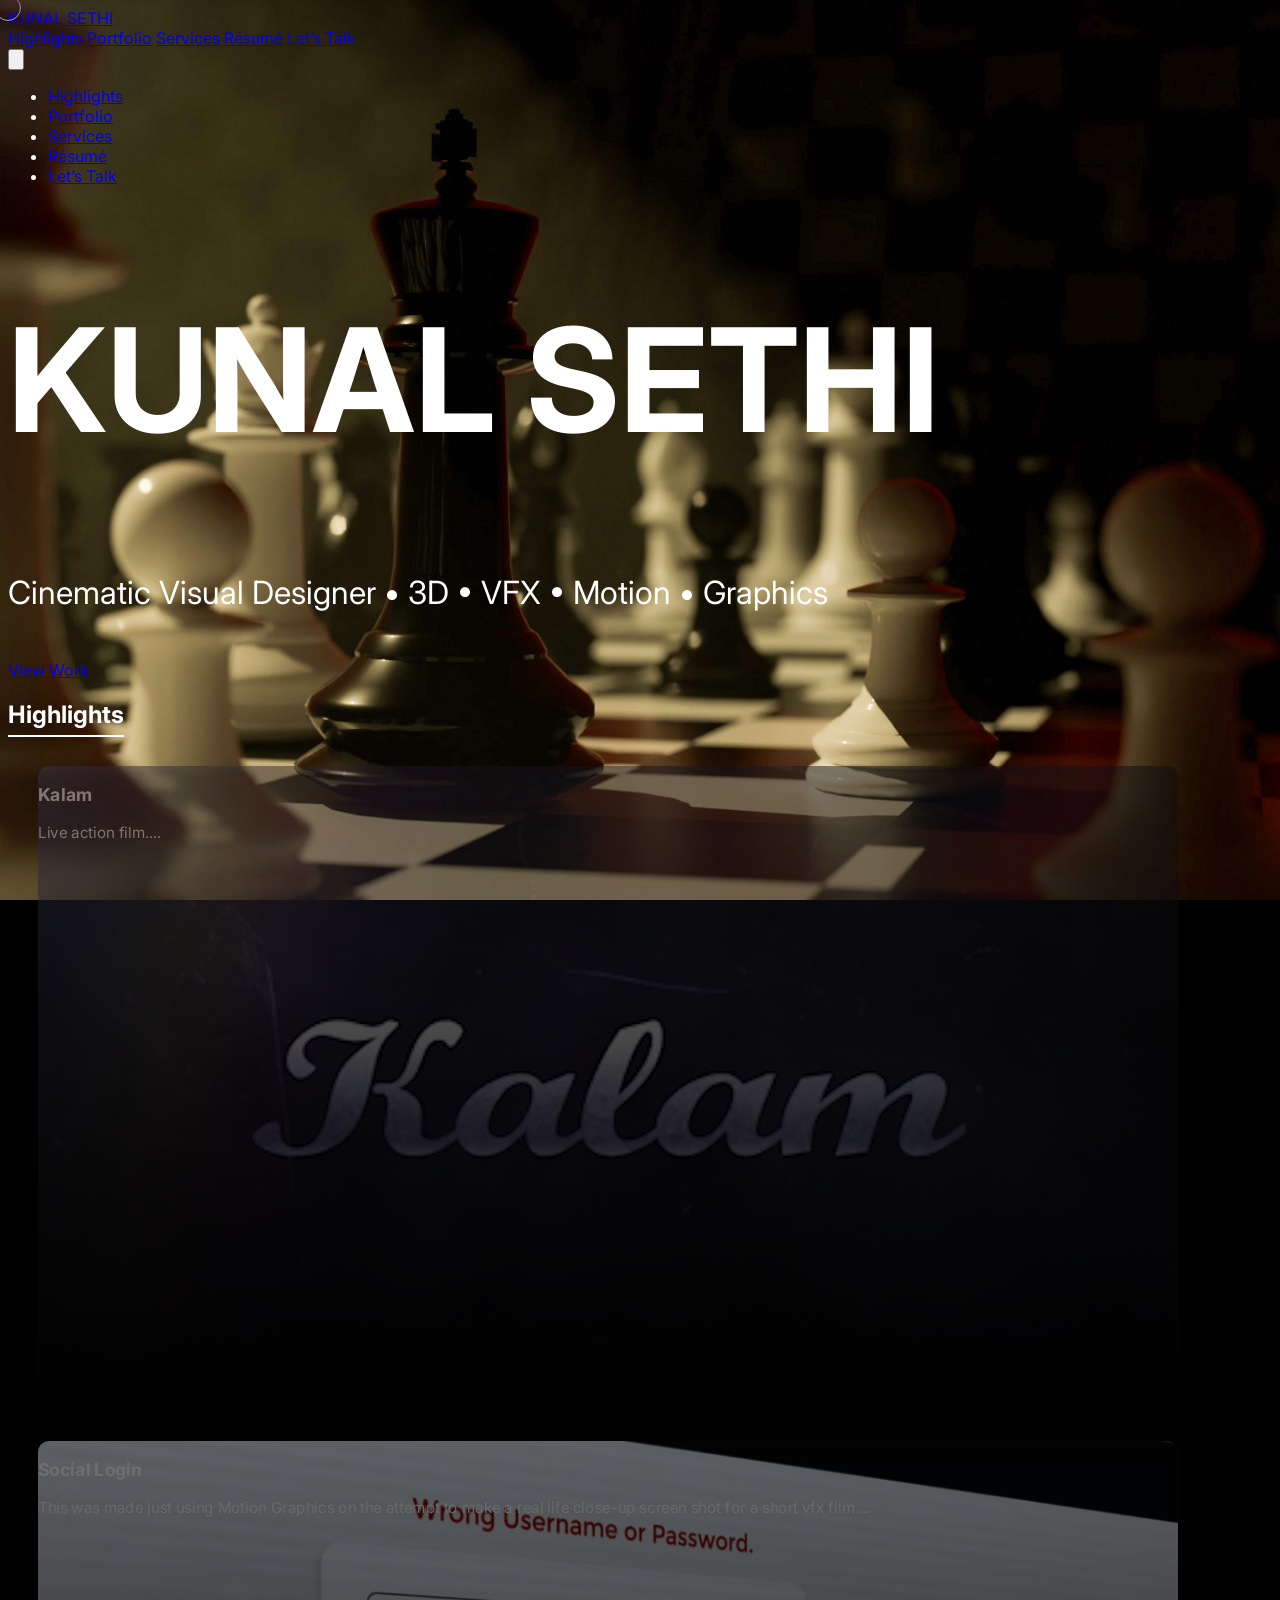
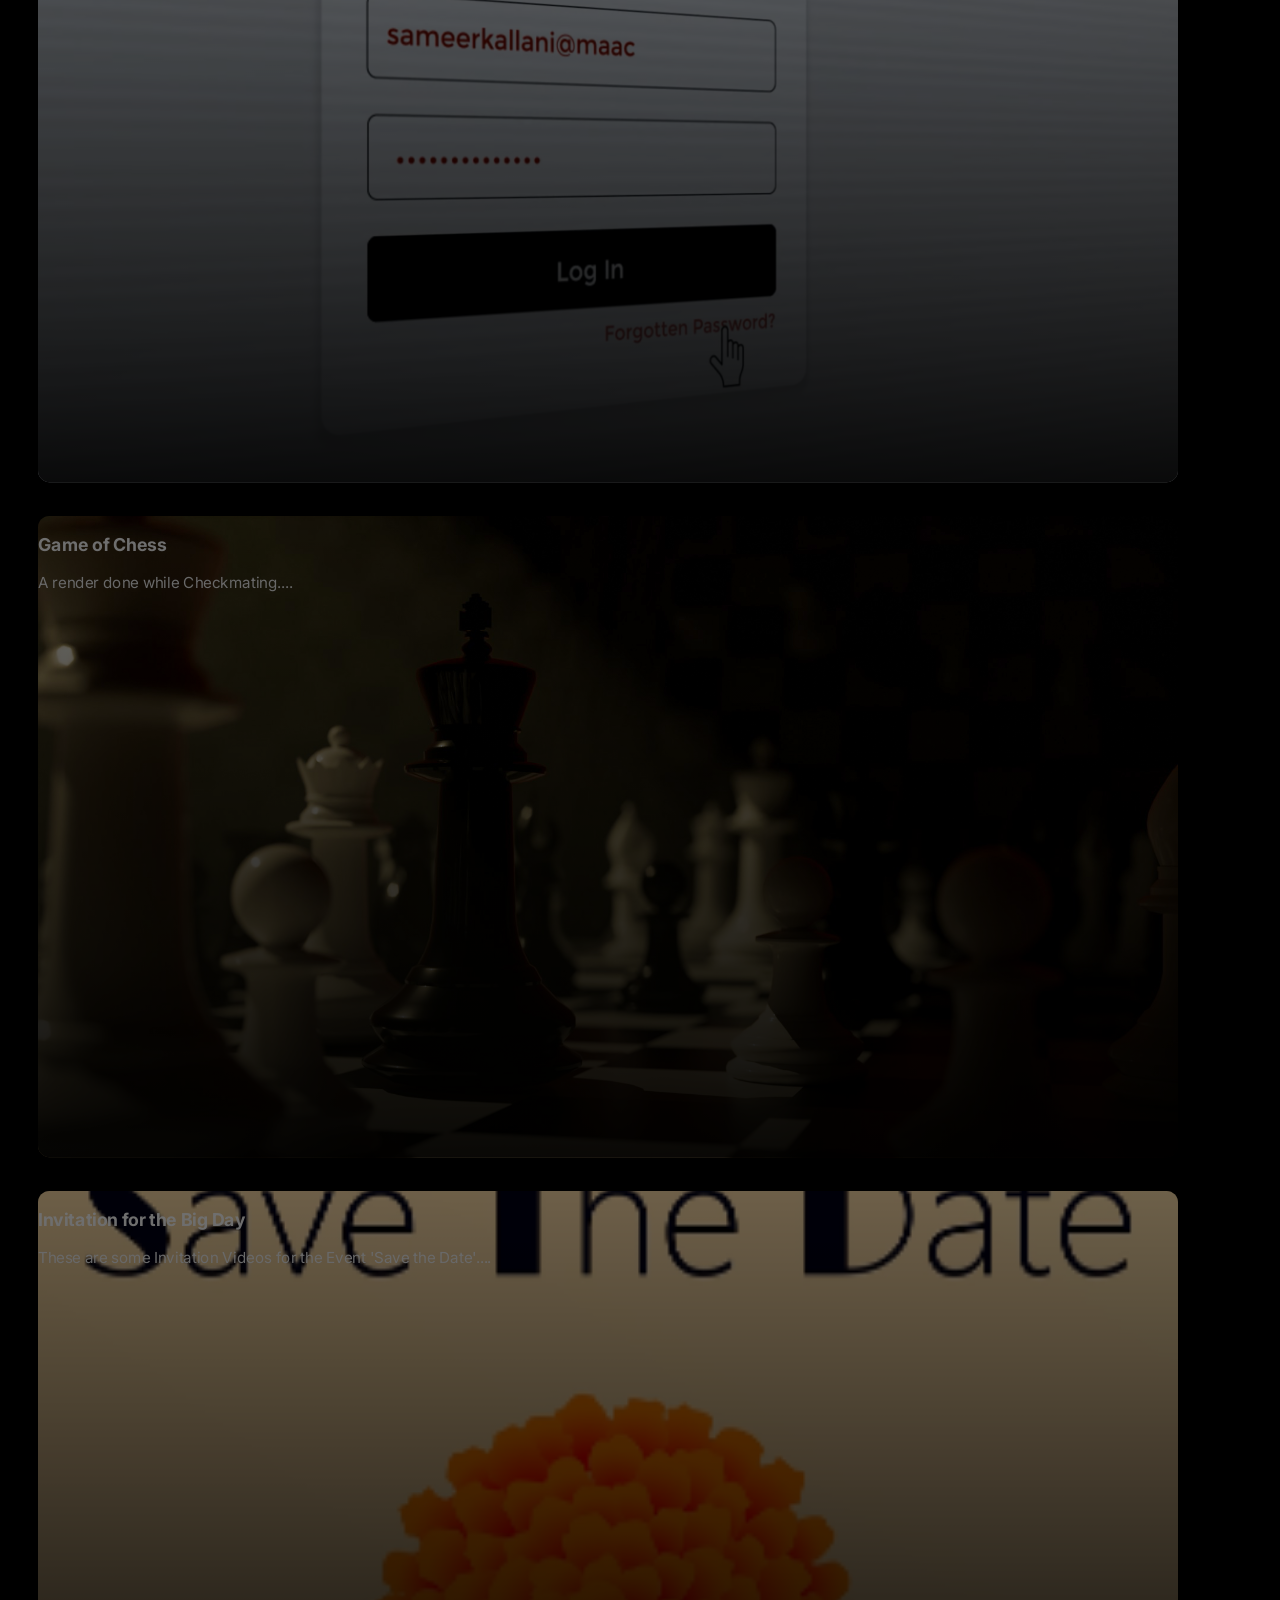
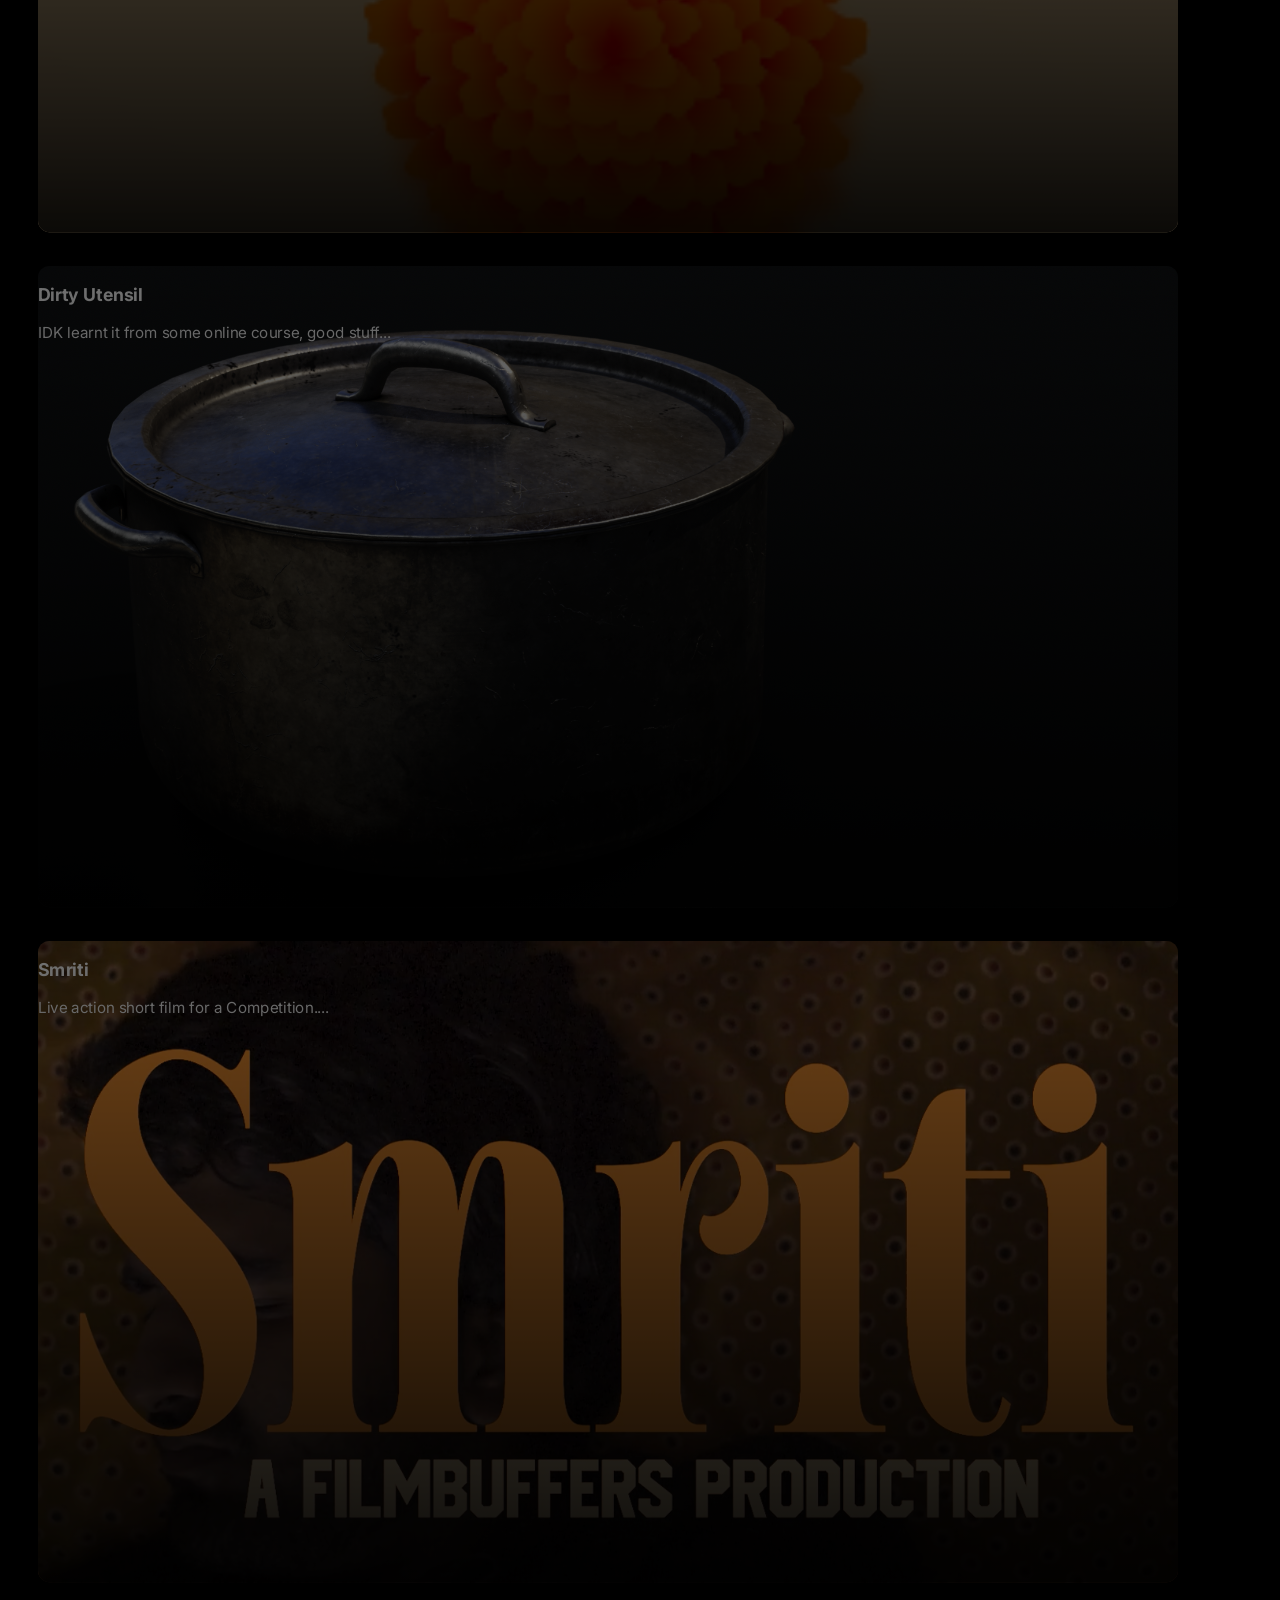
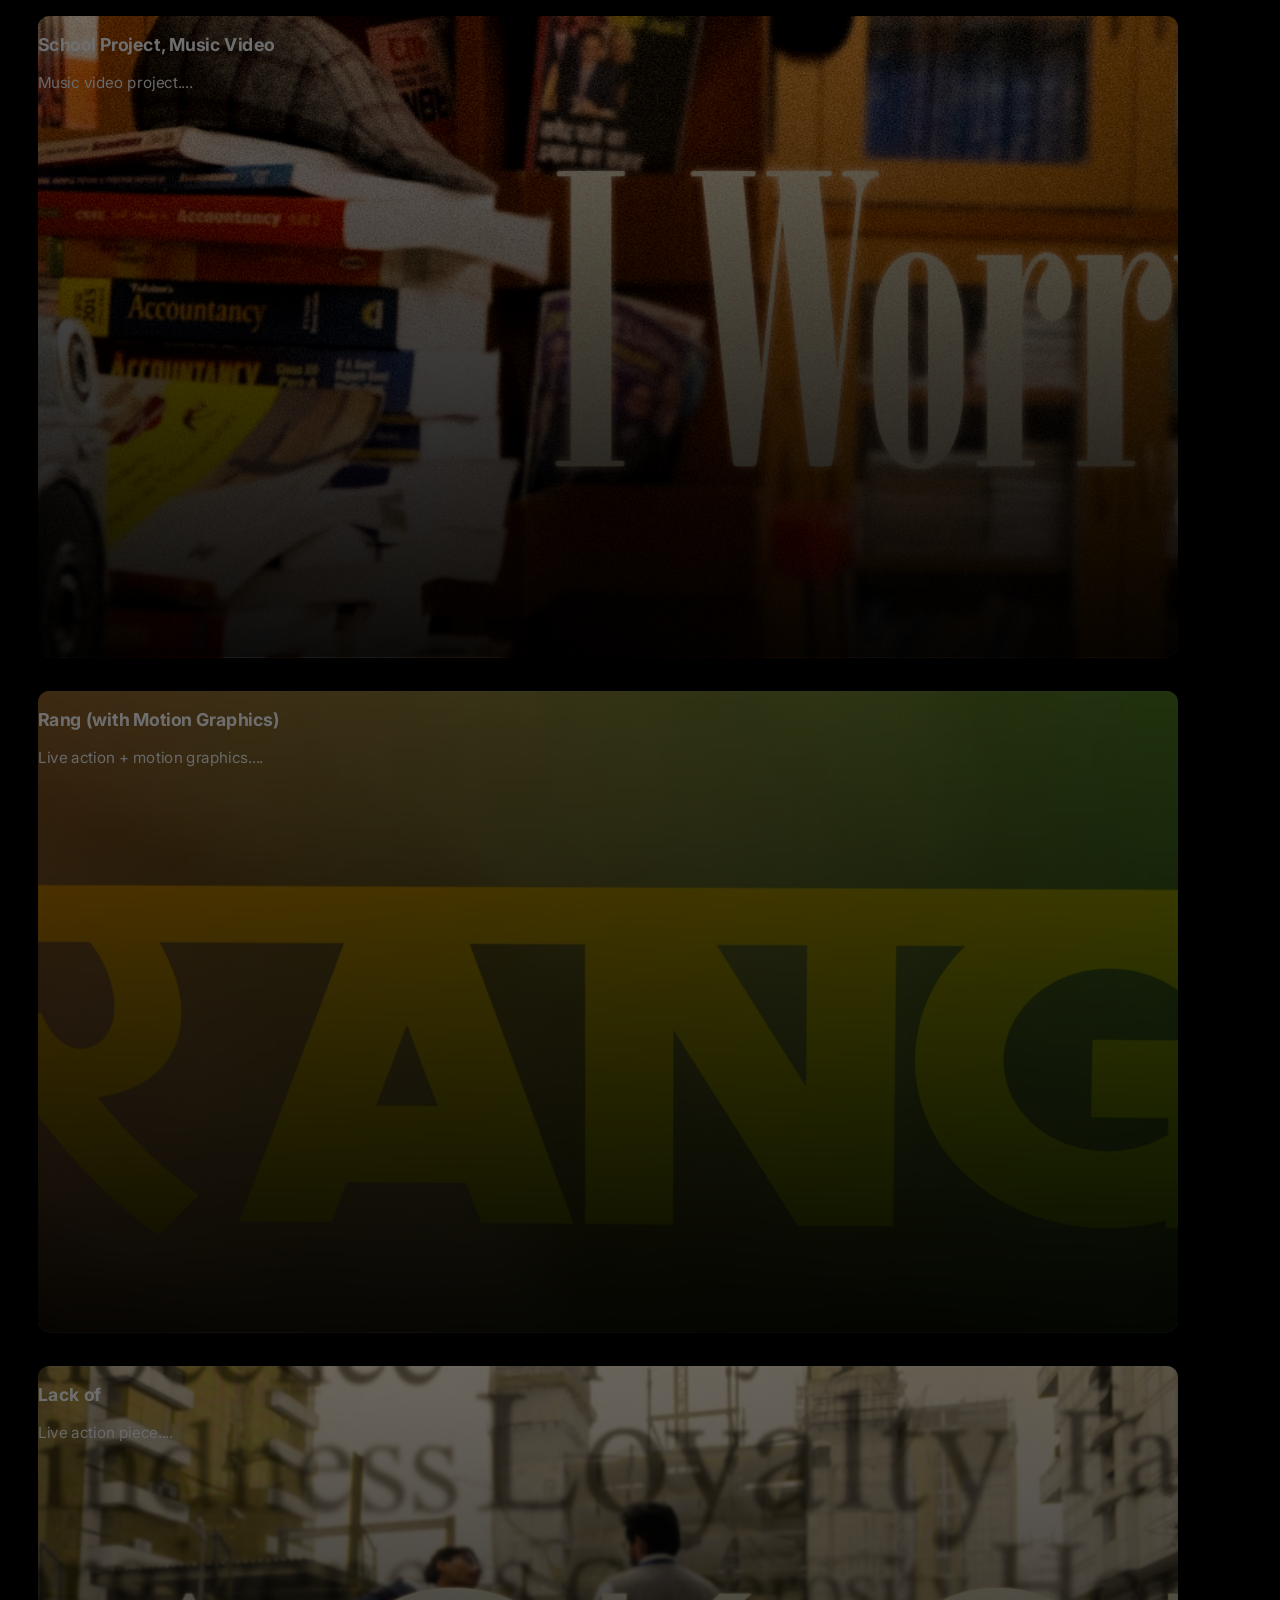
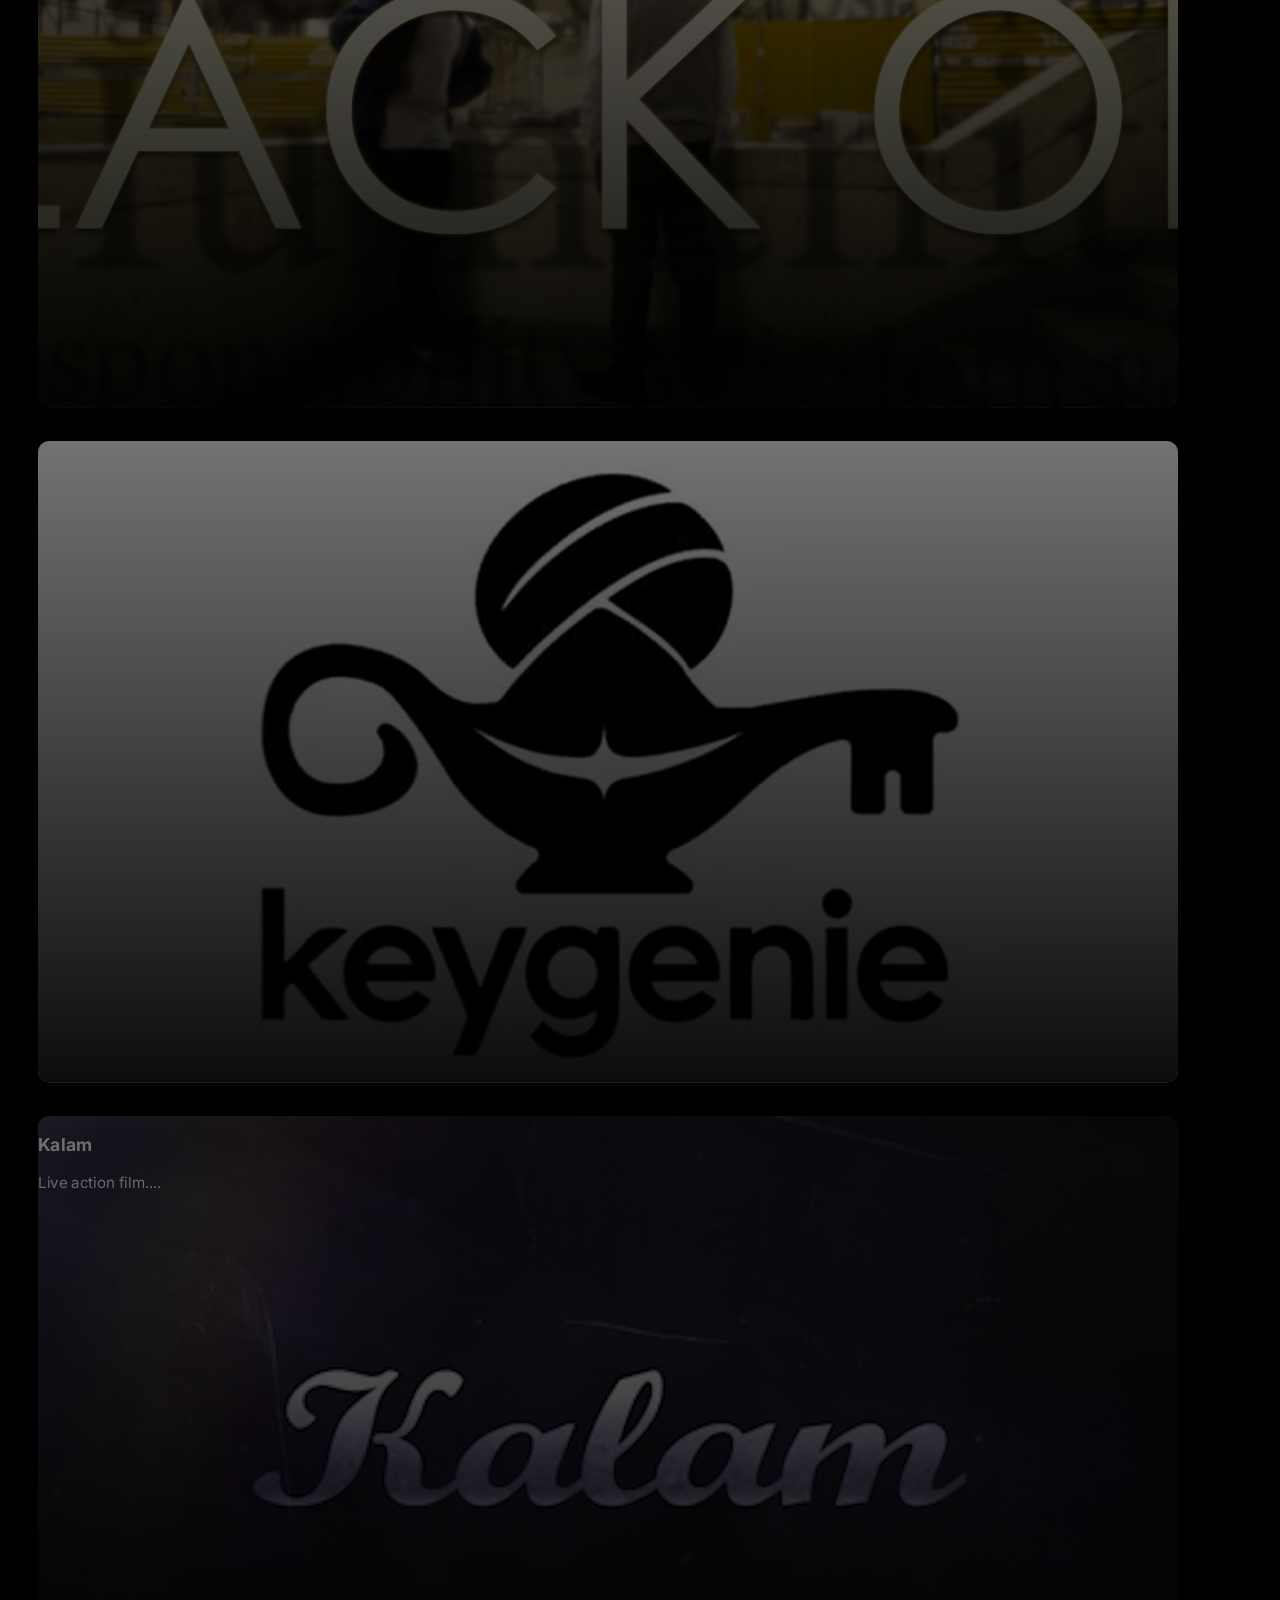
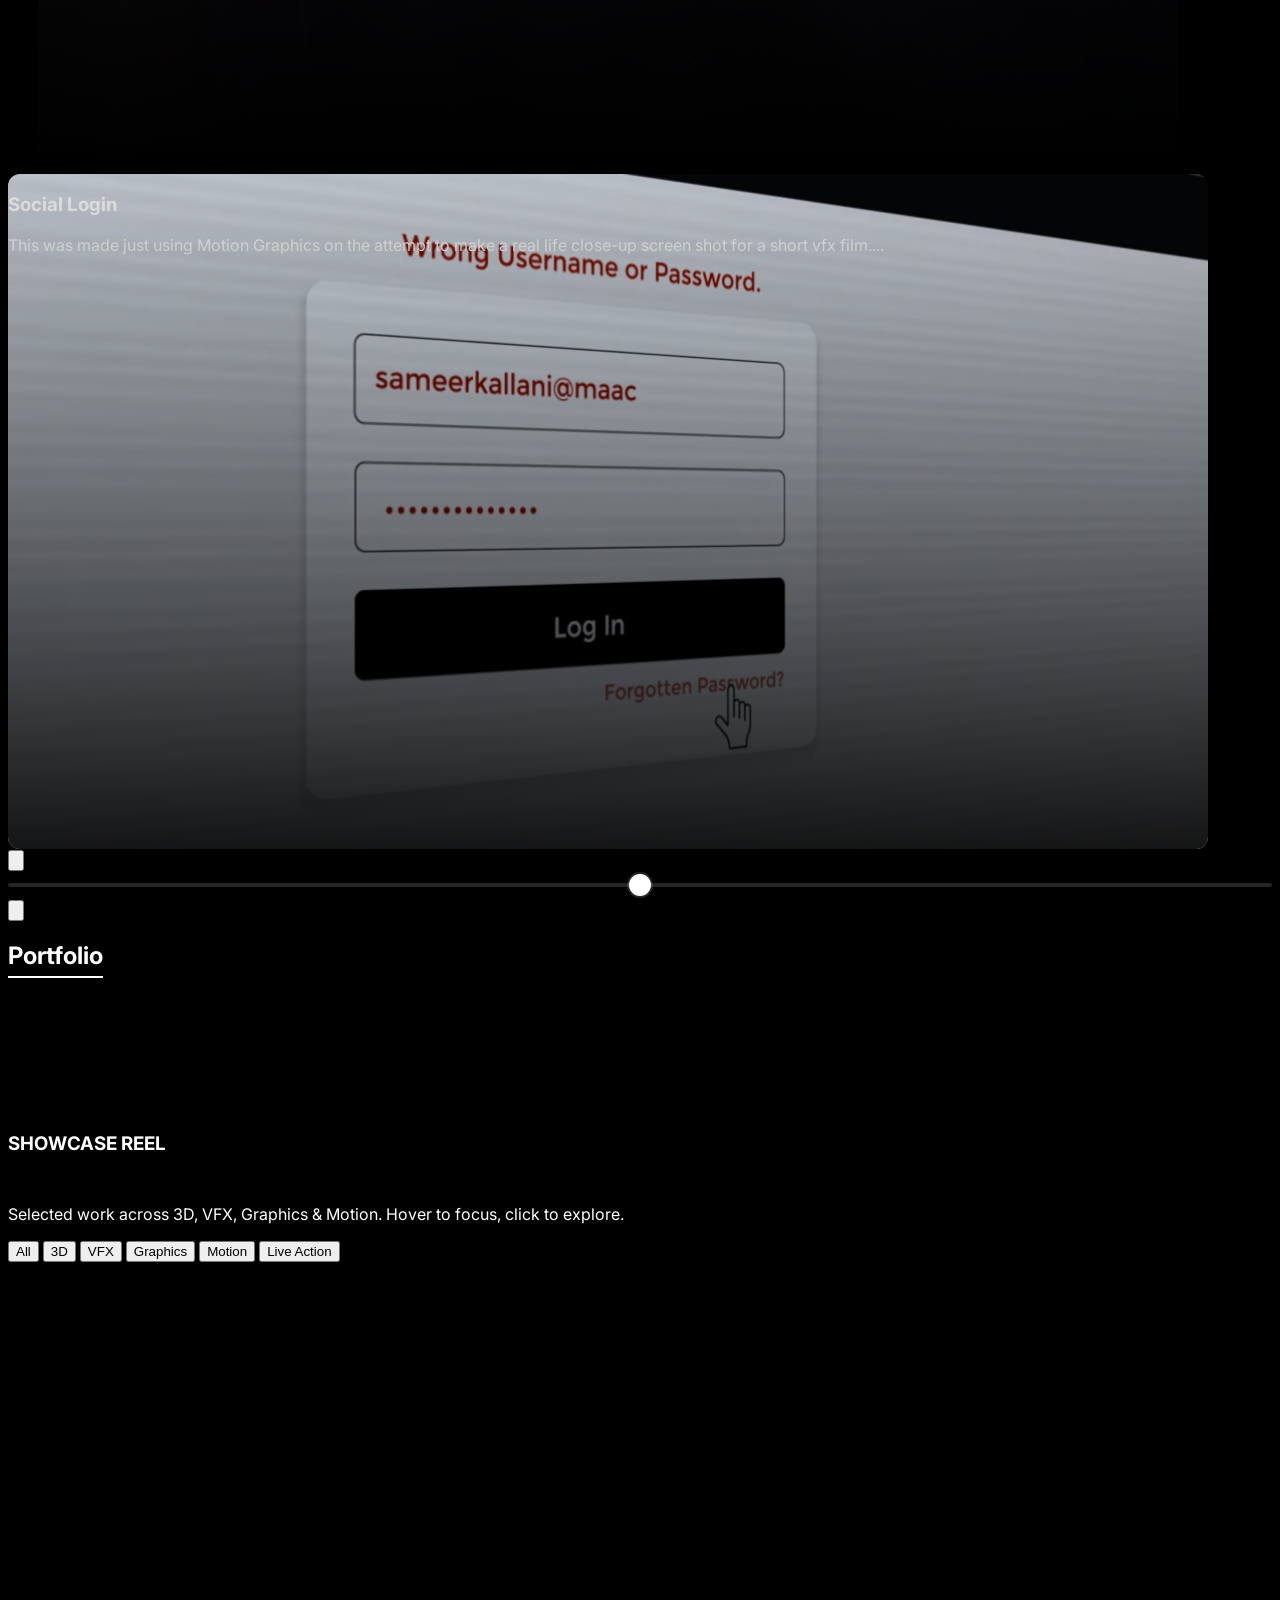
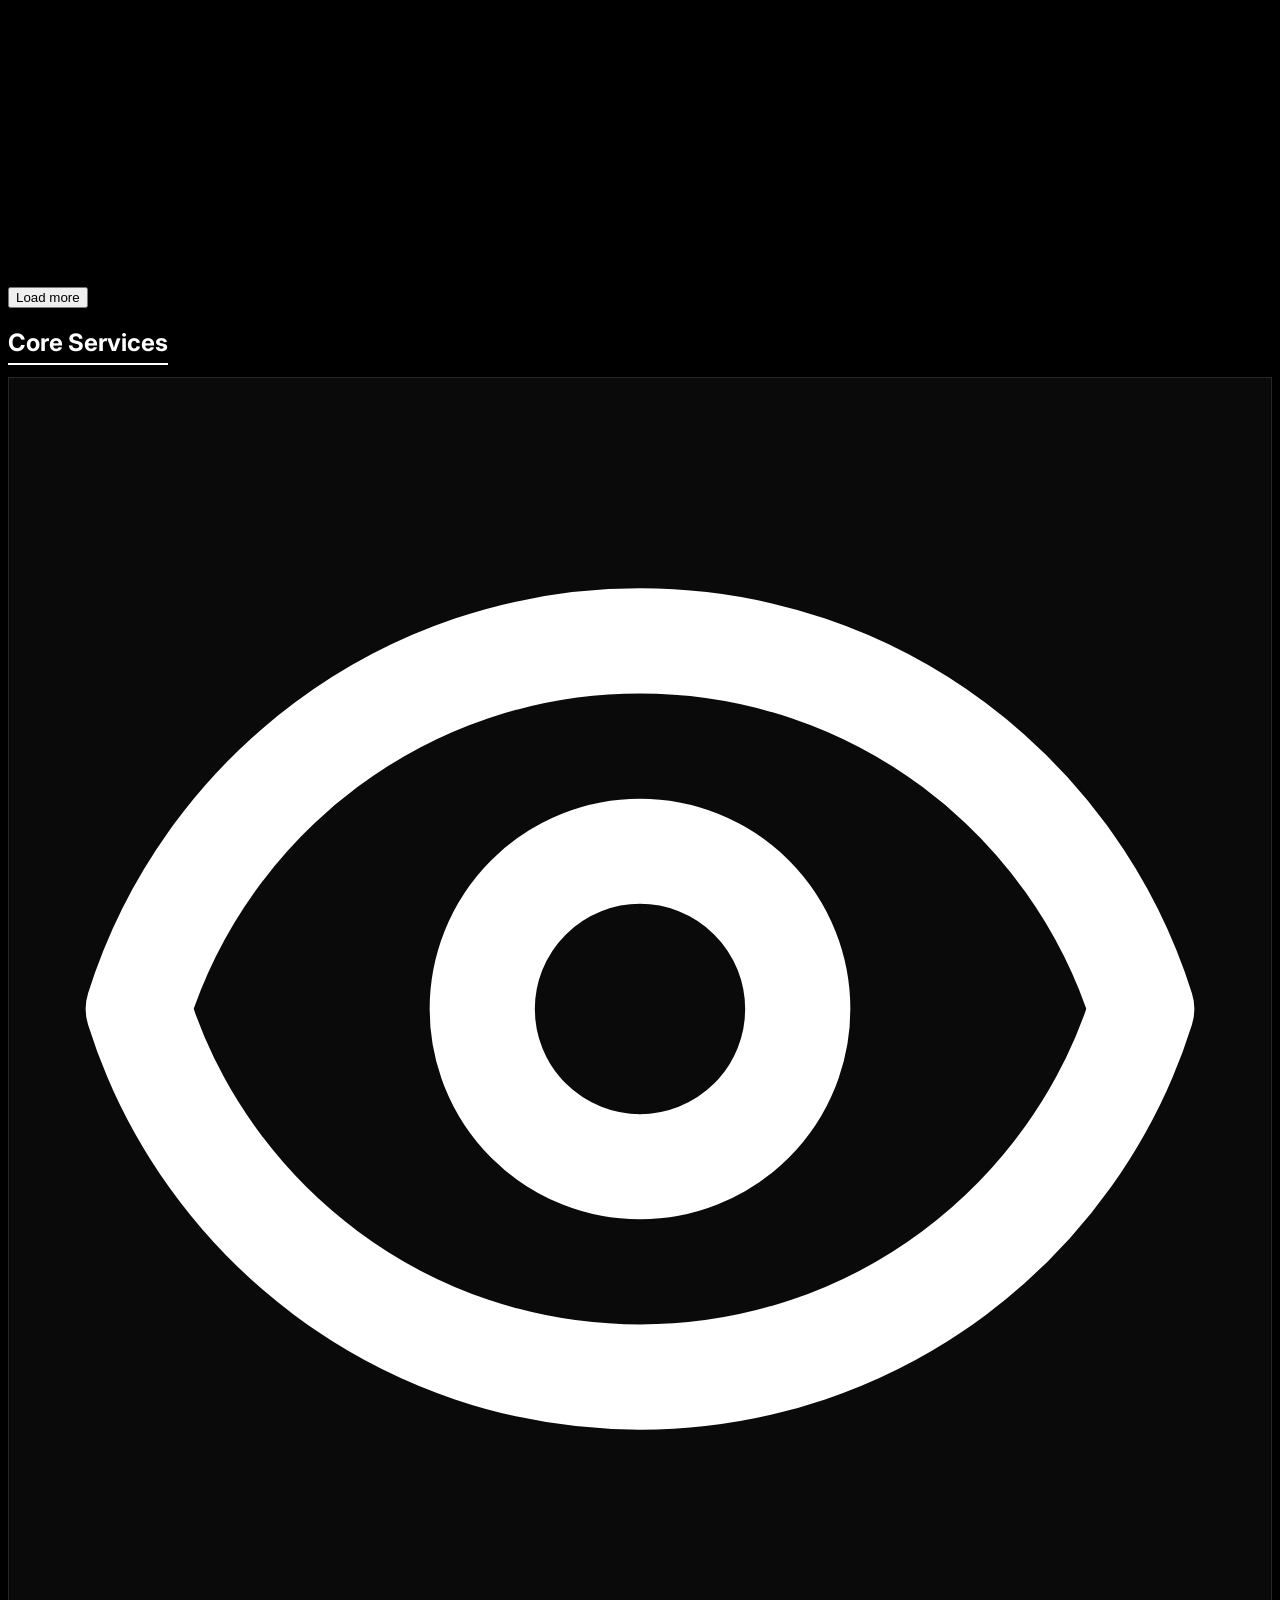
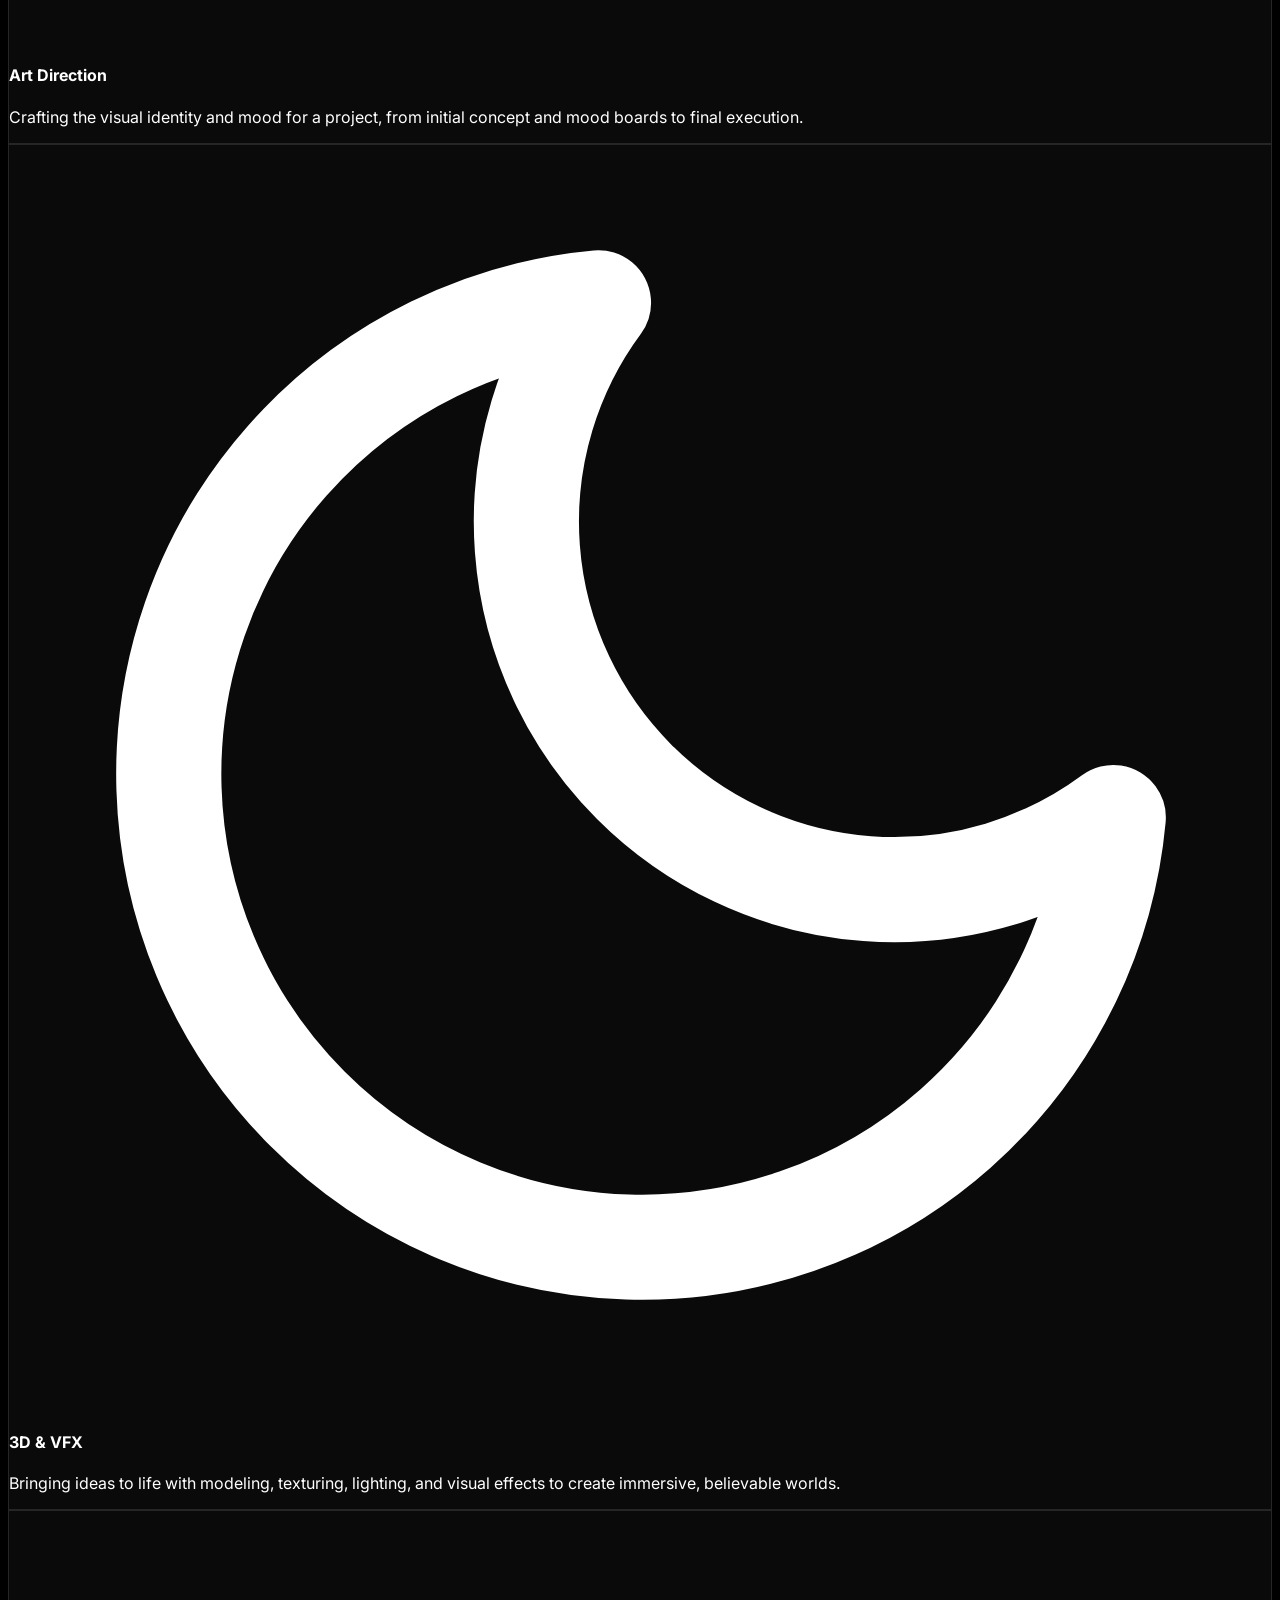
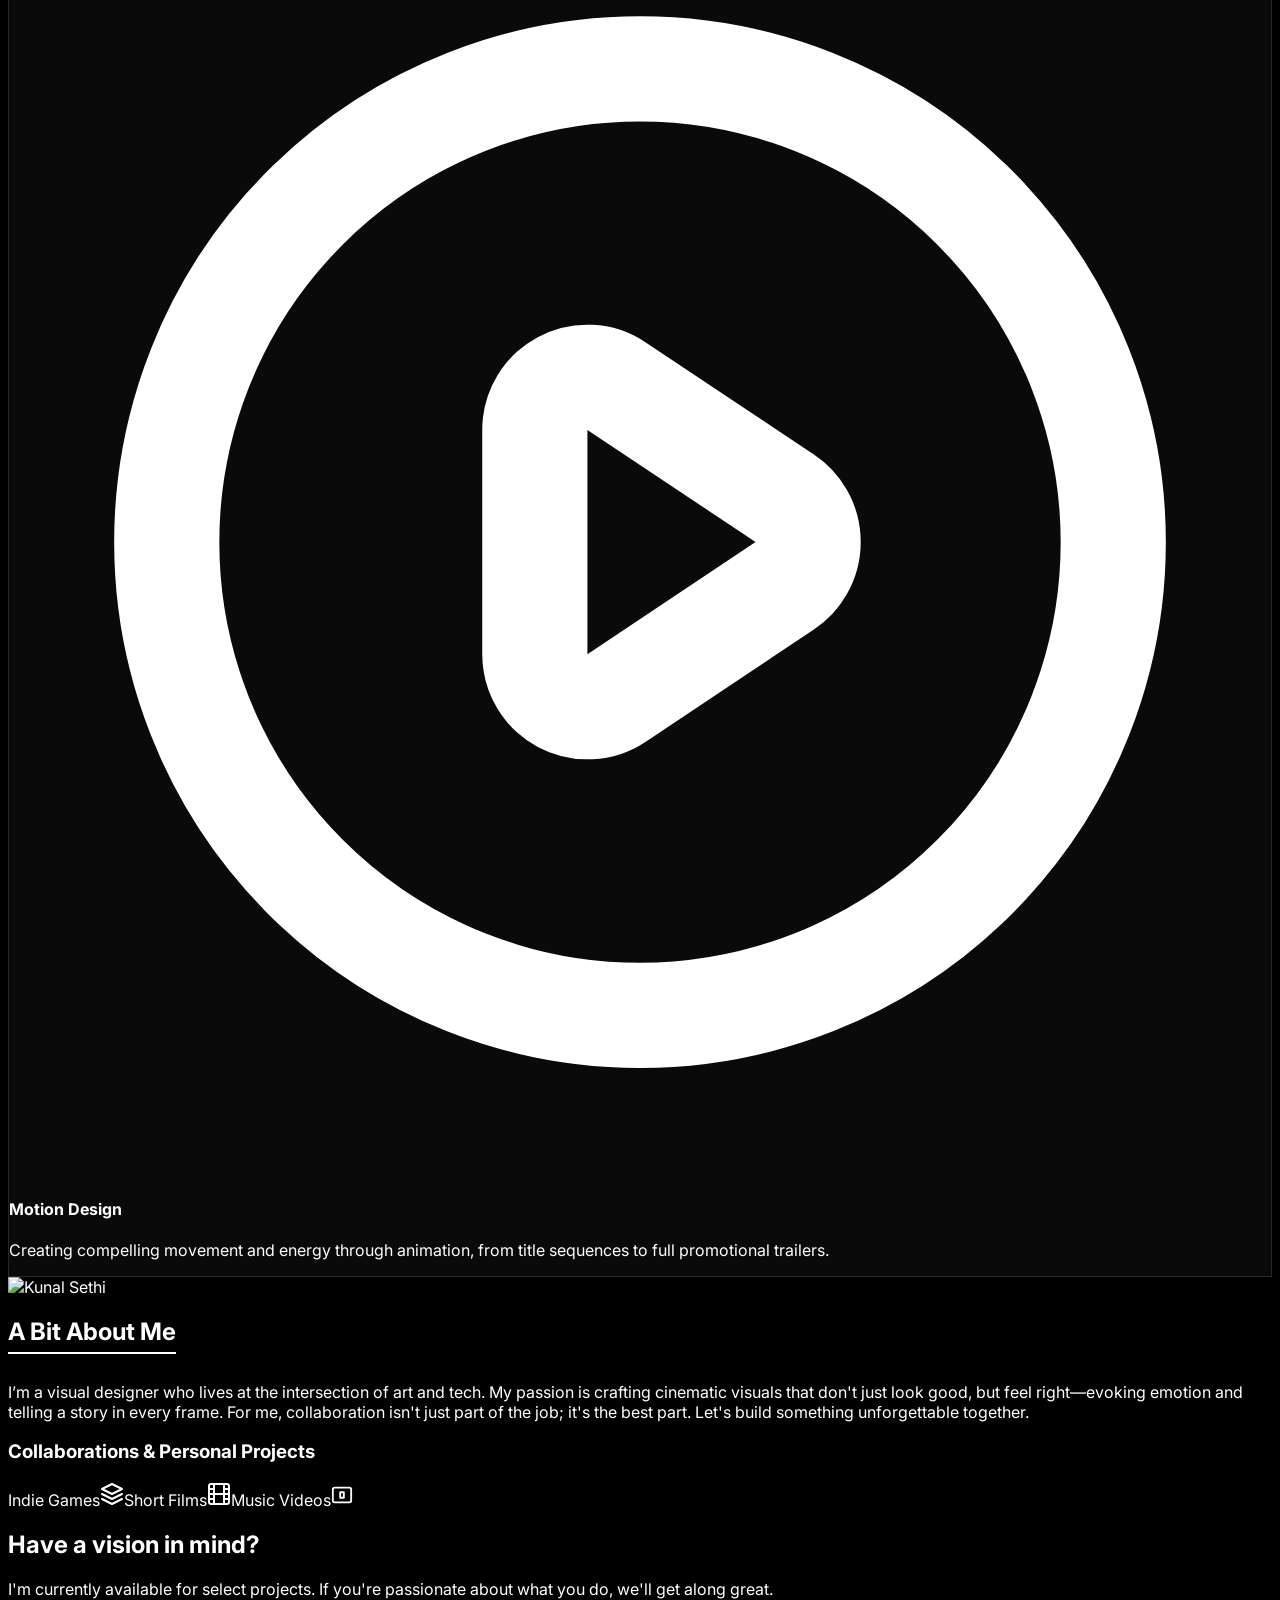
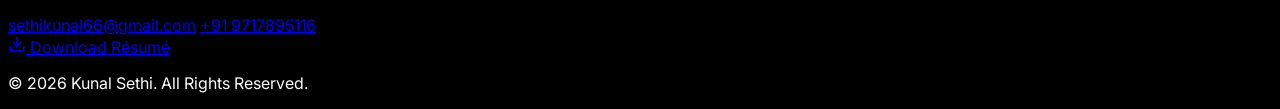
==== index.html @ ccd2fd85 "yes" ====
<!DOCTYPE html>
<html lang="en" class="scroll-smooth">
<head>
    <meta charset="UTF-8">
    <meta name="viewport" content="width=device-width, initial-scale=1.0">
    <title>Kunal Sethi — Cinematic Visual Designer</title>
    <link rel="stylesheet" href="Final.css">
    <link rel="preconnect" href="https://fonts.googleapis.com">
    <link rel="preconnect" href="https://fonts.gstatic.com" crossorigin>
    <link href="https://fonts.googleapis.com/css2?family=Inter:wght@400;500;600;700;800;900&display=swap" rel="stylesheet">
    <meta name="description" content="Cinematic Visual Designer specializing in 3D, VFX, Motion, and Graphics. Portfolio highlights, case studies, and services." />
    <!-- Favicon links removed to avoid 404s; add when assets are ready -->
    <meta property="og:title" content="Kunal Sethi — Cinematic Visual Designer">
    <meta property="og:description" content="3D • VFX • Motion • Graphics. Explore highlights, portfolio, and services.">
    <meta property="og:type" content="website">
    <meta property="og:url" content="https://klaunis.github.io/Klaunis/">
    <meta property="og:image" content="Portfolio/Live Action Thumbnails/Kalam.png">
    <meta name="twitter:card" content="summary_large_image">
    <meta name="twitter:title" content="Kunal Sethi — Cinematic Visual Designer">
    <meta name="twitter:description" content="3D • VFX • Motion • Graphics">
    <meta name="twitter:image" content="Portfolio/Live Action Thumbnails/Kalam.png">
    <script type="application/ld+json">
    {
      "@context": "https://schema.org",
      "@type": "Person",
      "name": "Kunal Sethi",
      "jobTitle": "Cinematic Visual Designer",
      "email": "mailto:sethikunal66@gmail.com",
      "url": "https://klaunis.github.io/Klaunis/",
      "sameAs": []
    }
    </script>
</head>
<body class="bg-black text-neutral-200">
    <div id="custom-cursor" class="custom-cursor"></div>
    <div id="loader-overlay" class="loader-overlay"><div class="spinner"></div></div>
    <main id="main-content">
        <header id="main-nav" class="fixed top-0 left-0 w-full z-50 transition-all duration-300">
            <nav class="w-full max-w-7xl mx-auto px-4 sm:px-6 lg:px-8 py-4 flex items-center justify-between">
                <a href="#top" class="text-white text-lg font-black tracking-widest no-underline">KUNAL SETHI</a>
                <div class="hidden md:flex items-center space-x-8">
                    <a href="#featured" class="text-white no-underline opacity-90 hover:opacity-100 transition-opacity">Highlights</a>
                    <a href="#portfolio" class="text-white no-underline opacity-90 hover:opacity-100 transition-opacity">Portfolio</a>
                    <a href="#services" class="text-white no-underline opacity-90 hover:opacity-100 transition-opacity">Services</a>
                    <a id="resume-nav" href="#" class="text-white no-underline opacity-90 hover:opacity-100 transition-opacity" download>Résumé</a>
                    <a href="#contact" class="text-white no-underline border border-white px-4 py-2 rounded-full hover:bg-white hover:text-black transition-colors">Let’s Talk</a>
                </div>
                <button class="md:hidden p-2 rounded-md hover:bg-white/10 transition-colors" aria-label="Open menu" id="hamburger">
                    <svg class="w-6 h-6 text-white" fill="none" stroke="currentColor" viewBox="0 0 24 24" xmlns="http://www.w3.org/2000/svg"><path stroke-linecap="round" stroke-linejoin="round" stroke-width="2" d="M4 6h16M4 12h16m-7 6h7"></path></svg>
                </button>
            </nav>
            <div id="navMenu" class="hidden md:hidden absolute top-full left-0 w-full bg-black/80 backdrop-blur-lg border-t border-white/10 transform -translate-y-4 opacity-0 transition-all duration-300">
                <ul class="flex flex-col items-center space-y-6 py-8 list-none p-0 m-0">
                    <li><a href="#featured" class="text-white text-lg no-underline">Highlights</a></li>
                    <li><a href="#portfolio" class="text-white text-lg no-underline">Portfolio</a></li>
                    <li><a href="#services" class="text-white text-lg no-underline">Services</a></li>
                    <li><a id="resume-nav-mobile" href="#" class="text-white text-lg no-underline" download>Résumé</a></li>
                    <li><a href="#contact" class="text-white text-lg no-underline">Let’s Talk</a></li>
                </ul>
            </div>
        </header>
        <section id="top" class="relative min-h-screen grid place-items-center text-center overflow-hidden">
            <div class="hero-media">
                <video autoplay muted loop playsinline preload="none" class="hero-media-element"></video>
            </div>
            <div class="absolute inset-0 bg-gradient-to-t from-black/80 via-black/50 to-transparent z-10"></div>
            <div class="relative z-20 w-full px-4 sm:px-6 lg:px-8">
                <h1 id="hero-title" class="text-white font-extrabold text-6xl sm:text-8xl md:text-[9rem] m-0">KUNAL SETHI</h1>
                <p class="hero-subtitle text-white/80 text-lg sm:text-xl md:text-2xl mt-2 mb-8 font-medium">Cinematic Visual Designer • 3D • VFX • Motion • Graphics</p>
                <a class="hero-cta bg-transparent text-white border-2 border-white font-bold py-3 px-8 rounded-full hover:bg-white hover:text-black transition-colors" href="#featured">View Work</a>
            </div>
            <div class="absolute bottom-6 left-1/2 transform -translate-x-1/2 w-8 h-12 border-2 border-white rounded-full opacity-60">
                <div class="w-1 h-3 bg-white mx-auto mt-2 animate-bounce"></div>
            </div>
        </section>
        <section id="featured" class="py-12 sm:py-20 w-full fade-in-section">
            <div class="w-full max-w-7xl mx-auto px-4 sm:px-6 lg:px-8 mb-8">
                <h2 class="section-title text-3xl sm:text-4xl font-extrabold pb-2">Highlights</h2>
            </div>
            <div id="highlights-container" class="relative">
                <div id="highlights-track" class="flex overflow-x-auto scroll-snap-type-x-mandatory gap-8 px-[5vw] no-scrollbar"></div>
                <div class="w-full max-w-4xl mx-auto mt-6 px-4 sm:px-6 lg:px-8 flex items-center justify-center gap-4">
                    <button id="highlight-prev" class="p-2 rounded-full hover:bg-white/10 transition-colors" aria-label="Previous highlight">
                        <svg class="w-6 h-6" fill="none" stroke="currentColor" viewBox="0 0 24 24"><path stroke-linecap="round" stroke-linejoin="round" stroke-width="2" d="M15 19l-7-7 7-7"></path></svg>
                    </button>
                    <div id="highlight-joystick" class="highlight-joystick w-full" aria-label="Highlights joystick" role="slider" aria-valuemin="-100" aria-valuemax="100" aria-valuenow="0" tabindex="0">
                        <div class="hj-track"></div>
                        <div class="hj-handle"></div>
                    </div>
                    <button id="highlight-next" class="p-2 rounded-full hover:bg-white/10 transition-colors" aria-label="Next highlight">
                        <svg class="w-6 h-6" fill="none" stroke="currentColor" viewBox="0 0 24 24"><path stroke-linecap="round" stroke-linejoin="round" stroke-width="2" d="M9 5l7 7-7 7"></path></svg>
                    </button>
                </div>
            </div>
        </section>
        <section id="portfolio" class="py-12 sm:py-20 fade-in-section">
            <div class="w-full max-w-7xl mx-auto px-4 sm:px-6 lg:px-8">
                <h2 class="section-title text-3xl sm:text-4xl font-extrabold pb-2 mb-8">Portfolio</h2>
                <div class="mb-24 aspect-video relative">
                    <div id="showcase-reel-parallax-inner" class="absolute inset-0 rounded-lg overflow-hidden group"></div>
                </div>
                <p class="text-neutral-400 mb-8 max-w-2xl">Selected work across 3D, VFX, Graphics & Motion. Hover to focus, click to explore.</p>
                <div class="flex flex-wrap gap-4 mb-8">
                    <button class="px-4 py-2 rounded-full font-bold bg-white text-black" data-tab="all">All</button>
                    <button class="px-4 py-2 rounded-full font-bold bg-transparent border-2 border-neutral-700 text-neutral-300 hover:bg-neutral-800 hover:border-neutral-800" data-tab="3d">3D</button>
                    <button class="px-4 py-2 rounded-full font-bold bg-transparent border-2 border-neutral-700 text-neutral-300 hover:bg-neutral-800 hover:border-neutral-800" data-tab="vfx">VFX</button>
                    <button class="px-4 py-2 rounded-full font-bold bg-transparent border-2 border-neutral-700 text-neutral-300 hover:bg-neutral-800 hover:border-neutral-800" data-tab="graphics">Graphics</button>
                    <button class="px-4 py-2 rounded-full font-bold bg-transparent border-2 border-neutral-700 text-neutral-300 hover:bg-neutral-800 hover:border-neutral-800" data-tab="motion">Motion</button>
                    <button class="px-4 py-2 rounded-full font-bold bg-transparent border-2 border-neutral-700 text-neutral-300 hover:bg-neutral-800 hover:border-neutral-800" data-tab="live">Live Action</button>
                </div>
                <div id="portfolio-grid" class="portfolio-item-grid"></div>
                <div class="flex justify-center items-center gap-3 mt-6">
                    <button id="portfolioLoadMore" class="px-4 py-2 rounded-full font-bold bg-transparent border-2 border-neutral-700 text-neutral-300 hover:bg-neutral-800 hover:border-neutral-800">Load more</button>
                    <button id="portfolioShowLess" class="px-4 py-2 rounded-full font-bold bg-transparent border-2 border-neutral-700 text-neutral-300 hover:bg-neutral-800 hover:border-neutral-800" style="display:none">Show less</button>
                </div>
            </div>
        </section>
        <section id="services" class="py-12 sm:py-20 bg-neutral-950 fade-in-section">
            <div class="w-full max-w-5xl mx-auto px-4 sm:px-6 lg:px-8">
                <h2 class="section-title text-3xl sm:text-4xl font-extrabold text-center mb-12 pb-2">Core Services</h2>
                <div id="services-grid" class="grid grid-cols-1 md:grid-cols-3 gap-8"></div>
            </div>
        </section>
        <section id="about" class="py-12 sm:py-20 fade-in-section">
            <div class="w-full max-w-4xl mx-auto px-4 sm:px-6 lg:px-8 flex flex-col md:flex-row items-center gap-12">
                <img id="about-image" src="" alt="Kunal Sethi" class="w-48 h-48 rounded-full object-cover flex-shrink-0 border-4 border-neutral-800">
                <div>
                    <h2 id="about-title" class="section-title text-3xl font-bold pb-2"></h2>
                    <p id="about-text" class="text-neutral-400 mt-8 leading-relaxed"></p>
                </div>
            </div>
        </section>
        <section id="collaborations" class="py-12 sm:py-20 border-t border-neutral-800 fade-in-section">
            <div class="w-full max-w-5xl mx-auto px-4 sm:px-6 lg:px-8">
                <h3 class="text-center text-neutral-500 text-sm font-semibold tracking-widest uppercase mb-8">Collaborations & Personal Projects</h3>
                <div id="collaborations-grid" class="flex justify-center items-center gap-12 sm:gap-16 flex-wrap grayscale opacity-60"></div>
            </div>
        </section>
        <footer id="contact" class="border-t border-neutral-800 py-16 fade-in-section">
            <div class="w-full max-w-7xl mx-auto px-4 sm:px-6 lg:px-8 text-center">
                <h2 id="contact-title" class="text-4xl sm:text-5xl font-bold"></h2>
                <p id="contact-subtitle" class="text-neutral-400 mt-4 text-lg"></p>
                <div class="flex flex-col sm:flex-row justify-center items-center gap-4 mt-8">
                    <a id="contact-email" class="bg-white text-black font-bold py-3 px-8 rounded-full hover:scale-105 transition-transform"></a>
                    <a id="contact-phone" class="border-2 border-neutral-700 text-neutral-300 font-bold py-3 px-8 rounded-full hover:bg-neutral-800 hover:border-neutral-800 transition-colors"></a>
                </div>
                <div class="mt-6">
                    <a id="resume-link" class="inline-flex items-center gap-2 border-2 border-neutral-700 text-neutral-300 font-bold py-3 px-8 rounded-full hover:bg-neutral-800 hover:border-neutral-800 transition-colors" download>
                        <svg xmlns="http://www.w3.org/2000/svg" width="18" height="18" viewBox="0 0 24 24" fill="none" stroke="currentColor" stroke-width="2" stroke-linecap="round" stroke-linejoin="round"><path d="M21 15v4a2 2 0 0 1-2 2H5a2 2 0 0 1-2-2v-4"/><polyline points="7 10 12 15 17 10"/><line x1="12" y1="15" x2="12" y2="3"/></svg>
                        <span>Download Résumé</span>
                    </a>
                </div>
                <p class="text-center text-neutral-500 text-sm mt-16">© <span id="year"></span> Kunal Sethi. All Rights Reserved.</p>
            </div>
        </footer>
    </main>
    <div class="cinematic-viewer-overlay" id="cinematicViewerOverlay">
        <div class="cinematic-viewer-content" onclick="event.stopPropagation()">
            <div class="viewer-media-container">
                <div id="viewerMediaWrapper"></div>
                <button id="prevBtn" class="gallery-nav-btn viewer-prev-btn" aria-label="Previous item">&#8249;</button>
                <button id="nextBtn" class="gallery-nav-btn viewer-next-btn" aria-label="Next item">&#8250;</button>
                <div class="viewer-progress-bar"><div id="viewerProgressIndicator" class="viewer-progress-indicator"></div></div>
            </div>
            <div class="viewer-info">
                <h3 id="viewerCaption" role="status" aria-live="polite"></h3>
                <p id="viewerDescription"></p>
                <div id="viewerTools" class="viewer-tools" aria-label="Tools used" role="list"></div>
            </div>
        </div>
        <button id="closeViewerBtn" class="absolute top-6 right-8 text-white text-4xl font-light cursor-pointer z-50" aria-label="Close viewer">&times;</button>
    </div>
    <a href="#top" id="scrollToTop" class="scroll-to-top" aria-label="Scroll to top">
        <svg xmlns="http://www.w3.org/2000/svg" width="24" height="24" viewBox="0 0 24 24" fill="none" stroke="currentColor" stroke-width="2" stroke-linecap="round" stroke-linejoin="round"><path d="M12 19V5M5 12l7-7 7 7"/></svg>
    </a>
    <style>
      /* Overrides and accessibility improvements */
      .comparison-slider .slider-handle::after { content: '\2194' !important; }
      .viewer-tools { display: flex; flex-wrap: wrap; gap: 0.5rem 0.75rem; margin-top: 0.75rem; }
      .viewer-tools [role="listitem"] { display: inline-flex; align-items: center; gap: 0.4rem; padding: 0.25rem 0.5rem; border: 1px solid rgba(255,255,255,0.12); border-radius: 9999px; background: rgba(255,255,255,0.06); }
      .viewer-tools img, .viewer-tools svg { width: 18px; height: 18px; object-fit: contain; display: inline-block; filter: invert(1); }
      .viewer-tools .tool-name { font-size: 0.8rem; color: #e5e5e5; }
      :focus-visible { outline: 2px solid #8ab4ff; outline-offset: 2px; }
      @media (prefers-reduced-motion: reduce) { * { animation: none !important; transition: none !important; } .hero-media-element { animation: none !important; } body::before { background: none !important; } }
      /* Highlights joystick styling */
      .highlight-joystick { position: relative; height: 28px; }
      .highlight-joystick .hj-track { position: absolute; top: 50%; left: 0; right: 0; height: 4px; background: #262626; border-radius: 9999px; transform: translateY(-50%); }
      .highlight-joystick .hj-handle { position: absolute; top: 50%; left: 50%; width: 22px; height: 22px; border-radius: 50%; background: #fff; transform: translate(-50%, -50%); transition: transform 200ms ease; box-shadow: 0 0 0 2px rgba(255,255,255,0.15); cursor: grab; }
      .highlight-joystick.dragging .hj-handle { transition: none; cursor: grabbing; }
      @keyframes hj-bounce { 0% { transform: translate(-50%, -50%) scale(1); } 50% { transform: translate(-50%, -50%) scale(0.92); } 100% { transform: translate(-50%, -50%) scale(1); } }
      .hj-handle.hj-bounce { animation: hj-bounce 200ms ease; }

      /* Smooth comparison slider handle/divider */
      .comparison-slider .slider-handle { transition: left 220ms cubic-bezier(.22,.61,.36,1), transform 150ms ease; }
      .comparison-slider .slider-handle:active { transform: scale(0.95); }
      .comparison-slider .slider-divider { transition: left 180ms ease; }
      .comparison-slider .after-image-container { transition: clip-path 180ms ease; }

      /* Responsive typography */
      #hero-title { font-size: clamp(2.5rem, 14vw, 9rem); line-height: 1.03; }
      #top .font-medium { font-size: clamp(1rem, 3.5vw, 2rem); }

      /* Responsive portfolio grid */
      @media (max-width: 1024px) {
        .portfolio-item-grid { grid-template-columns: repeat(3, minmax(0, 1fr)); gap: 0.75rem; }
      }
      @media (max-width: 768px) {
        .portfolio-item-grid { grid-template-columns: repeat(2, minmax(0, 1fr)); gap: 0.75rem; }
        .portfolio-item { aspect-ratio: 4/3; }
      }
      @media (max-width: 420px) {
        .portfolio-item-grid { grid-template-columns: 1fr; gap: 0.75rem; }
        .portfolio-item { aspect-ratio: 4/3; }
      }
    </style>
    <script src="https://cdn.tailwindcss.com"></script>
    <script src="Final.js"></script>
    <script>
    document.addEventListener('DOMContentLoaded', () => {
        // This script block contains fixes for UI interactions that must run after the main script has populated the page.
    
        // Wires the correct résumé URL to all résumé links on the page.
        function setupResumeLinks() {
            try {
                const resumeUrl = window.portfolioConfig?.resume?.file;
                if (!resumeUrl) return;
    
                const resumeNav = document.getElementById('resume-nav');
                const resumeNavMobile = document.getElementById('resume-nav-mobile');
                const resumeFooter = document.getElementById('resume-link');
    
                if (resumeNav) resumeNav.href = resumeUrl;
                if (resumeNavMobile) resumeNavMobile.href = resumeUrl;
                if (resumeFooter) resumeFooter.href = resumeUrl;
            } catch (error) {
                console.error("Could not set up résumé links:", error);
            }
        }
    
        // Rebuilds the highlights carousel for infinite looping and robust navigation.
        function setupAdvancedCarousel() {
            const track = document.getElementById('highlights-track');
            if (!track) return;
    
            // Clone the track to remove any old event listeners and start fresh.
            const freshTrack = track.cloneNode(true);
            track.parentNode.replaceChild(freshTrack, track);
    
            const slidesBase = Array.from(freshTrack.querySelectorAll('.highlight-slide'));
            if (slidesBase.length <= 1) return; // No need for carousel logic with 0 or 1 slide.
    
            // Create clones for the infinite loop effect.
            const firstClone = slidesBase[0].cloneNode(true);
            firstClone.dataset.clone = 'first';
            const lastClone = slidesBase[slidesBase.length - 1].cloneNode(true);
            lastClone.dataset.clone = 'last';
    
            freshTrack.insertBefore(lastClone, slidesBase[0]);
            freshTrack.appendChild(firstClone);
    
            const allSlides = Array.from(freshTrack.querySelectorAll('.highlight-slide'));
    
            // Start the scroll position at the beginning of the "real" slides.
            requestAnimationFrame(() => {
                const firstRealSlide = freshTrack.querySelector('.highlight-slide:not([data-clone])');
                if (firstRealSlide) {
                    const initialLeft = firstRealSlide.offsetLeft - (freshTrack.clientWidth - firstRealSlide.clientWidth) / 2;
                    freshTrack.scrollLeft = initialLeft;
                }
            });
    
            const observer = new IntersectionObserver((entries) => {
                entries.forEach(e => {
                    if (e.isIntersecting) {
                        allSlides.forEach(s => s.classList.remove('is-active'));
                        e.target.classList.add('is-active');
                    }
                });
            }, { root: freshTrack, threshold: 0.6 });
            allSlides.forEach(s => observer.observe(s));
    
            // Function to seamlessly jump from a clone to its real counterpart.
            function normalizeLoop() {
                const centerX = freshTrack.scrollLeft + freshTrack.clientWidth / 2;
                const activeSlide = allSlides.reduce((closest, slide) => {
                    const slideCenter = slide.offsetLeft + slide.clientWidth / 2;
                    const distance = Math.abs(centerX - slideCenter);
                    return distance < closest.distance ? { slide, distance } : closest;
                }, { slide: null, distance: Infinity }).slide;
    
                if (activeSlide && activeSlide.dataset.clone) {
                    const targetProjectId = activeSlide.dataset.projectId;
                    const realSlide = freshTrack.querySelector(`.highlight-slide:not([data-clone])[data-project-id="${targetProjectId}"]`);
                    if (realSlide) {
                        const newScrollLeft = realSlide.offsetLeft - (freshTrack.clientWidth - realSlide.clientWidth) / 2;
                        const prevBehavior = freshTrack.style.scrollBehavior;
                        freshTrack.style.scrollBehavior = 'auto'; // Instant jump
                        freshTrack.scrollLeft = newScrollLeft;
                        freshTrack.style.scrollBehavior = prevBehavior;
                    }
                }
            }
            freshTrack.addEventListener('scroll', normalizeLoop);
    
            function centerOnSlide(slide) {
                const left = slide.offsetLeft - (freshTrack.clientWidth - slide.clientWidth) / 2;
                freshTrack.scrollTo({ left, behavior: 'smooth' });
            }
    
            function getClosestSlide() {
                const center = freshTrack.scrollLeft + freshTrack.clientWidth / 2;
                return allSlides.reduce((closest, slide) => {
                    const mid = slide.offsetLeft + slide.clientWidth / 2;
                    const d = Math.abs(mid - center);
                    return d < closest.dist ? { el: slide, dist: d } : closest;
                }, { el: allSlides[0], dist: Infinity }).el;
            }
    
            // *** FIXED ARROW NAVIGATION LOGIC ***
            function navigate(direction) {
                const highlightIds = window.portfolioConfig?.highlights || [];
                if (highlightIds.length === 0) return;
    
                const currentSlide = getClosestSlide();
                const currentProjectId = currentSlide.dataset.projectId;
                const currentIndex = highlightIds.indexOf(currentProjectId);
    
                if (currentIndex === -1) return; // Should not happen
    
                const nextIndex = (currentIndex + direction + highlightIds.length) % highlightIds.length;
                const nextProjectId = highlightIds[nextIndex];
                const targetSlide = freshTrack.querySelector(`.highlight-slide:not([data-clone])[data-project-id="${nextProjectId}"]`);
    
                if (targetSlide) {
                    centerOnSlide(targetSlide);
                }
            }
    
            document.getElementById('highlight-prev')?.addEventListener('click', () => navigate(-1));
            document.getElementById('highlight-next')?.addEventListener('click', () => navigate(1));
    
            // Setup joystick controls
            const joy = document.getElementById('highlight-joystick');
            if (joy) {
                const handle = joy.querySelector('.hj-handle');
                let active = false, joyVal = 0, raf = null;
    
                function setHandle(n) {
                    const rect = joy.getBoundingClientRect();
                    const half = (rect.width - handle.offsetWidth) / 2;
                    const clamped = Math.max(-1, Math.min(1, n));
                    handle.style.transform = `translate(-50%, -50%) translateX(${clamped * half}px)`;
                    joy.setAttribute('aria-valuenow', String(Math.round(clamped * 100)));
                    joyVal = clamped;
                }
    
                function loop() {
                    if (!active) { raf = null; return; }
                    freshTrack.scrollLeft += joyVal * (freshTrack.clientWidth * 0.02);
                    raf = requestAnimationFrame(loop);
                }
    
                function down(e) {
                    active = true;
                    joy.classList.add('dragging');
                    move(e);
                    if (!raf) raf = requestAnimationFrame(loop);
                    window.addEventListener('pointermove', move);
                    window.addEventListener('pointerup', up, { once: true });
                }
    
                function move(e) {
                    const r = joy.getBoundingClientRect();
                    const half = (r.width - handle.offsetWidth) / 2;
                    const rawX = e.clientX - r.left;
                    const dx = rawX - r.width / 2;
                    const n = dx / half;
                    setHandle(Math.max(-1, Math.min(1, n)));
                }
    
                function up() {
                    active = false;
                    joy.classList.remove('dragging');
                    setHandle(0);
                    handle.classList.add('hj-bounce');
                    setTimeout(() => handle.classList.remove('hj-bounce'), 220);
                    window.removeEventListener('pointermove', move);
                    const closest = getClosestSlide();
                    centerOnSlide(closest);
                }
    
                joy.addEventListener('pointerdown', down);
            }
        }
    
        // Run all setup functions.
        setupResumeLinks();
        setupAdvancedCarousel();
    });
    </script>
</body>
</html>
---- Final.css ----
:root {
    --bg: #000;
    --fg: #fff;
    --muted: #bdbdbd;
    --cursor-glow-color: rgba(100, 100, 255, 0.07);
}

body {
    font-family: 'Inter', sans-serif;
    -webkit-font-smoothing: antialiased;
    background-color: var(--bg);
    color: var(--fg);
    overflow-x: hidden;
    cursor: none;
}

#main-content {
    transition: transform 0.5s ease, opacity 0.5s ease;
}

/* Spacing for hero CTA to avoid overlap with subtitle */
.hero-cta { display: inline-block; margin-top: 1rem; }

body.viewer-open #main-content {
    transform: scale(0.98);
    opacity: 0.5;
    filter: blur(4px);
}

body.viewer-open, body.viewer-open * {
    cursor: auto !important;
}
body.viewer-open .custom-cursor {
    display: none;
}

body::after {
    content: "";
    position: fixed;
    top: 0; left: 0;
    width: 100vw; height: 100vh;
    pointer-events: none;
    background-image: url('data:image/svg+xml,<svg xmlns="http://www.w3.org/2000/svg" viewBox="0 0 800 800"><filter id="a"><feTurbulence type="fractalNoise" baseFrequency=".65" numOctaves="3" stitchTiles="stitch"/></filter><rect width="100%" height="100%" filter="url(%23a)"/></svg>');
    opacity: 0.015;
    z-index: -3;
}

.custom-cursor {
    position: fixed;
    width: 24px;
    height: 24px;
    border: 1px solid var(--muted);
    border-radius: 50%;
    pointer-events: none;
    transform: translate(-50%, -50%);
    transition: width 0.2s ease, height 0.2s ease, background-color 0.2s ease, border-color 0.2s ease;
    z-index: 10000;
    mix-blend-mode: difference;
}
.custom-cursor.is-interactive {
    width: 48px;
    height: 48px;
    background-color: rgba(255, 255, 255, 0.1);
    border-color: transparent;
}

body::before {
    content: '';
    position: fixed;
    top: 0; left: 0; width: 100%; height: 100%;
    pointer-events: none; z-index: -1;
    background: radial-gradient(
        600px circle at var(--mouse-x, 0px) var(--mouse-y, 0px),
        var(--cursor-glow-color),
        transparent 40%
    );
    transition: background 0.1s ease-out;
}

@media (pointer: fine) {
    *::-webkit-scrollbar { width: 10px; }
    *::-webkit-scrollbar-thumb { background: #3a3a3a; border-radius: 8px; }
    *::-webkit-scrollbar-track { background: #111; }
    .no-scrollbar::-webkit-scrollbar { display: none; }
}
.no-scrollbar {
    -ms-overflow-style: none;
    scrollbar-width: none;
}

.loader-overlay {
    position: fixed; top: 0; left: 0; width: 100%; height: 100%;
    display: flex; align-items: center; justify-content: center;
    background-color: #000; z-index: 9999;
    transition: opacity 0.5s ease-out;
}
.spinner {
    width: 60px; height: 60px; border: 4px solid #111;
    border-top: 4px solid #fff; border-radius: 50%;
    animation: spin 1s linear infinite;
}
@keyframes spin { 0% { transform: rotate(0deg); } 100% { transform: rotate(360deg); } }

.hero-media { position: absolute; top: 0; left: 0; width: 100%; height: 100%; z-index: -2; overflow: hidden;}
.hero-media-element { 
    width: 100%; height: 100%; object-fit: cover; 
    animation: kenburns 40s ease-out infinite;
}
@keyframes kenburns {
    0% { transform: scale(1.05) translate(1%, -2%); }
    50% { transform: scale(1) translate(0, 0); }
    100% { transform: scale(1.05) translate(1%, -2%); }
}

#hero-title {
    animation: hero-title-anim 2s ease-out 0.5s forwards;
    opacity: 0;
    letter-spacing: 0.2em;
}
@keyframes hero-title-anim {
    to {
        opacity: 1;
        letter-spacing: normal;
    }
}

.section-title {
    position: relative;
    display: inline-block;
}
.section-title::after {
    content: '';
    position: absolute;
    bottom: -8px; 
    left: 0;
    width: 100%;
    height: 2px;
    background-color: white;
    transform: scaleX(0);
    transform-origin: left;
    transition: transform 0.6s cubic-bezier(0.19, 1, 0.22, 1);
}
.section-title.is-visible::after {
    transform: scaleX(1);
}

.fade-in-section { opacity: 0; transform: translateY(20px); transition: opacity 0.6s ease-out, transform 0.6s ease-out; }
.fade-in-section.is-visible { opacity: 1; transform: translateY(0); }

.portfolio-item-grid { display: grid; grid-template-columns: repeat(auto-fill, minmax(250px, 1fr)); gap: 1rem; transition: opacity 0.3s ease-in-out; }
.portfolio-item {
    position: relative; cursor: pointer; overflow: hidden;
    border-radius: 0.75rem; aspect-ratio: 1;
    opacity: 0; transform: translateY(15px);
    animation: item-fade-in 0.5s ease-out forwards;
    transition: opacity 0.4s ease, transform 0.3s ease, filter 0.4s ease;
}
.portfolio-item img { width: 100%; height: 100%; object-fit: cover; transition: transform 0.3s ease-in-out; }
.portfolio-item:hover img { transform: scale(1.1); }
.portfolio-item-grid.is-focused .portfolio-item:not(.is-active) { opacity: 0.5; filter: saturate(0); }
/* Caption styling */
.portfolio-overlay { padding: 0.5rem; }
.portfolio-overlay span { font-size: 0.95rem; text-shadow: 0 1px 2px rgba(0,0,0,0.55); }
@keyframes item-fade-in { to { opacity: 1; transform: translateY(0); } }

.cinematic-viewer-overlay {
    position: fixed; top: 0; left: 0; width: 100%; height: 100%;
    background-color: rgba(0, 0, 0, 0.8); backdrop-filter: blur(16px);
    z-index: 100; display: flex; opacity: 0; visibility: hidden;
    transition: opacity 0.4s ease, visibility 0.4s ease;
    padding: 1rem;
}
.cinematic-viewer-overlay.is-open { opacity: 1; visibility: visible; }
.cinematic-viewer-content {
    position: relative; margin: auto; width: 100%; max-width: 1400px;
    display: grid;
    grid-template-columns: minmax(0, 3fr) minmax(0, 1fr); 
    gap: 5.5rem; 
    align-items: center;
    transform: scale(0.95); transition: transform 0.4s ease;
}
.cinematic-viewer-overlay.is-open .cinematic-viewer-content { transform: scale(1); }
.viewer-media-container { position: relative; aspect-ratio: 16/9; }
.viewer-media-container #viewerMediaWrapper { position: absolute; inset: 0; }
.viewer-media {
    width: 100%; height: 100%; object-fit: contain; border-radius: 0.5rem;
    transform: scale(0.95); opacity: 0;
    transition: transform 0.5s ease 0.2s, opacity 0.5s ease 0.2s;
}
.cinematic-viewer-overlay.is-open .viewer-media { transform: scale(1); opacity: 1; }
.viewer-info { 
    position: relative;
    padding-left: 2.5rem;
    color: var(--muted); 
    opacity: 0; transform: translateX(20px);
    transition: opacity 0.4s ease 0.3s, transform 0.4s ease 0.3s;
}
.viewer-info::before {
    content: '';
    position: absolute;
    left: 0;
    top: 10%;
    height: 80%;
    width: 1px;
    background-color: rgba(255, 255, 255, 0.2);
}
.cinematic-viewer-overlay.is-open .viewer-info { opacity: 1; transform: translateX(0); }
.viewer-info h3 { color: var(--fg); font-size: 1.5rem; margin-bottom: 0.5rem; }
.viewer-info p { line-height: 1.6; }
.gallery-nav-btn {
    position: absolute; top: 50%; transform: translateY(-50%); background-color: rgba(255, 255, 255, 0.1); color: white; border: none; border-radius: 50%; width: 48px; height: 48px; font-size: 2rem; cursor: pointer; transition: background-color 0.2s; display: flex; align-items: center; justify-content: center; z-index: 102;
}
.gallery-nav-btn:hover { background-color: rgba(255, 255, 255, 0.2); }
.viewer-prev-btn { left: -70px; }
.viewer-next-btn { right: -70px; }
.viewer-progress-bar { position: absolute; bottom: -20px; left: 0; width: 100%; height: 3px; background-color: rgba(255, 255, 255, 0.2); border-radius: 3px; }
.viewer-progress-indicator { height: 100%; width: 0; background-color: var(--fg); border-radius: 3px; transition: width 0.3s ease; }

/* === COMPARISON SLIDER STYLES === */
.comparison-slider {
    position: relative;
    width: 100%;
    height: 100%;
    overflow: hidden;
    border-radius: 0.5rem;
    background-color: #000;
    user-select: none;
    -webkit-user-select: none;
    -ms-user-select: none;
    touch-action: none;
    -webkit-tap-highlight-color: transparent;
    will-change: clip-path, left;
}
.comparison-slider .before-media, .comparison-slider .after-media {
    position: absolute;
    top: 0;
    left: 0;
    width: 100%;
    height: 100%;
    object-fit: contain;
    pointer-events: none;
    border-radius: 0.5rem;
    -webkit-user-drag: none;
}
.comparison-slider .before-media { z-index: 1; }
.comparison-slider .after-image-container {
    position: absolute;
    top: 0;
    left: 0;
    width: 100%;
    height: 100%;
    overflow: hidden;
    z-index: 2;
}
.comparison-slider .slider-divider {
    position: absolute;
    top: 0;
    left: 50%;
    width: 2px;
    height: 100%;
    transform: translateX(-50%);
    background: linear-gradient(to bottom, rgba(255,255,255,0.85), rgba(255,255,255,0.6));
    box-shadow: 0 0 12px rgba(255,255,255,0.35), 0 0 2px rgba(0,0,0,0.6) inset;
    pointer-events: none;
    z-index: 9;
}
.comparison-slider .after-image-container .after-media > .viewer-media, .comparison-slider .before-media > .viewer-media {
    width: 100%;
    height: 100%;
    max-width: none;
    position: absolute;
    top: 0;
    left: 0;
}
.comparison-slider .viewer-media {
    position: absolute !important;
    inset: 0 !important;
    width: 100% !important;
    height: 100% !important;
    object-fit: contain !important;
    object-position: center center !important;
    transform: none !important;
    opacity: 1 !important;
}
.comparison-slider .slider-handle {
    position: absolute;
    top: 0;
    left: 50%;
    width: 4px;
    height: 100%;
    background-color: rgba(255, 255, 255, 0.85);
    cursor: ew-resize;
    transform: translateX(-50%);
    z-index: 10;
    will-change: left;
}
.comparison-slider .slider-handle::after {
    content: '\\2194';
    position: absolute;
    top: 50%;
    left: 50%;
    transform: translate(-50%, -50%);
    background-color: rgba(0, 0, 0, 0.7);
    color: white;
    border-radius: 50%;
    width: 40px;
    height: 40px;
    display: flex;
    align-items: center;
    justify-content: center;
    font-size: 1.2rem;
    line-height: 1;
}
.comparison-slider .before-label, .comparison-slider .after-label {
    position: absolute;
    top: 1rem;
    background-color: rgba(0,0,0,0.6);
    color: white;
    padding: 0.25rem 0.75rem;
    border-radius: 0.25rem;
    font-size: 0.8rem;
    font-weight: 600;
    pointer-events: none;
    z-index: 5;
}
.comparison-slider .before-label { left: 1rem; }
.comparison-slider .after-label { right: 1rem; }
/* ================================== */

#highlights-track {
    scroll-snap-type: none !important;
    overscroll-behavior-x: contain;
    touch-action: pan-x pinch-zoom;
    cursor: grab;
}
#highlights-track:active { cursor: grabbing; }

.highlight-slide {
    flex: 0 0 80vw;
    max-width: 1200px;
    scroll-snap-align: center;
    opacity: 0.5;
    transform: scale(0.95);
    transition: opacity 0.4s ease, transform 0.4s ease;
}
.highlight-slide.is-active {
    opacity: 1;
    transform: scale(1);
}
.highlight-slide-content {
    position: relative;
    background-size: cover;
    background-position: center;
    overflow: hidden;
    border-radius: 0.75rem;
    aspect-ratio: 16/9;
}
.highlight-slide-content::after {
    content: '';
    position: absolute;
    inset: 0;
    background: linear-gradient(to top, rgba(0,0,0,0.9), rgba(0,0,0,0.1));
}

.service-card {
    background-color: #0a0a0a;
    border: 1px solid #262626;
    transition: transform 0.3s ease, border-color 0.3s ease;
}
.service-card:hover {
    transform: translateY(-8px);
    border-color: rgba(255, 255, 255, 0.2);
}

.scroll-to-top {
    position: fixed;
    bottom: 2rem; right: 2rem;
    width: 48px; height: 48px;
    background-color: rgba(255, 255, 255, 0.1);
    border: 1px solid rgba(255, 255, 255, 0.1);
    border-radius: 50%;
    display: flex; align-items: center; justify-content: center;
    color: white;
    cursor: pointer;
    opacity: 0;
    visibility: hidden;
    transform: translateY(10px);
    transition: opacity 0.3s ease, visibility 0.3s ease, transform 0.3s ease;
    backdrop-filter: blur(8px);
    z-index: 50;
}
.scroll-to-top.is-visible {
    opacity: 1;
    visibility: visible;
    transform: translateY(0);
}

@media (max-width: 1024px) {
    .custom-cursor { display: none; }
    body { cursor: auto; }
    .cinematic-viewer-content { 
        grid-template-columns: 1fr; 
        text-align: center; 
    }
    .viewer-info { 
        margin-top: 1rem; 
        max-width: 600px; 
        margin-left: auto; 
        margin-right: auto;
        padding-left: 0; 
    }
    .viewer-info::before {
        display: none; 
    }
    .gallery-nav-btn { 
        background-color: rgba(0,0,0,0.3);
    }
    .viewer-prev-btn { left: 1rem; }
    .viewer-next-btn { right: 1rem; }
    .highlight-slide { flex-basis: 90vw; }
    #highlights-track { padding: 0 5vw; }

    /* FIX: Hide joystick and arrows on touch devices for a cleaner swipe-only interface */
    #highlights-container .flex.items-center.justify-center {
        display: none;
    }
}

/* === Mobile improvements === */
@media (max-width: 640px) {
    /* Hero text tuning for small screens */
    #hero-title {
        font-size: clamp(2.5rem, 12vw, 3.25rem);
        line-height: 1.05;
        letter-spacing: 0.06em;
    }
    .hero-subtitle {
        font-size: 0.95rem !important;
        line-height: 1.4;
        max-width: 26ch;
        margin-left: auto;
        margin-right: auto;
    }
    .hero-cta { display: inline-block; margin-top: 0.9rem; }

    /* Denser portfolio grid */
    .portfolio-item-grid {
        grid-template-columns: repeat(2, minmax(0, 1fr));
        gap: 0.75rem;
    }
    .portfolio-item {
        aspect-ratio: 3 / 4;
        border-radius: 0.75rem;
    }
    /* Always show caption overlay on touch */
    .portfolio-overlay { opacity: 1 !important; }
    .portfolio-overlay span { font-size: 0.85rem; }
}

/* Very small devices: single column */
@media (max-width: 360px) {
    .portfolio-item-grid { grid-template-columns: 1fr; }
}

/* Overrides to ensure correct comparison slider behavior and icon */
.comparison-slider .slider-handle::after {
    content: '\2194' !important;
    background-color: rgba(0, 0, 0, 0.8) !important;
    color: #fff !important;
    box-shadow: 0 2px 8px rgba(0,0,0,0.5);
}
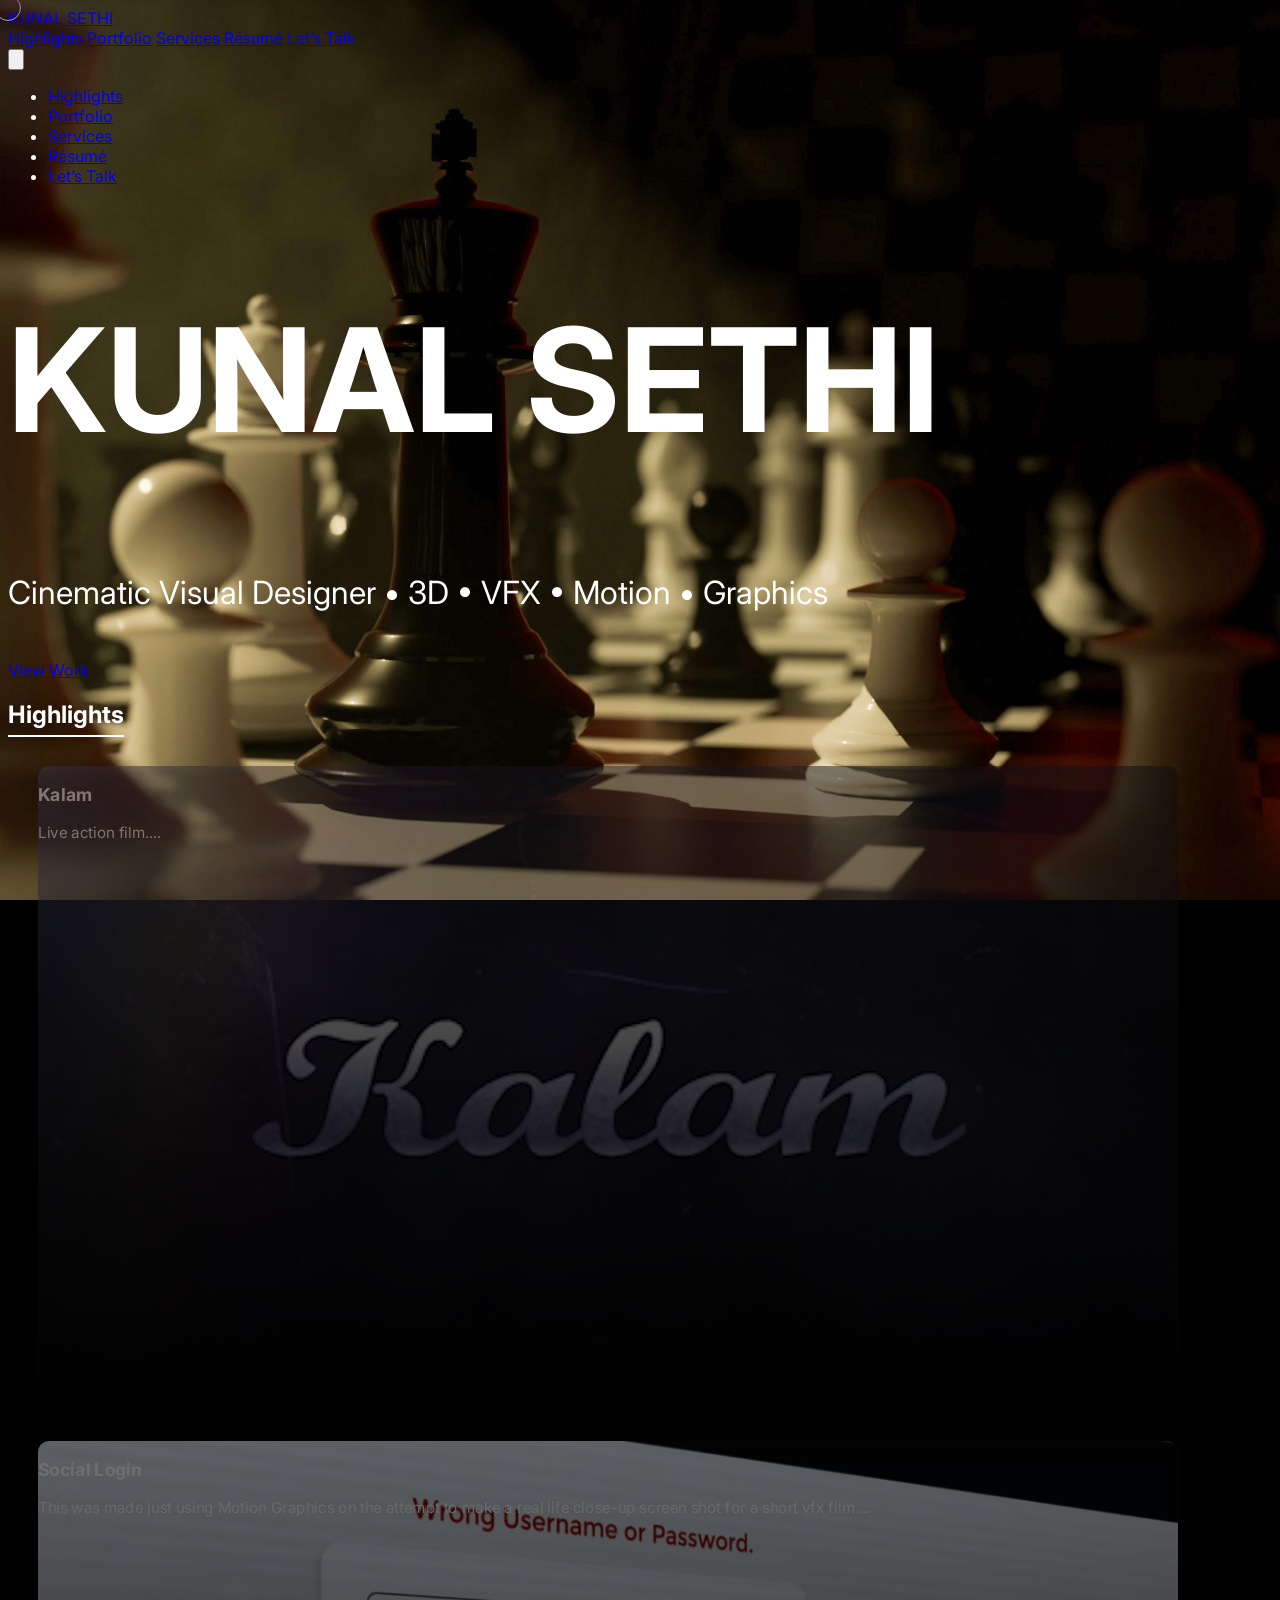
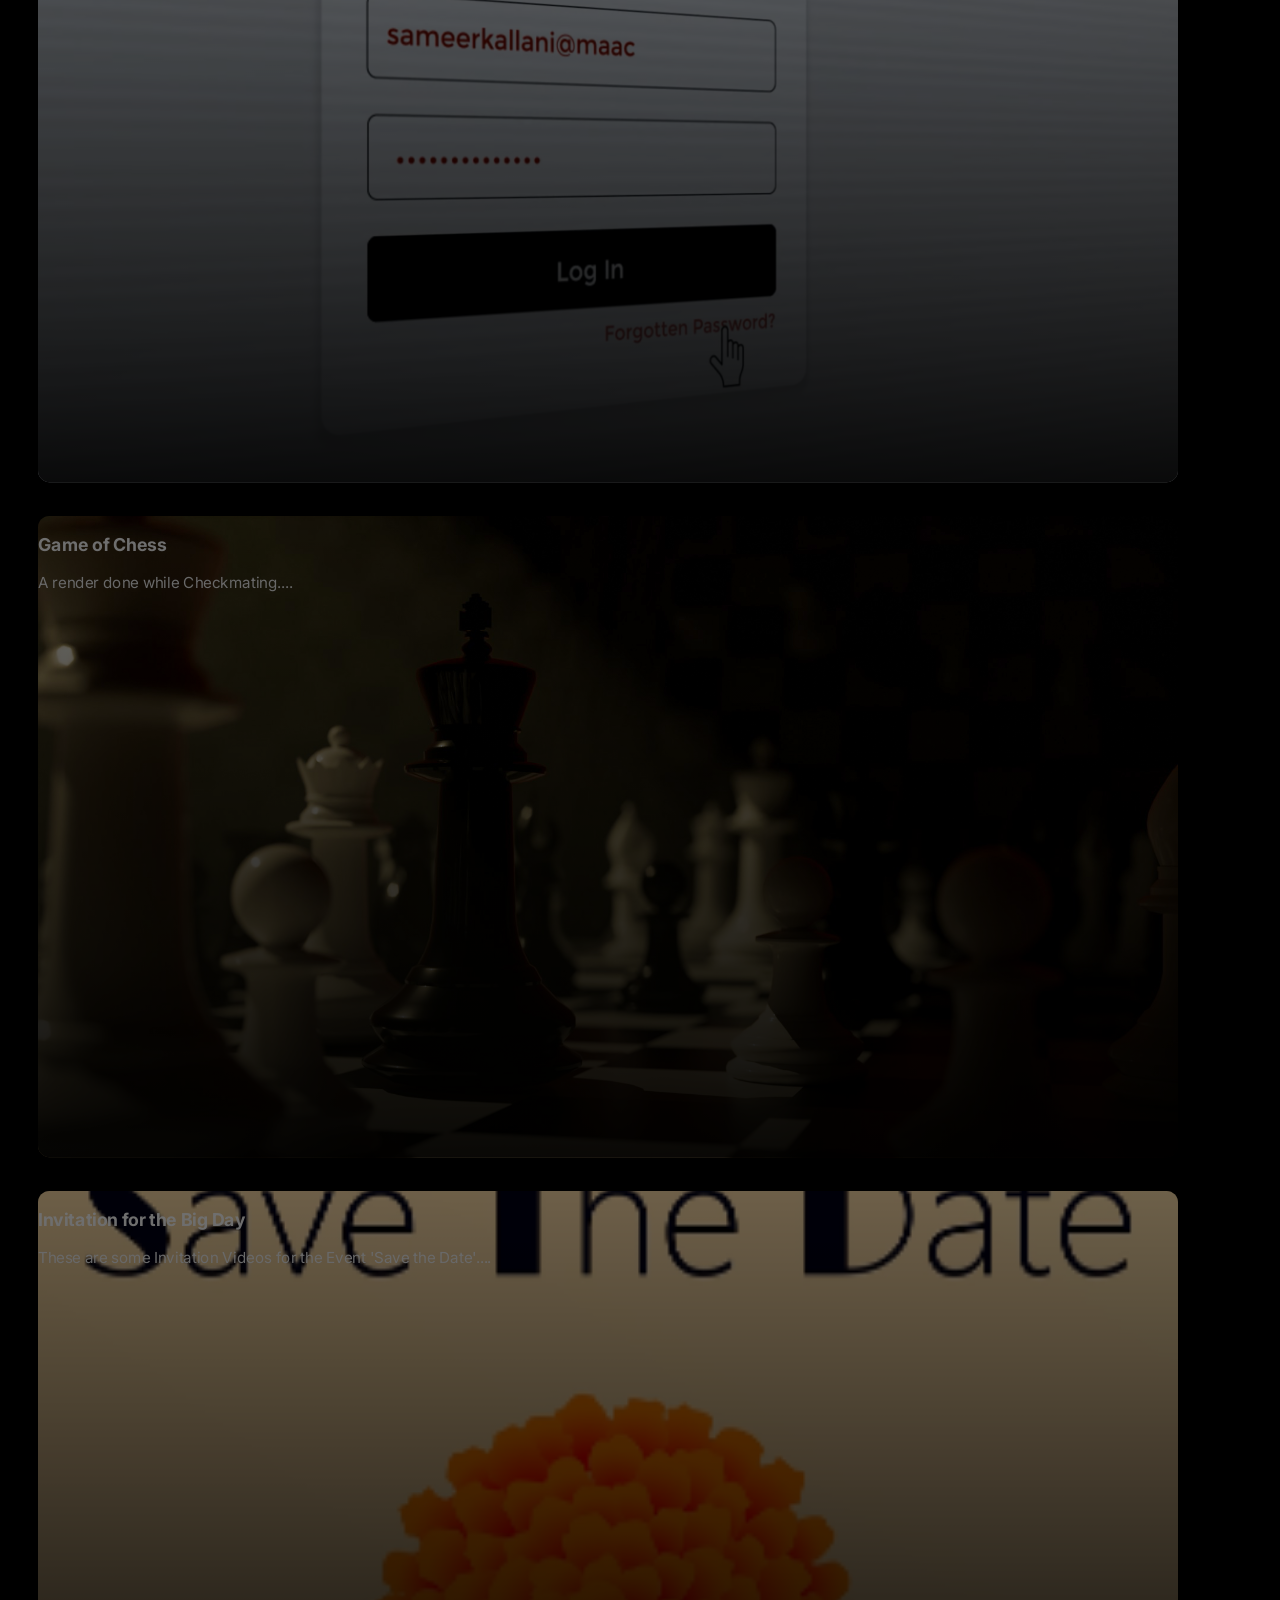
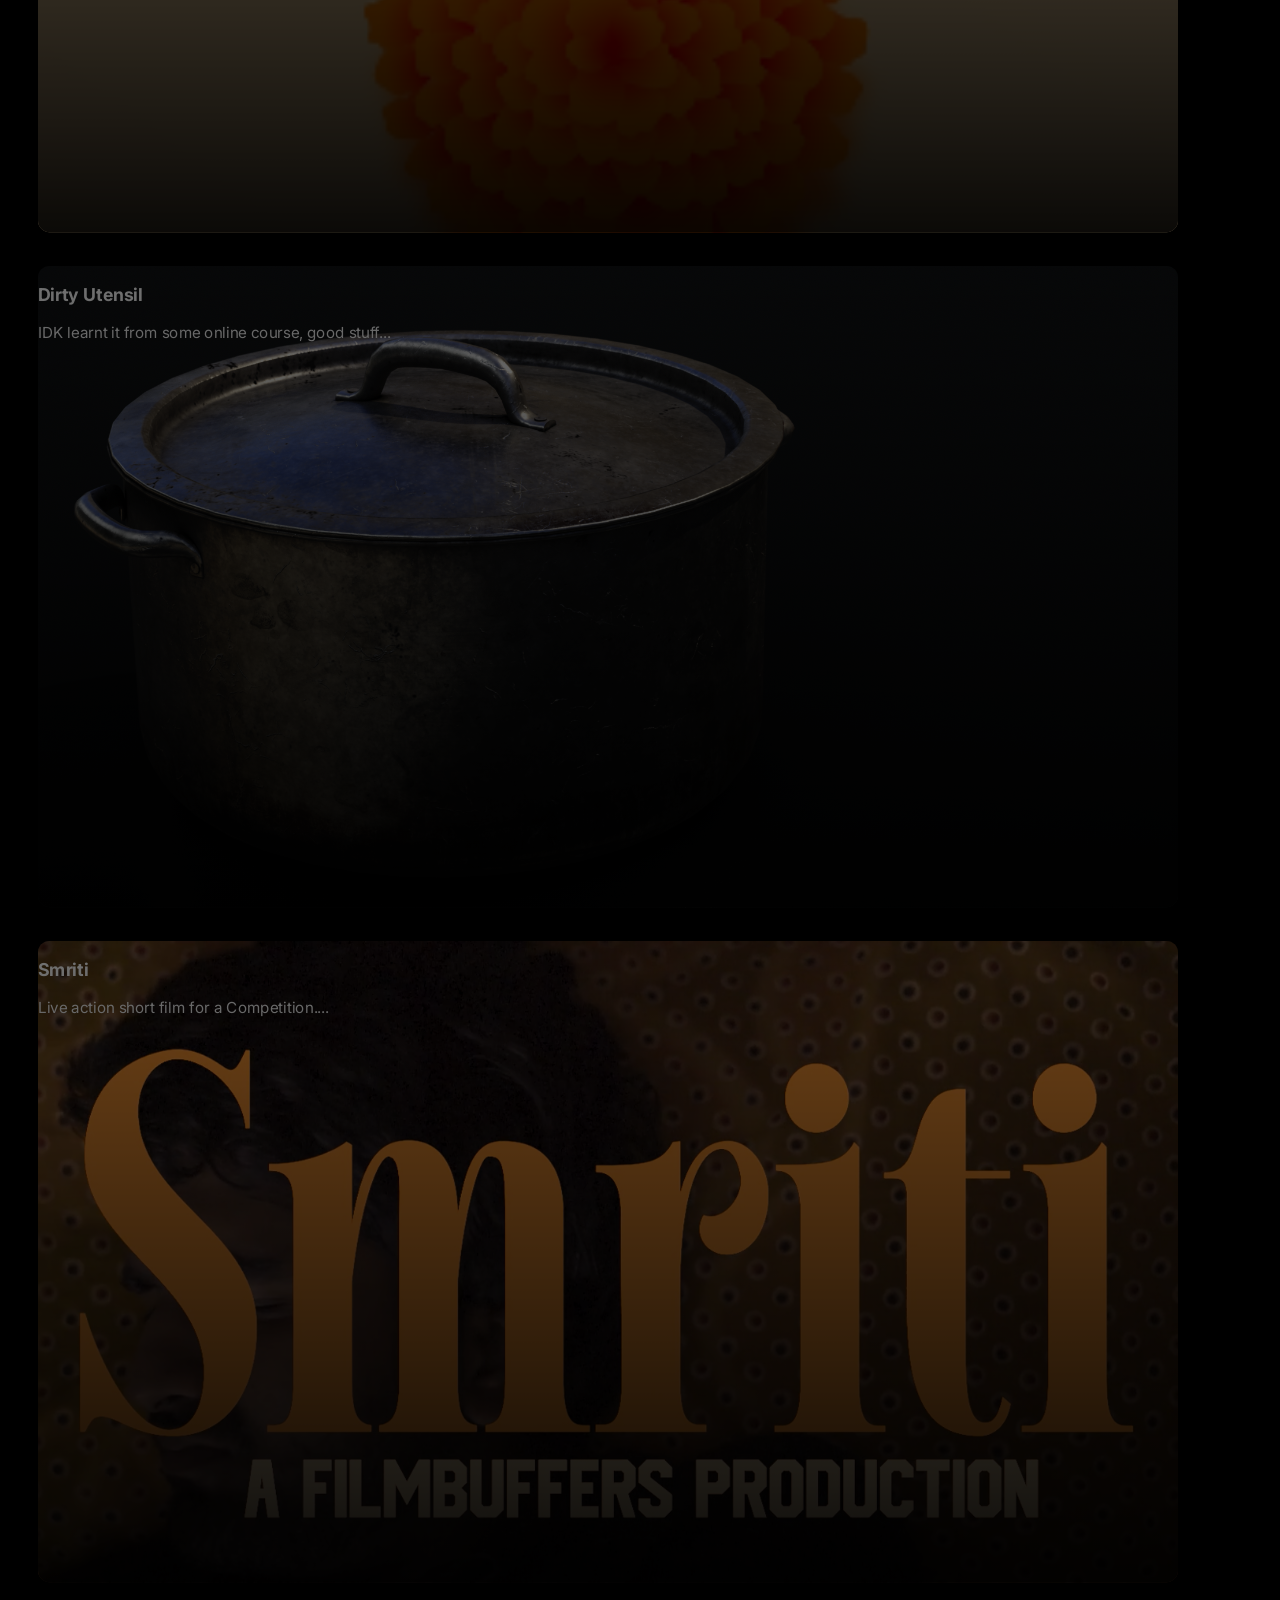
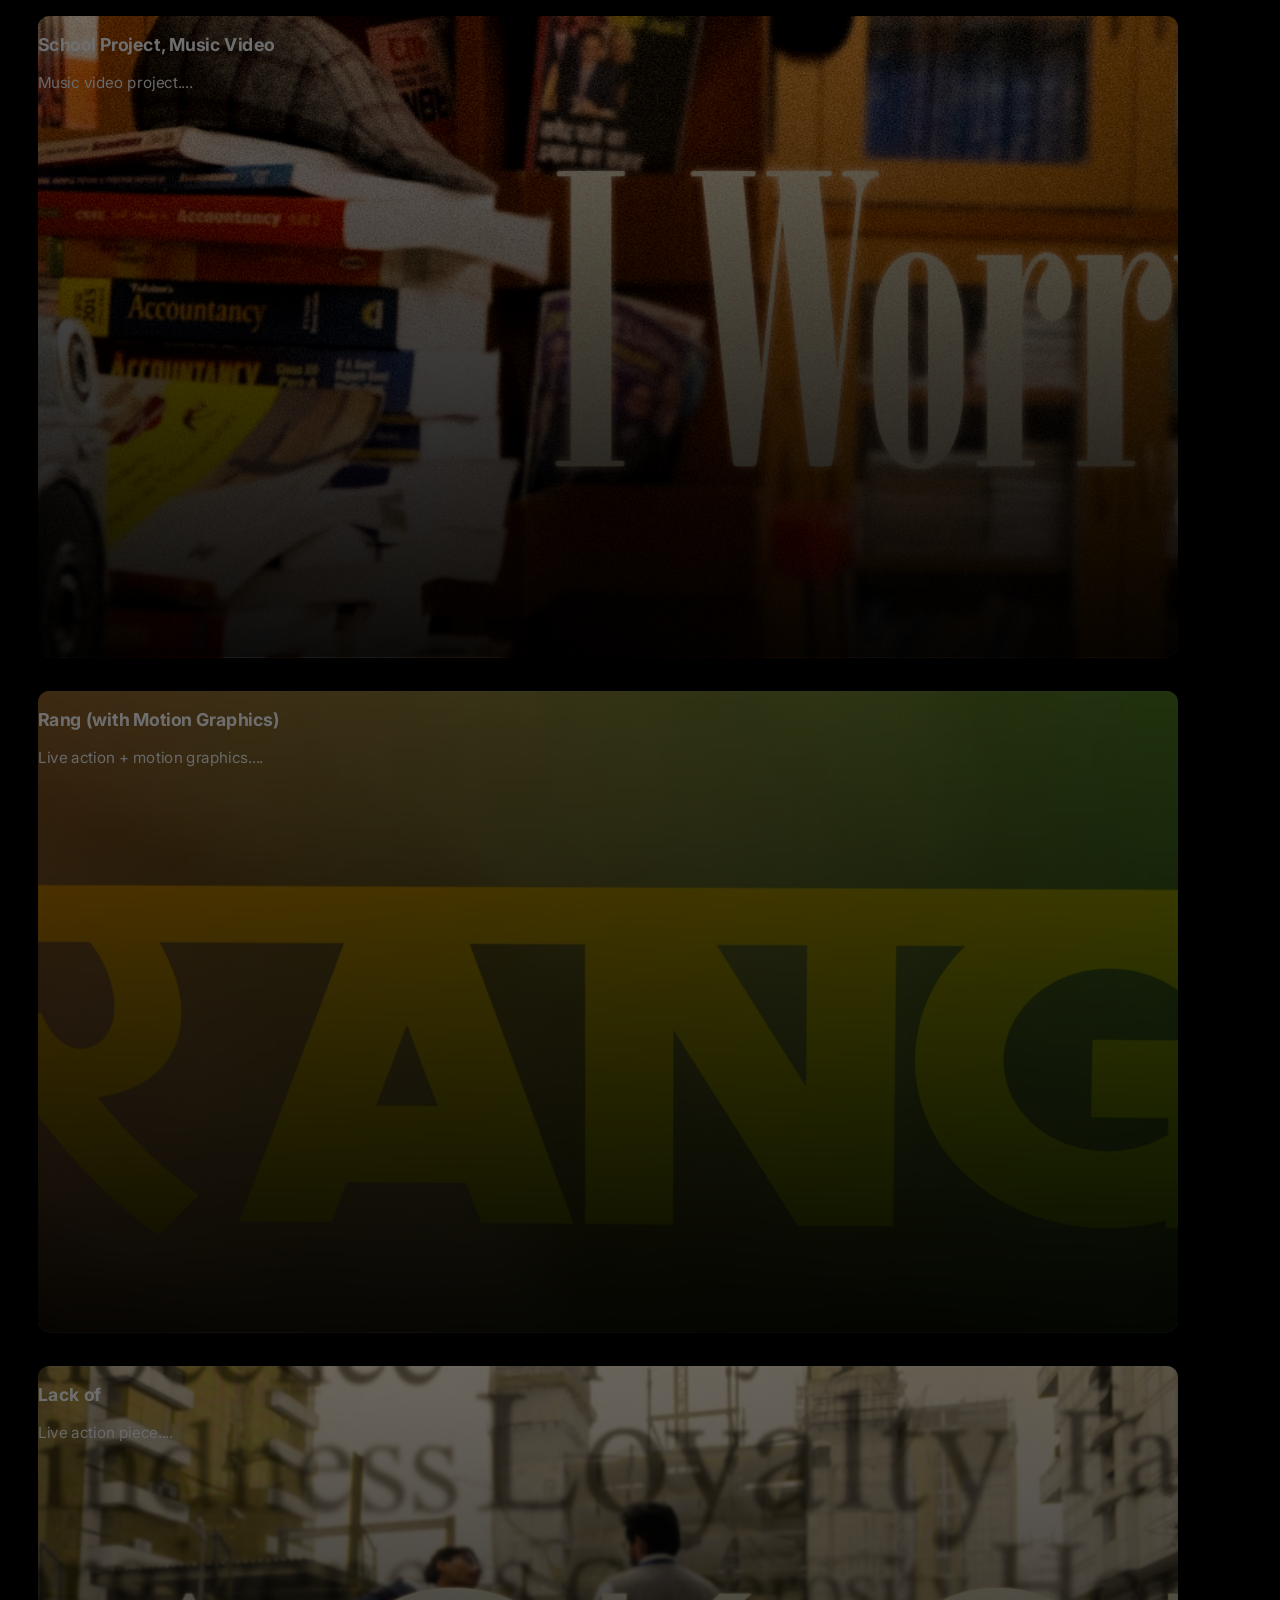
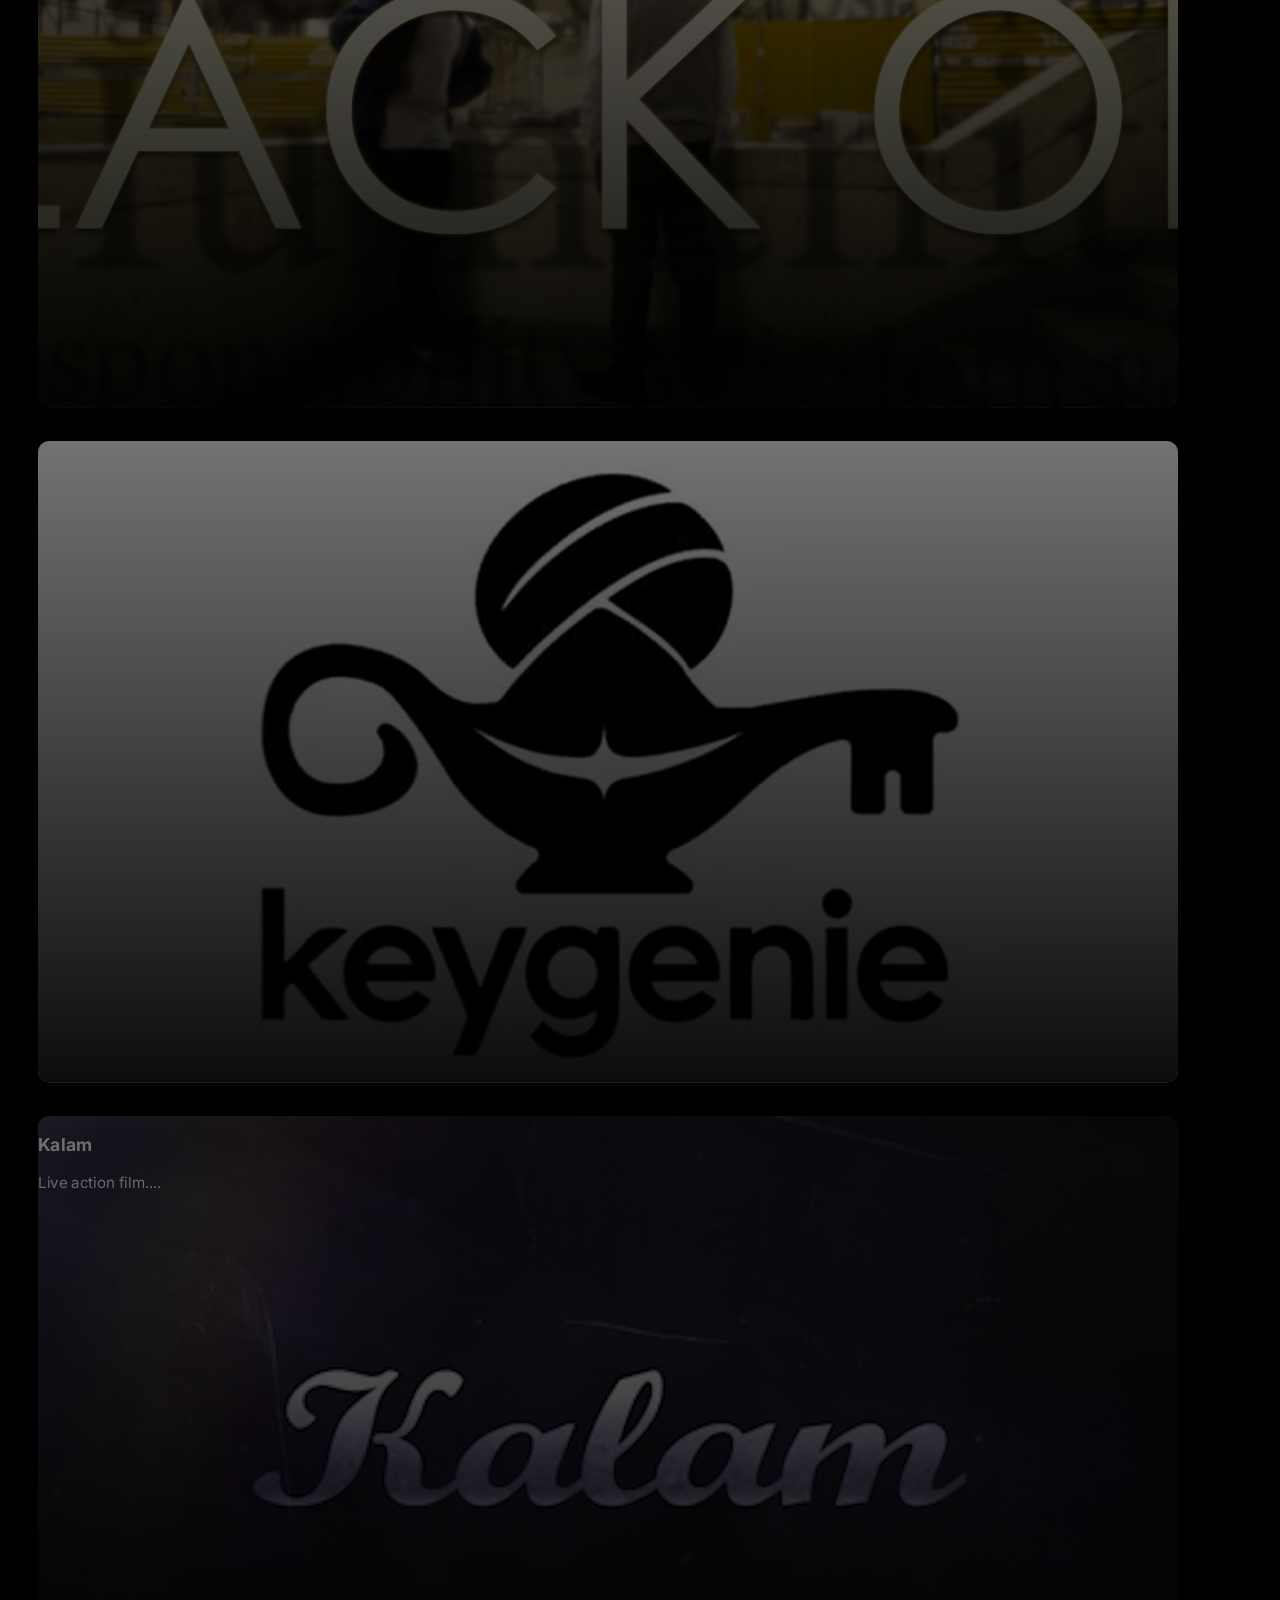
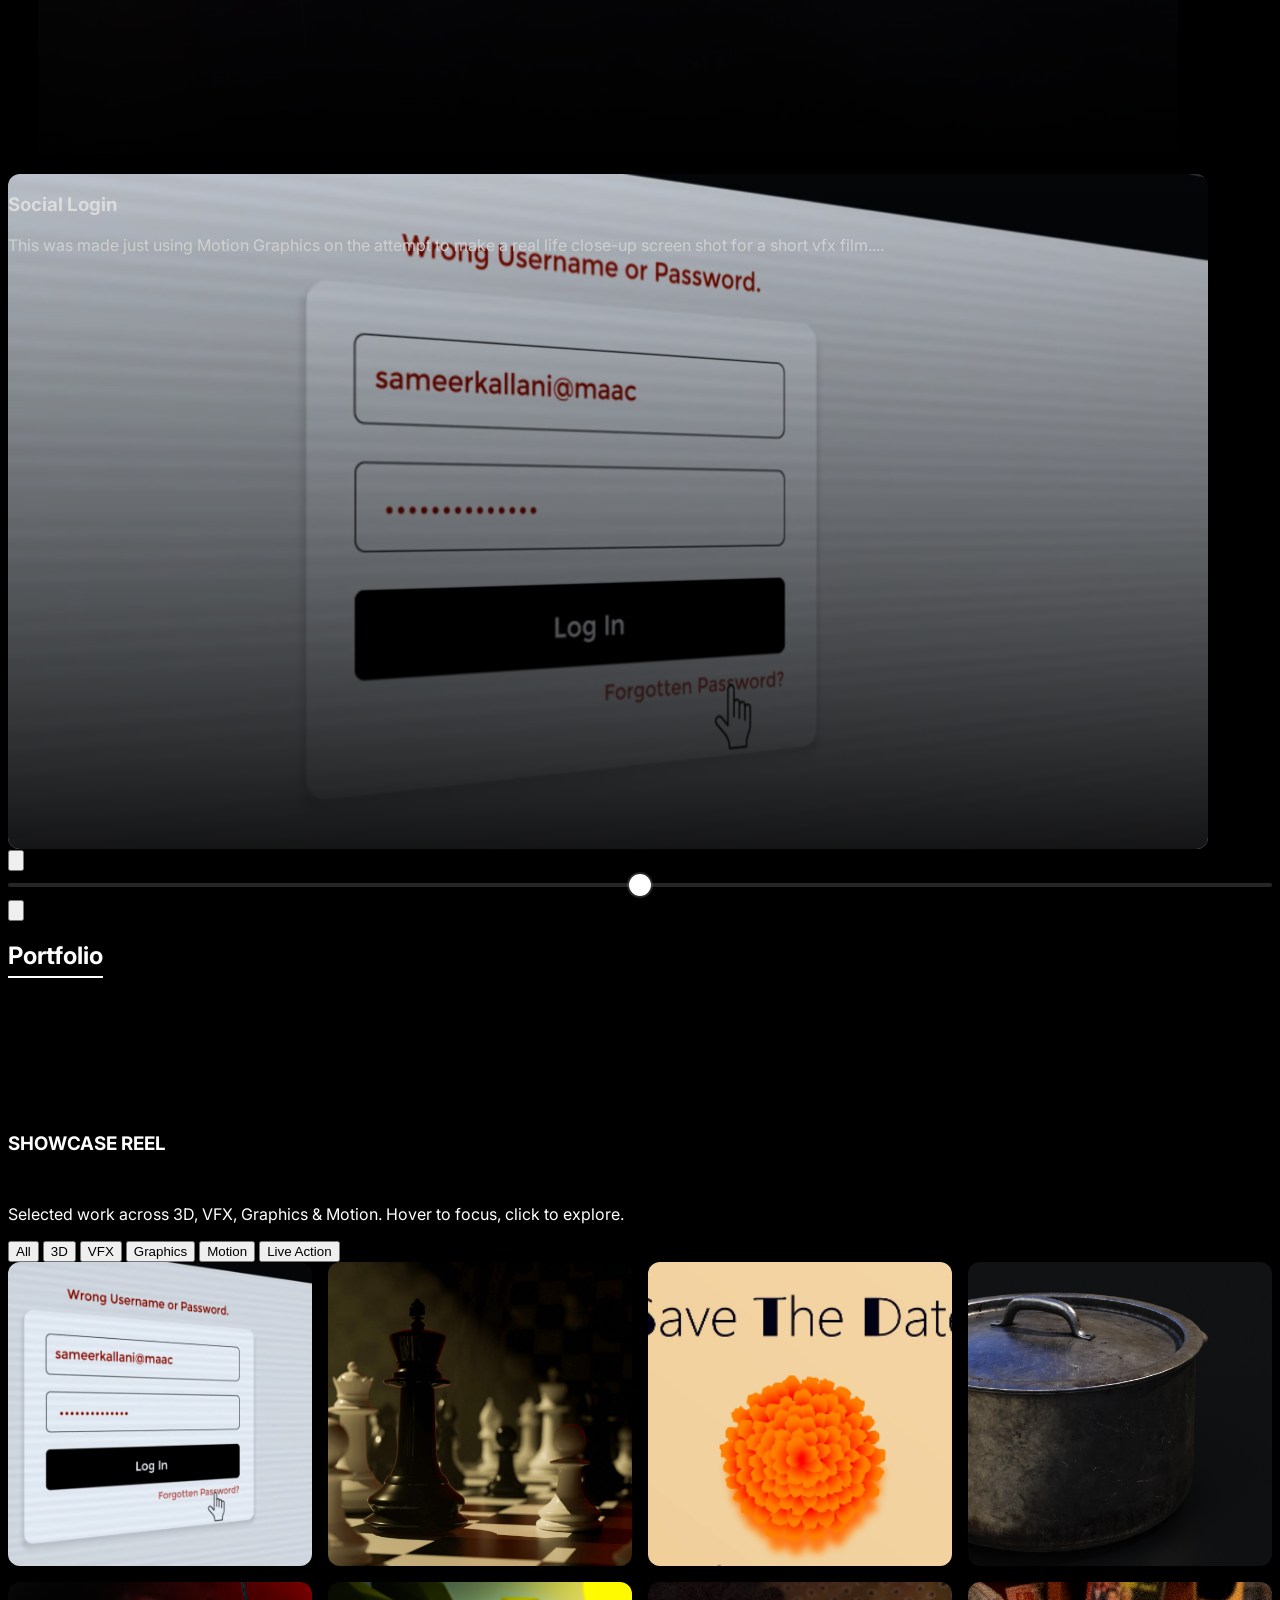
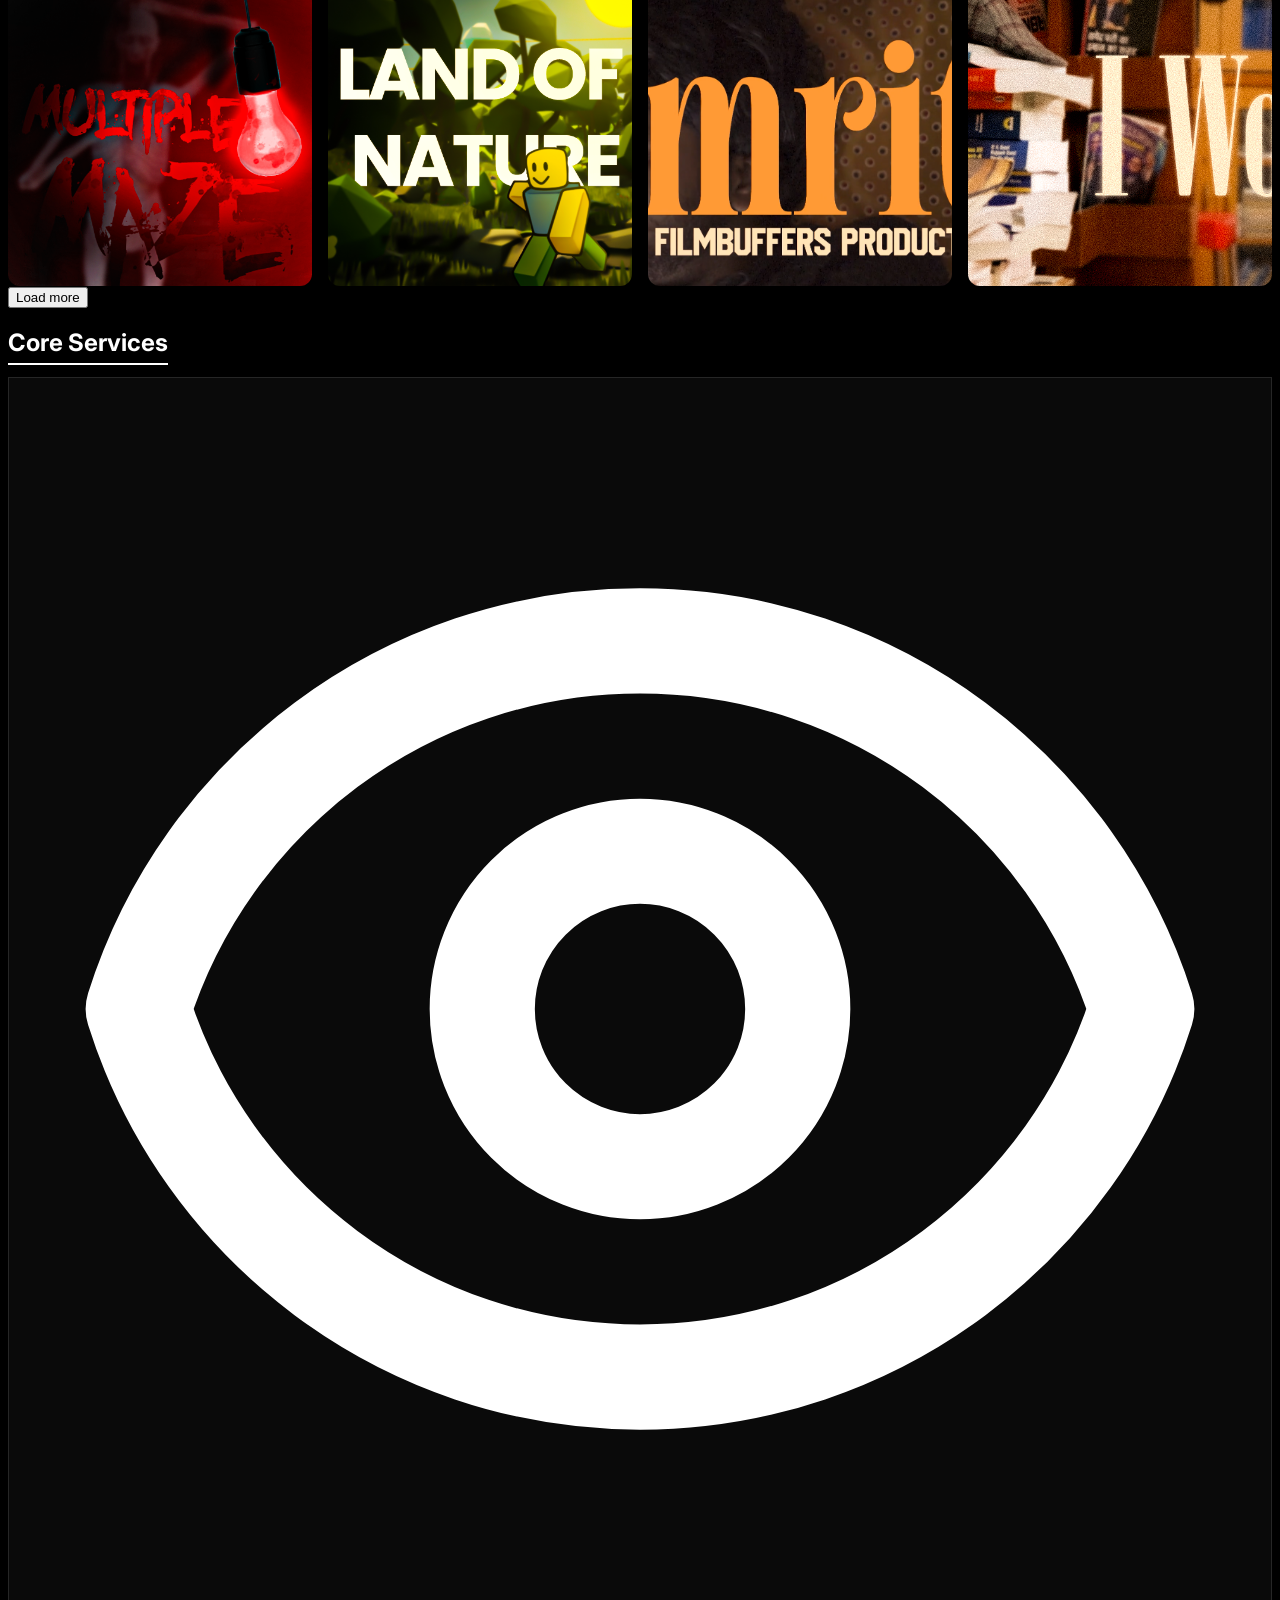
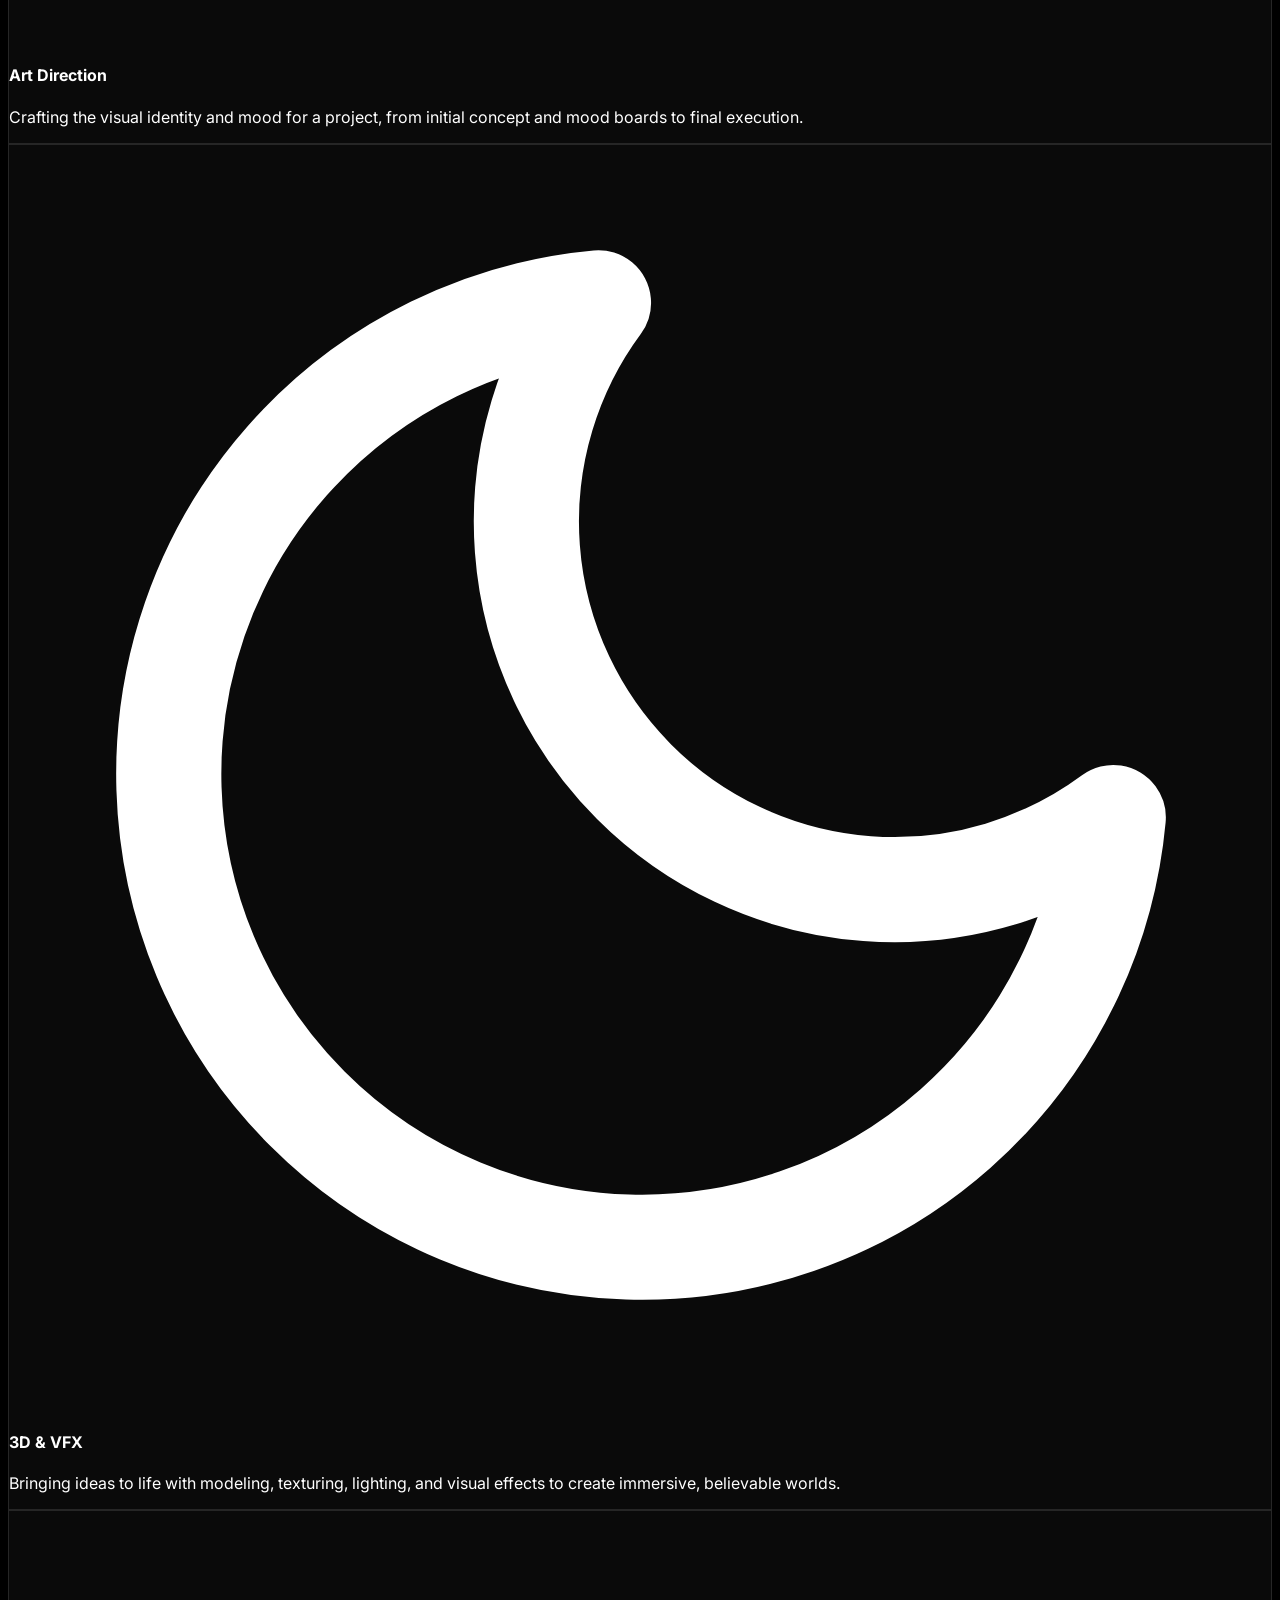
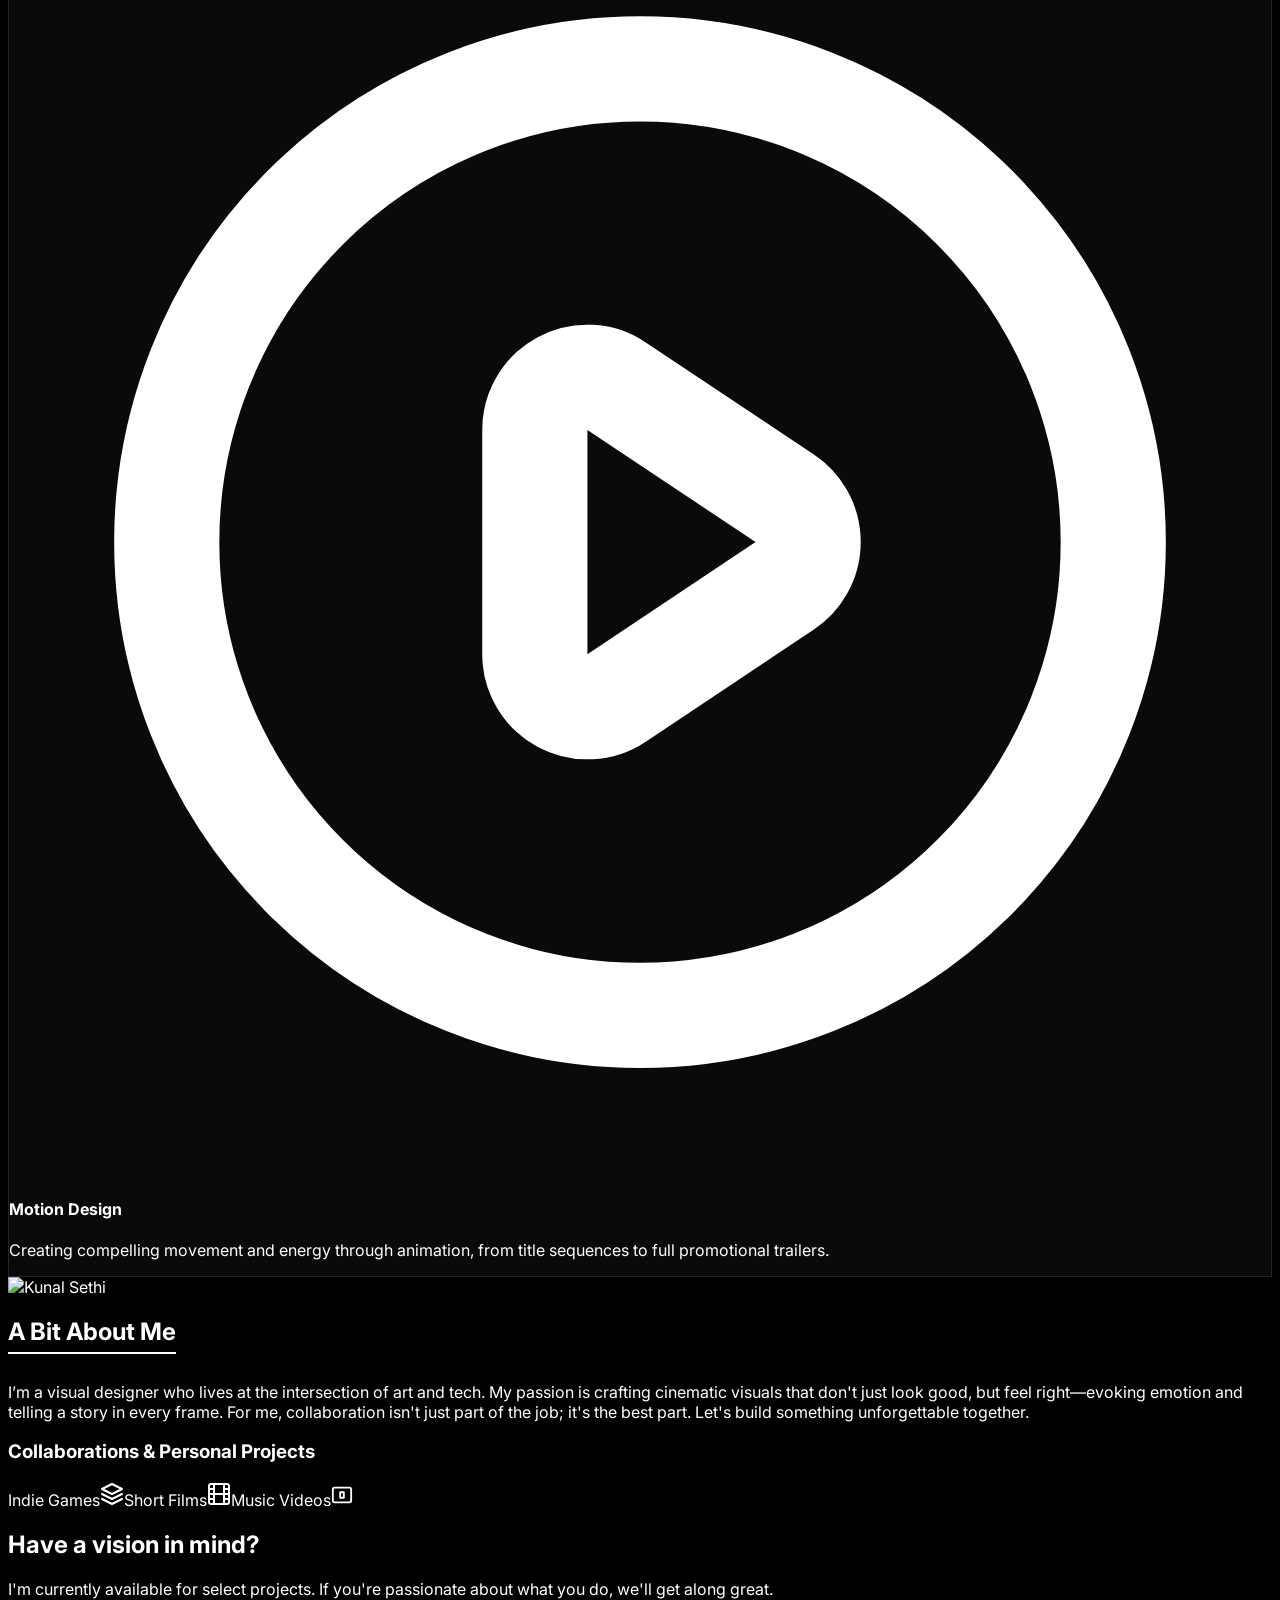
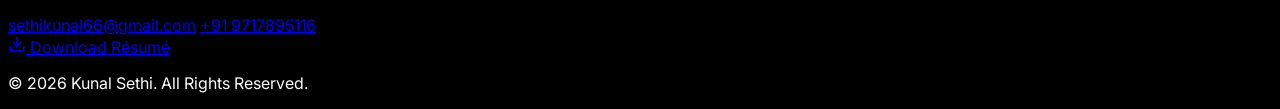
==== commit b0bc2057: "Few" ====
--- a/index.html
+++ b/index.html
@@ -178,7 +178,7 @@
       .comparison-slider .slider-handle::after { content: '\2194' !important; }
       .viewer-tools { display: flex; flex-wrap: wrap; gap: 0.5rem 0.75rem; margin-top: 0.75rem; }
       .viewer-tools [role="listitem"] { display: inline-flex; align-items: center; gap: 0.4rem; padding: 0.25rem 0.5rem; border: 1px solid rgba(255,255,255,0.12); border-radius: 9999px; background: rgba(255,255,255,0.06); }
-      .viewer-tools img, .viewer-tools svg { width: 18px; height: 18px; object-fit: contain; display: inline-block; filter: invert(1); }
+      .viewer-tools img, .viewer-tools svg { width: 18px; height: 18px; object-fit: contain; display: inline-block; }
       .viewer-tools .tool-name { font-size: 0.8rem; color: #e5e5e5; }
       :focus-visible { outline: 2px solid #8ab4ff; outline-offset: 2px; }
       @media (prefers-reduced-motion: reduce) { * { animation: none !important; transition: none !important; } .hero-media-element { animation: none !important; } body::before { background: none !important; } }
@@ -399,4 +399,4 @@
     });
     </script>
 </body>
-</html>
+</html>
--- a/Final.css
+++ b/Final.css
@@ -395,6 +395,15 @@
     transform: translateY(0);
 }
 
+/* FIX: More robust check for touch vs mouse devices */
+@media (pointer: coarse) {
+    /* On touch-primary devices, hide joystick and arrows for a cleaner swipe-only interface */
+    #highlights-container .flex.items-center.justify-center {
+        display: none;
+    }
+}
+
+
 @media (max-width: 1024px) {
     .custom-cursor { display: none; }
     body { cursor: auto; }
@@ -419,11 +428,6 @@
     .viewer-next-btn { right: 1rem; }
     .highlight-slide { flex-basis: 90vw; }
     #highlights-track { padding: 0 5vw; }
-
-    /* FIX: Hide joystick and arrows on touch devices for a cleaner swipe-only interface */
-    #highlights-container .flex.items-center.justify-center {
-        display: none;
-    }
 }
 
 /* === Mobile improvements === */
@@ -468,4 +472,4 @@
     background-color: rgba(0, 0, 0, 0.8) !important;
     color: #fff !important;
     box-shadow: 0 2px 8px rgba(0,0,0,0.5);
-}
+}
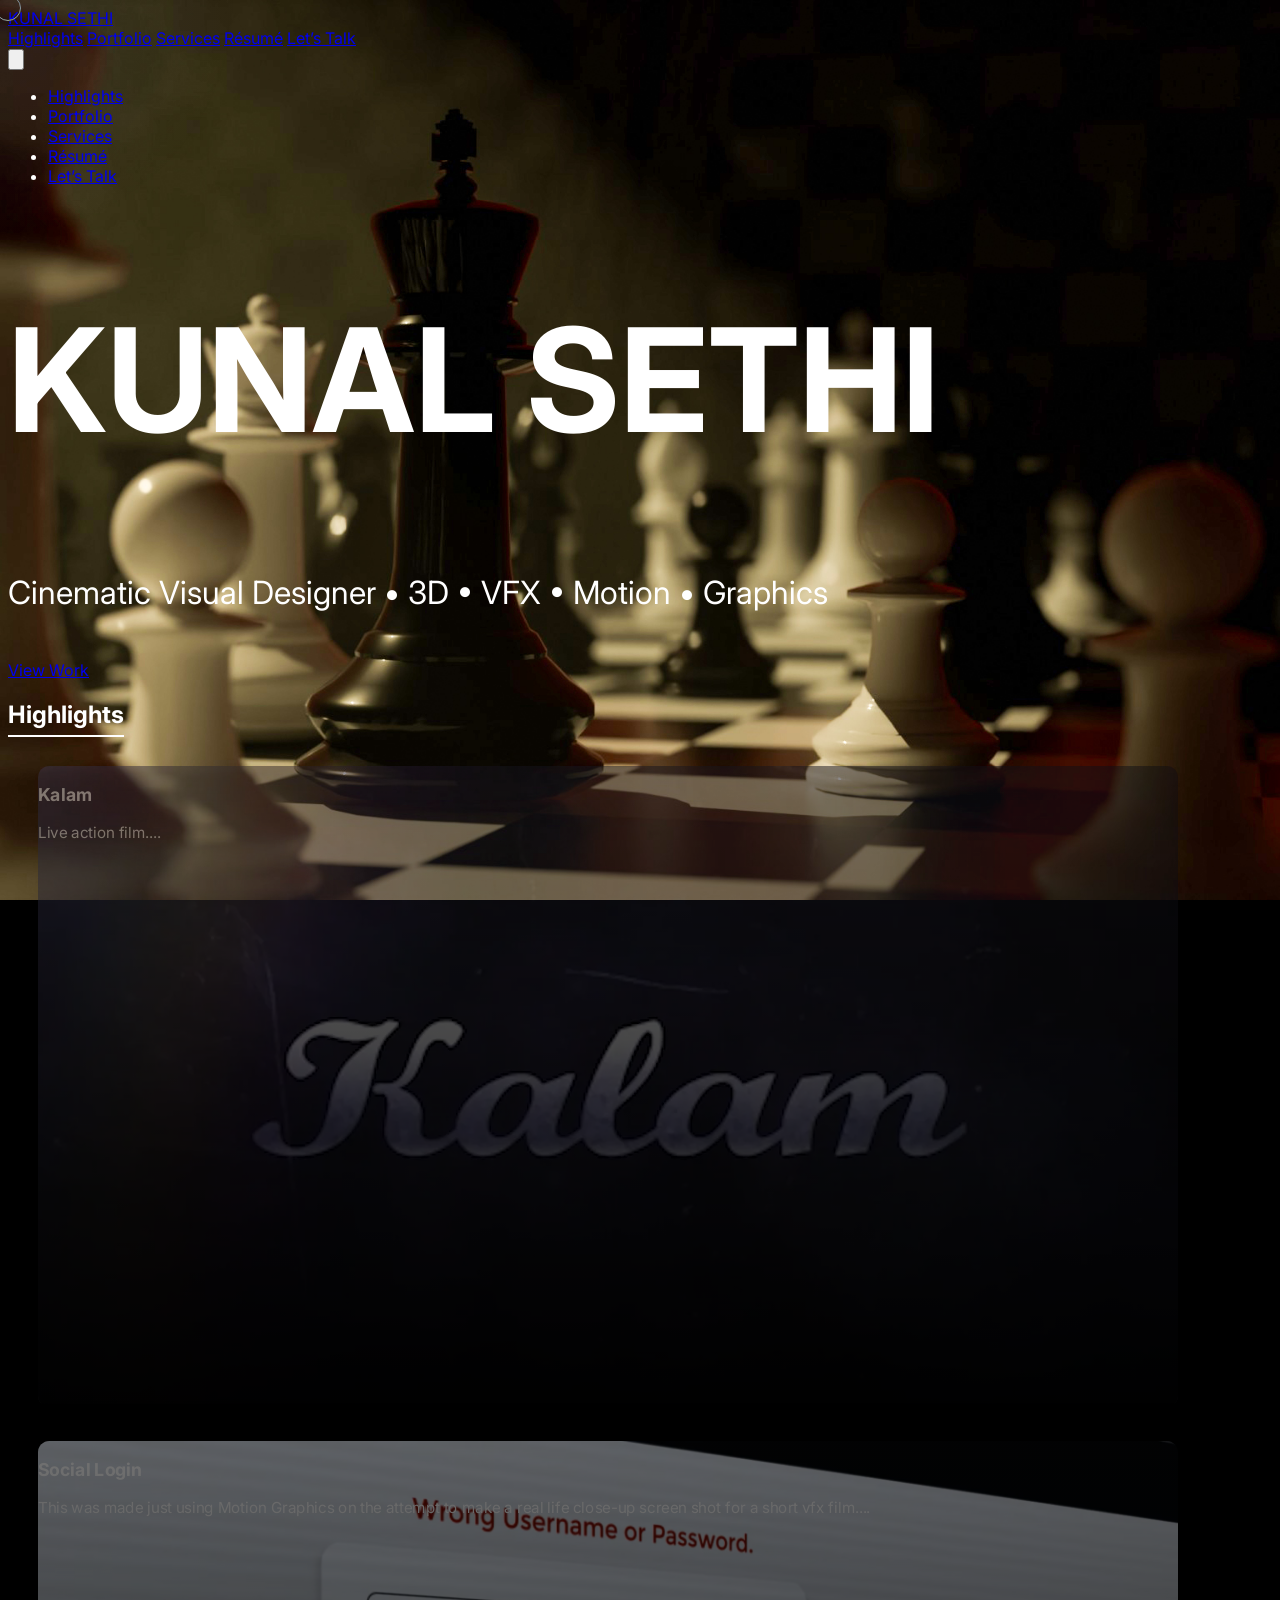
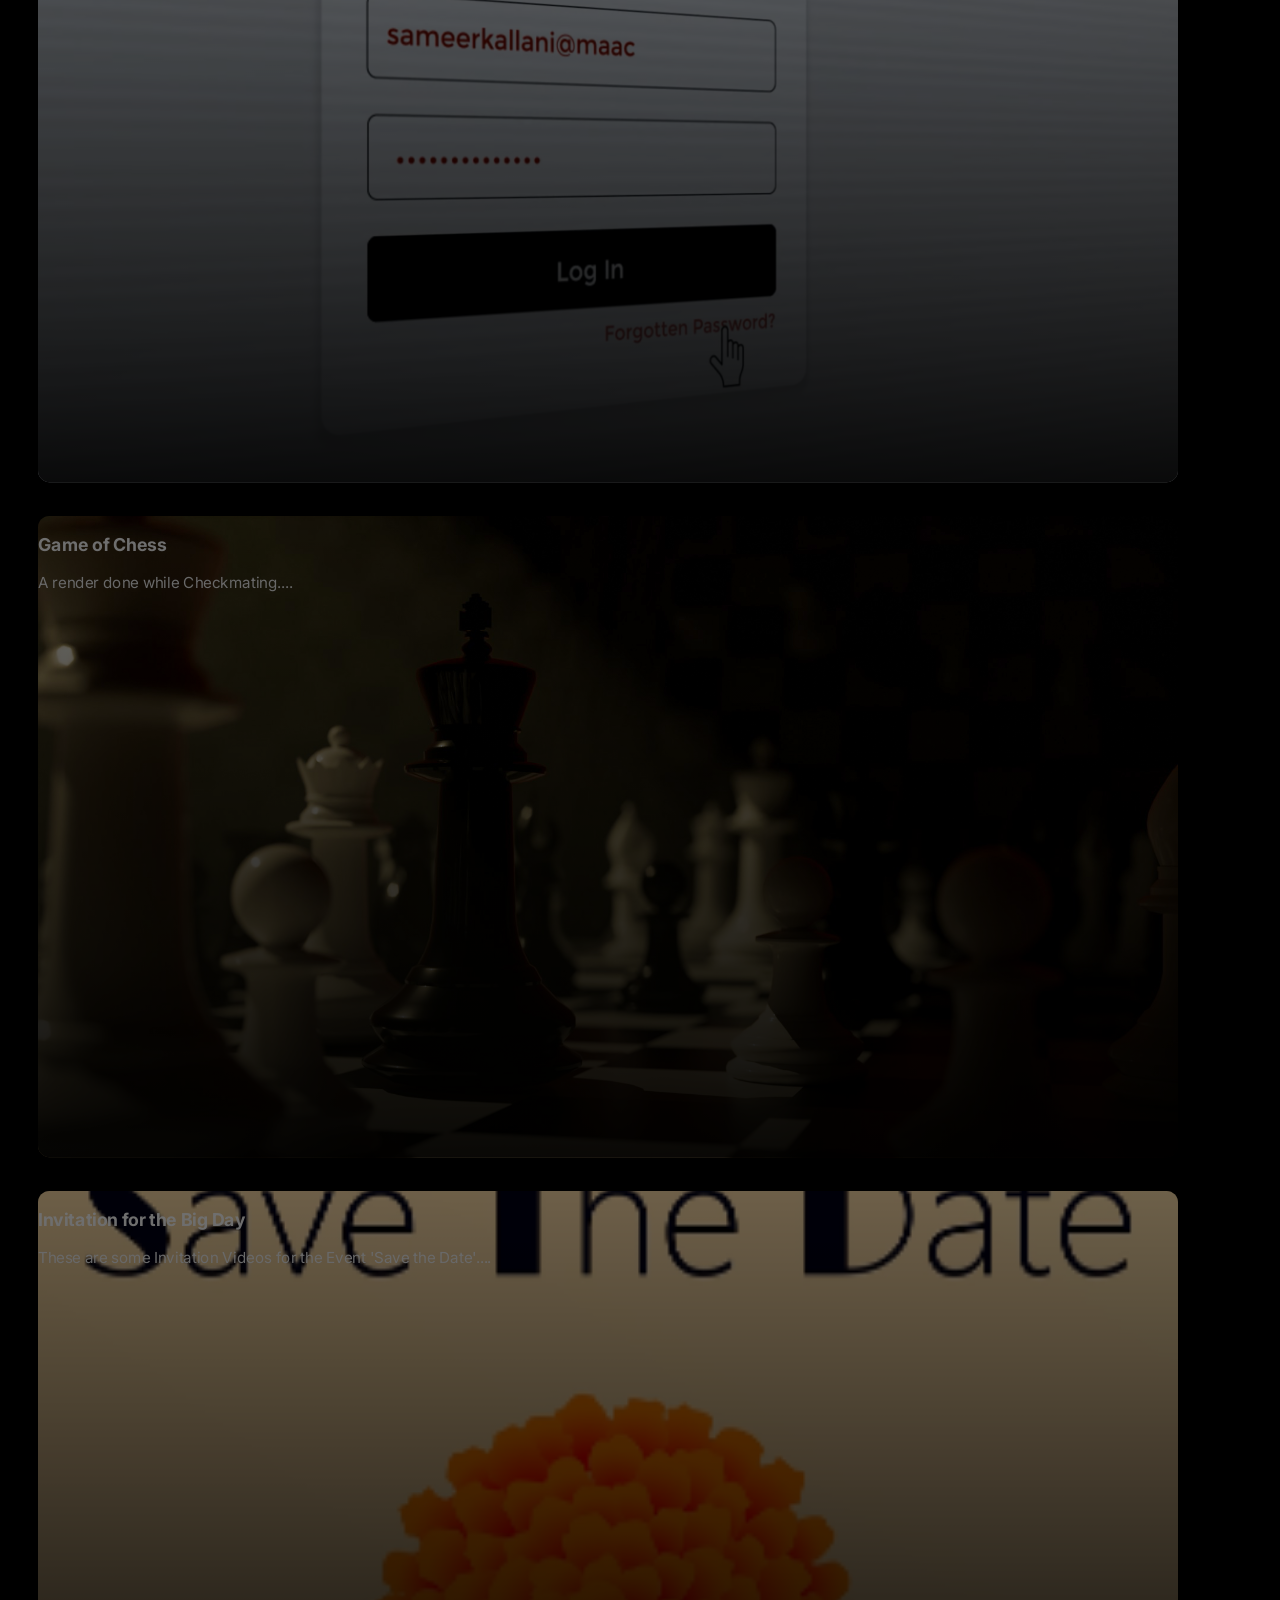
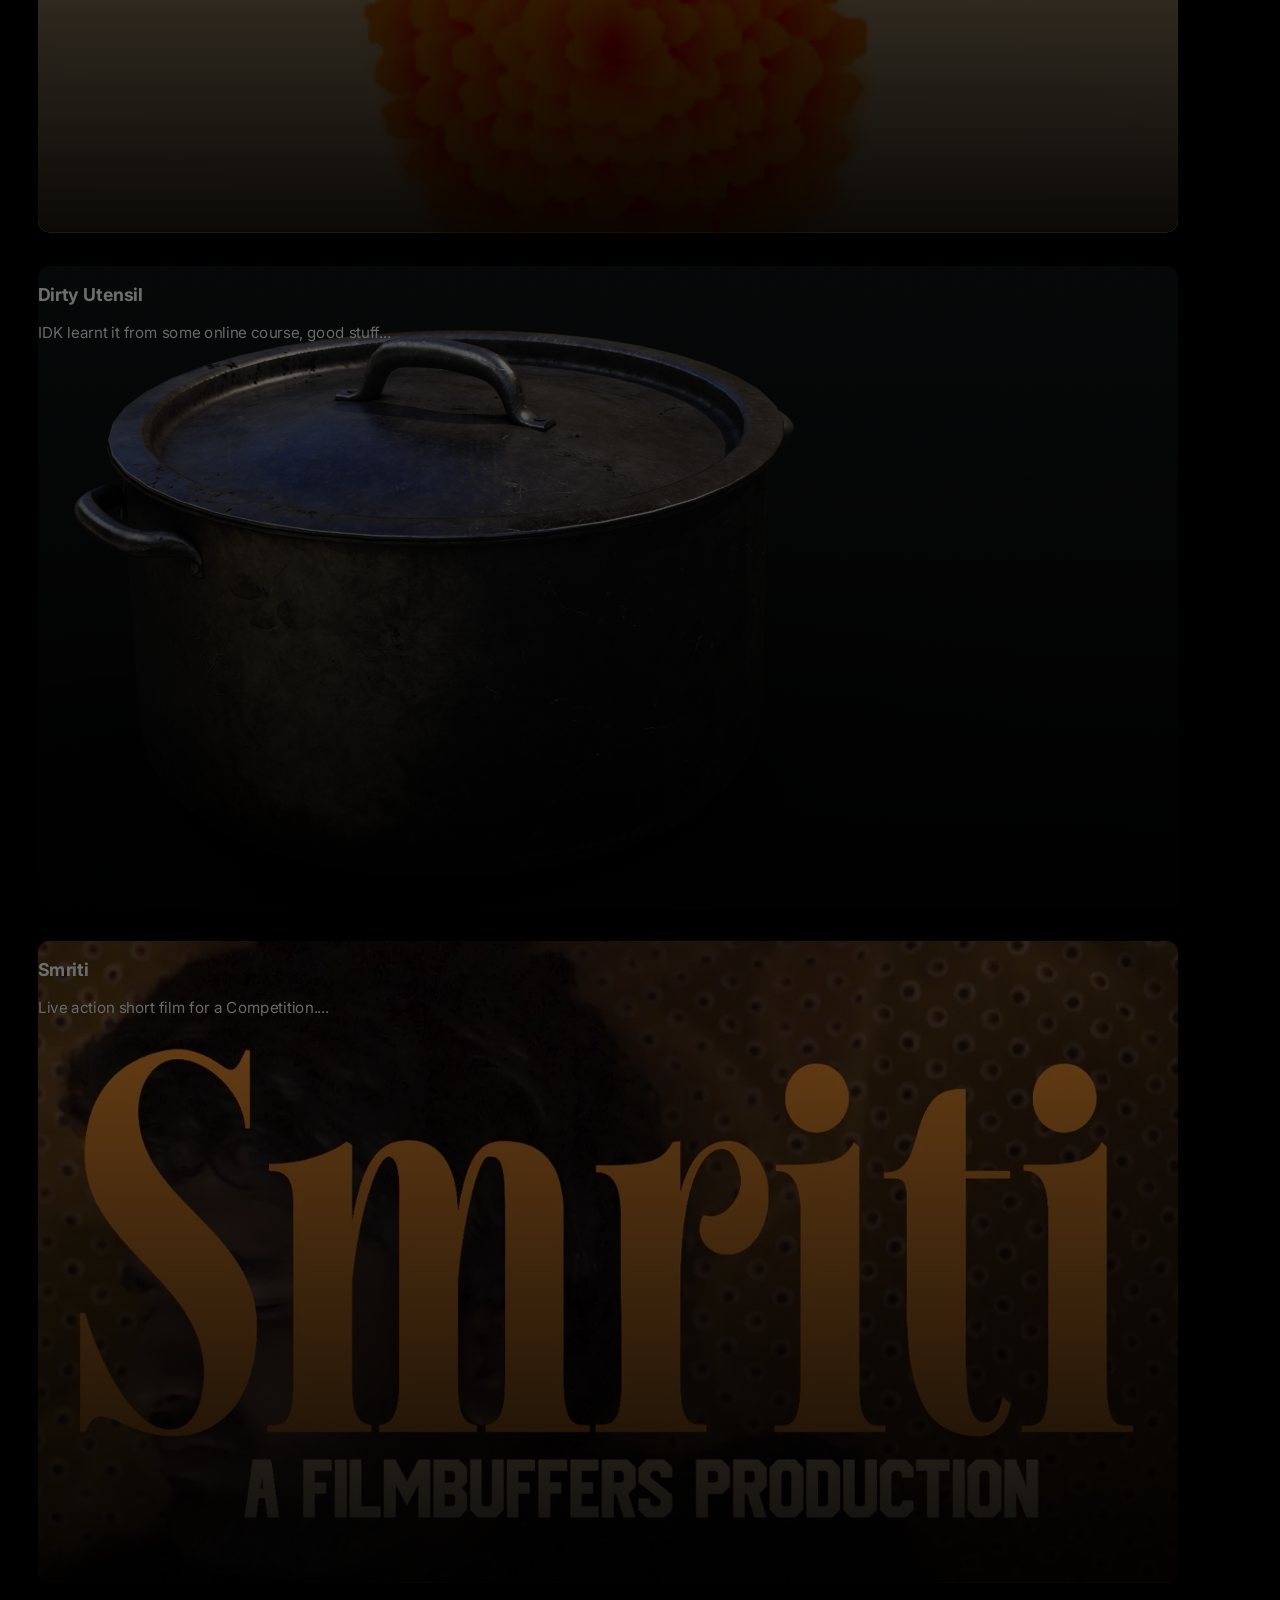
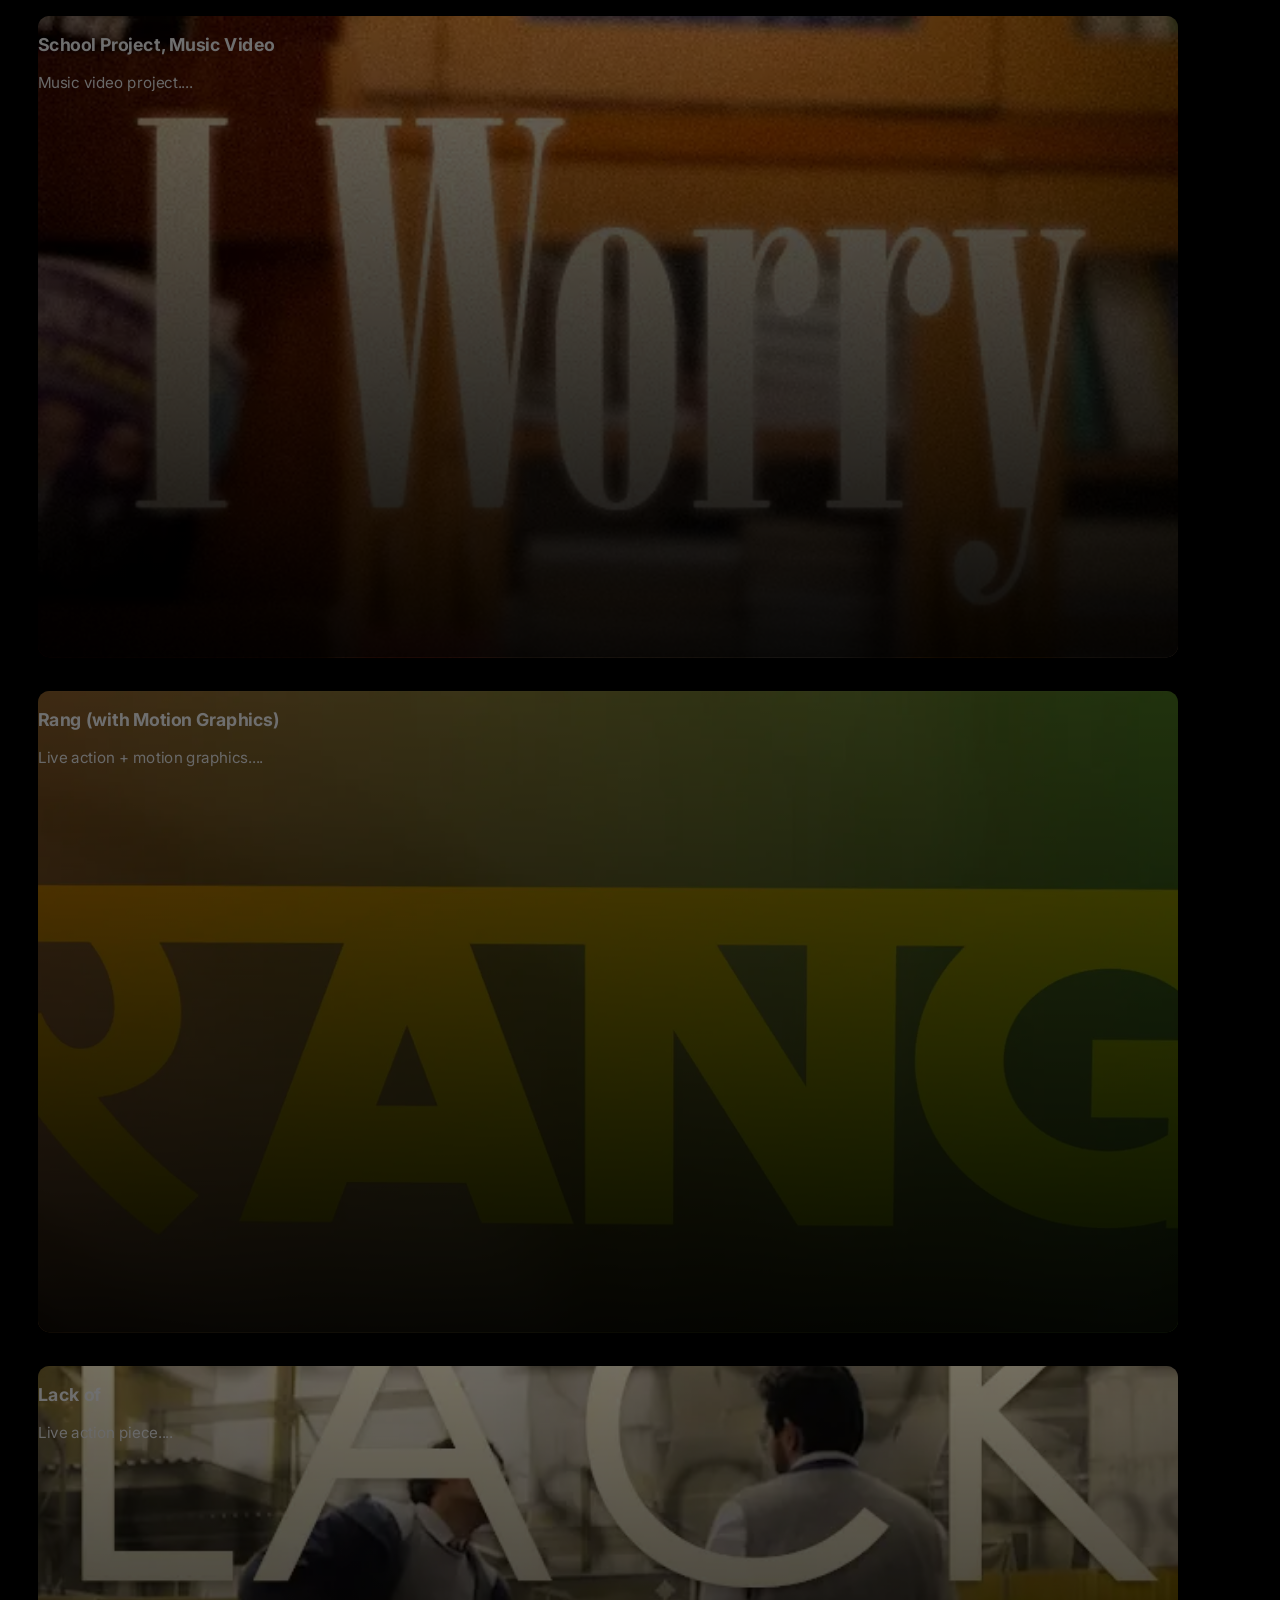
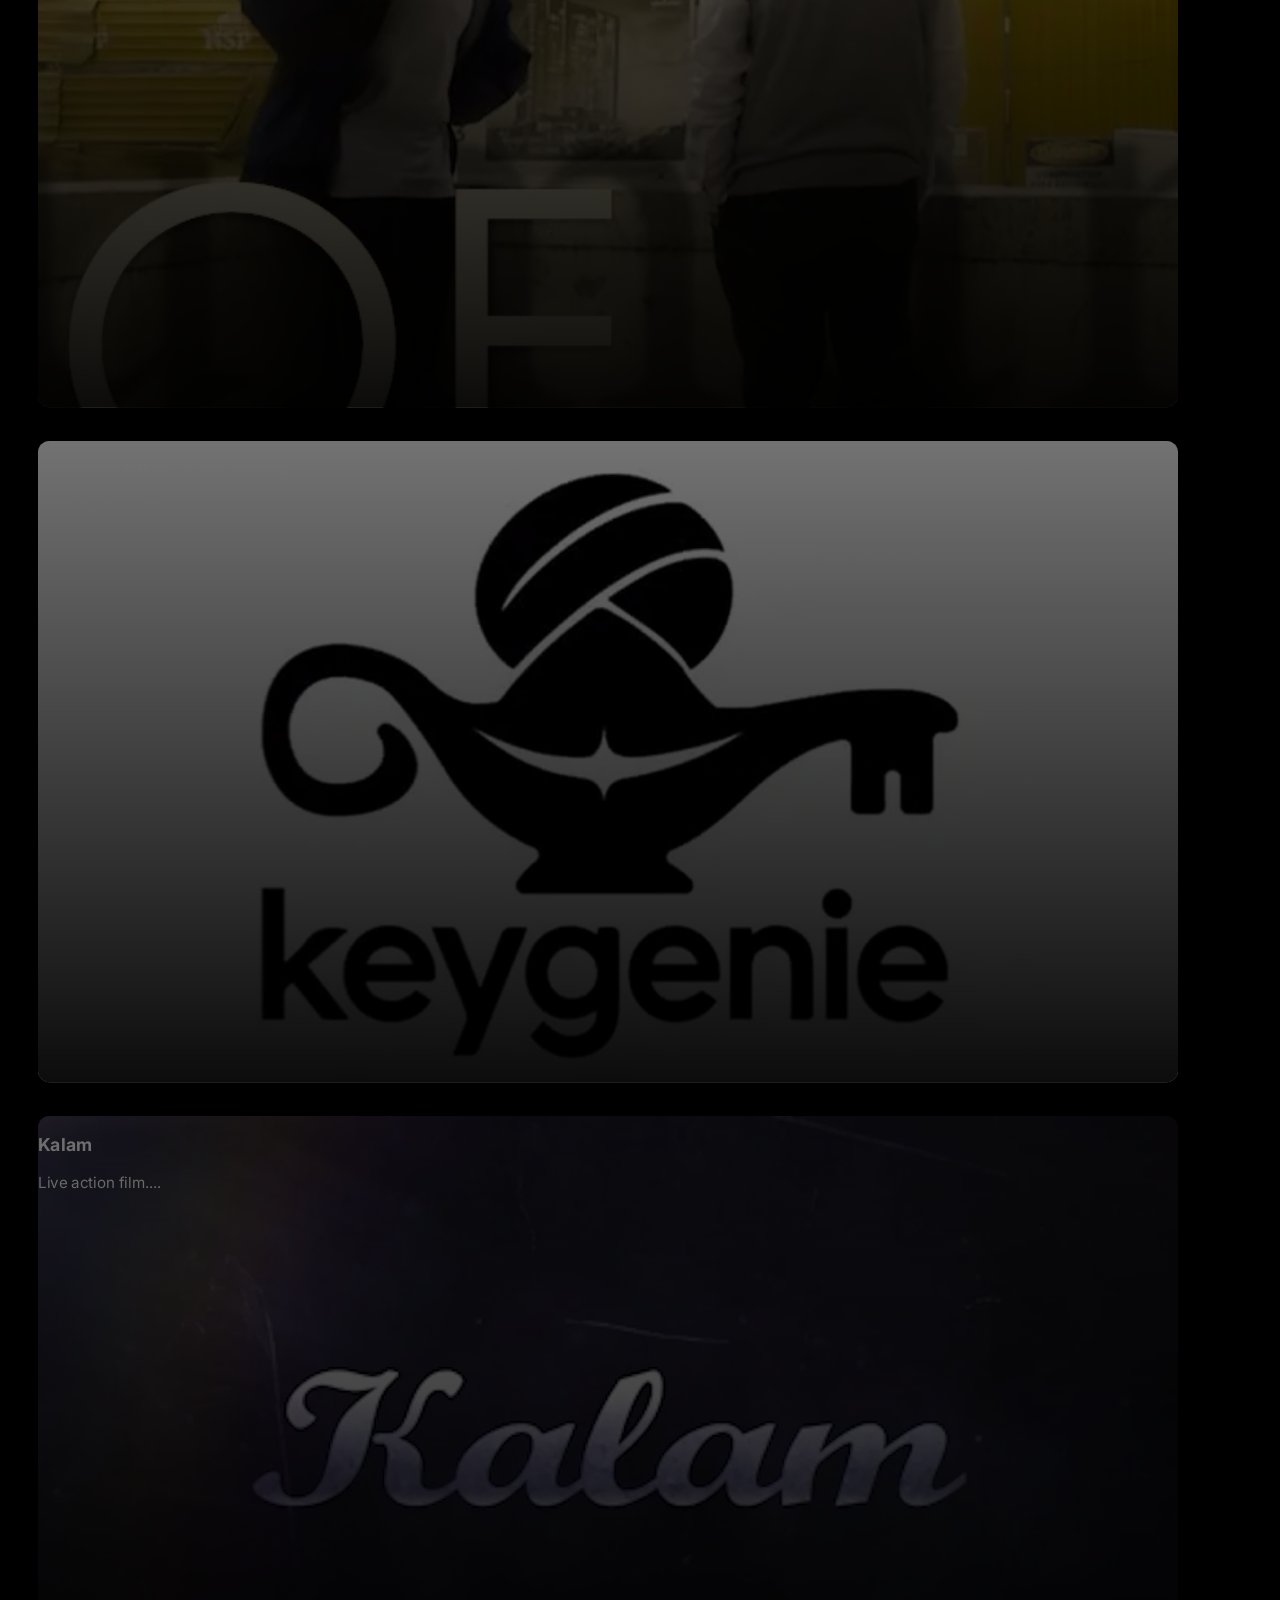
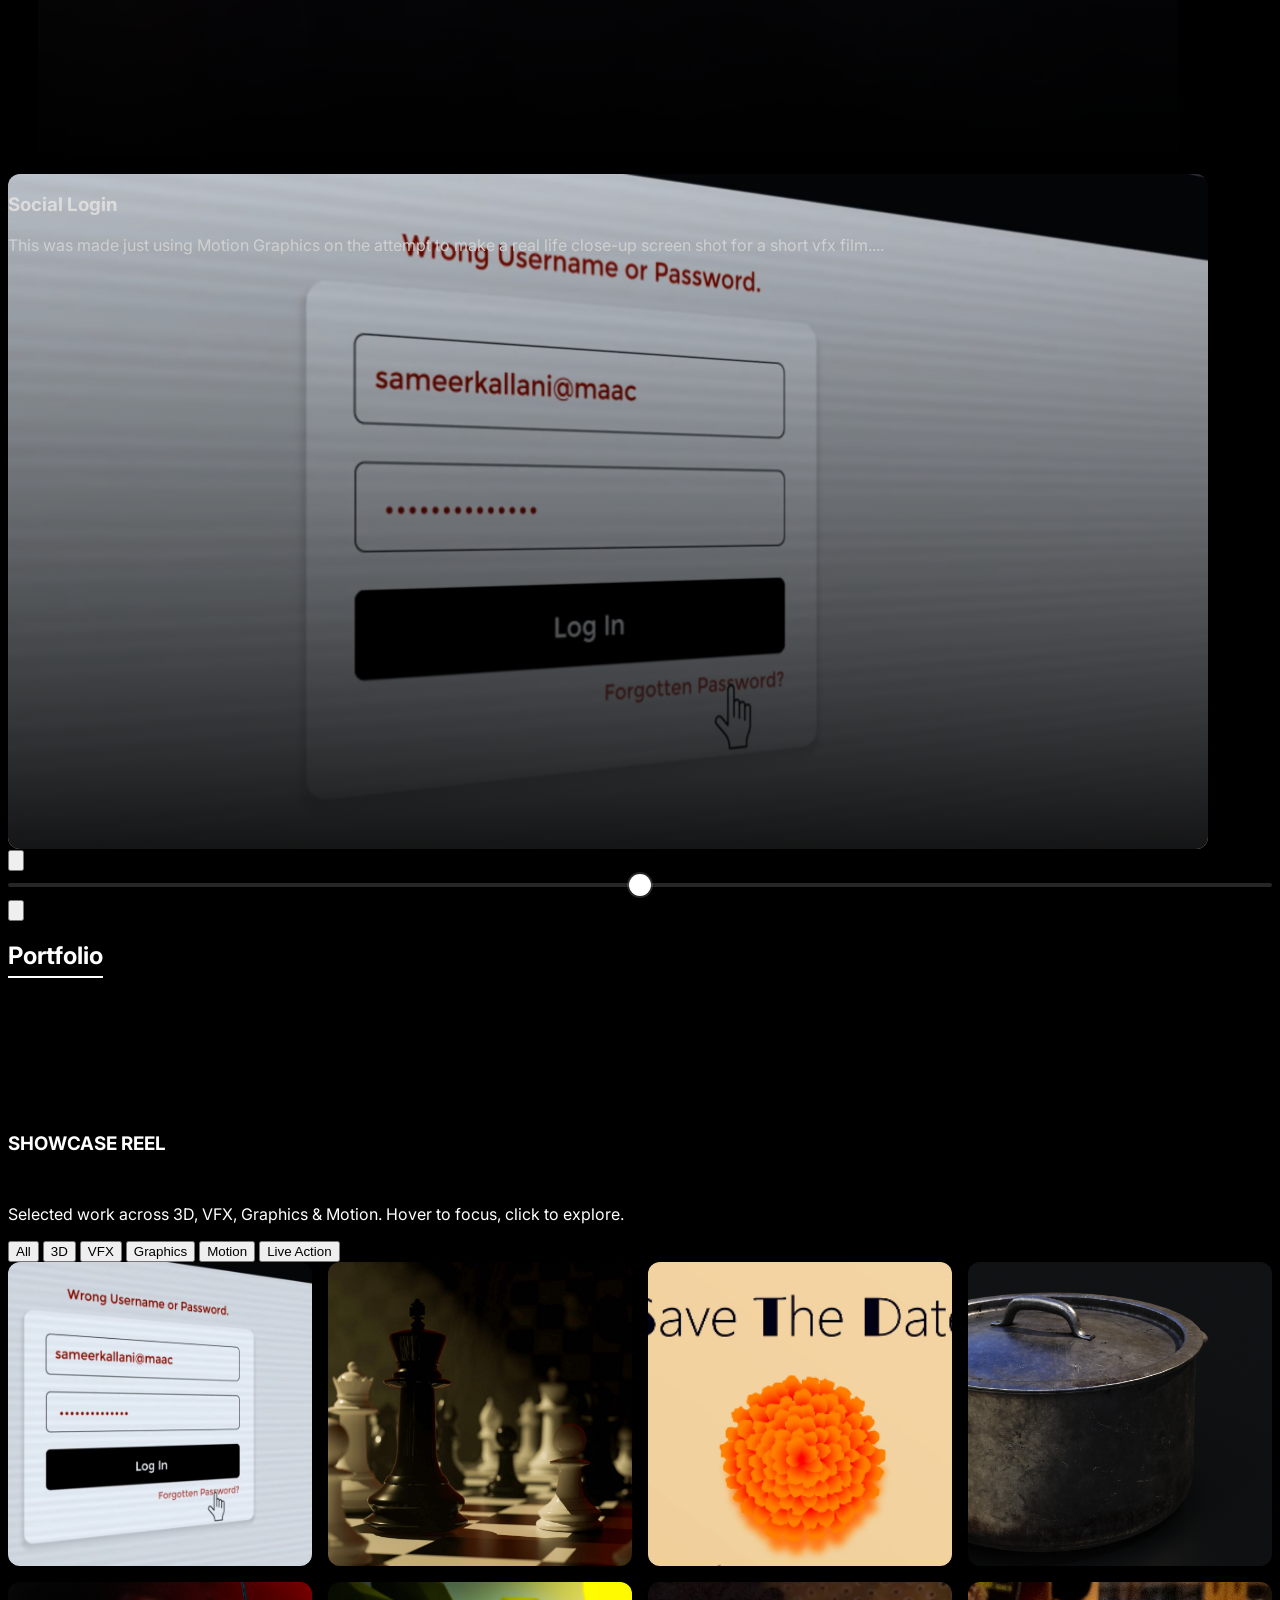
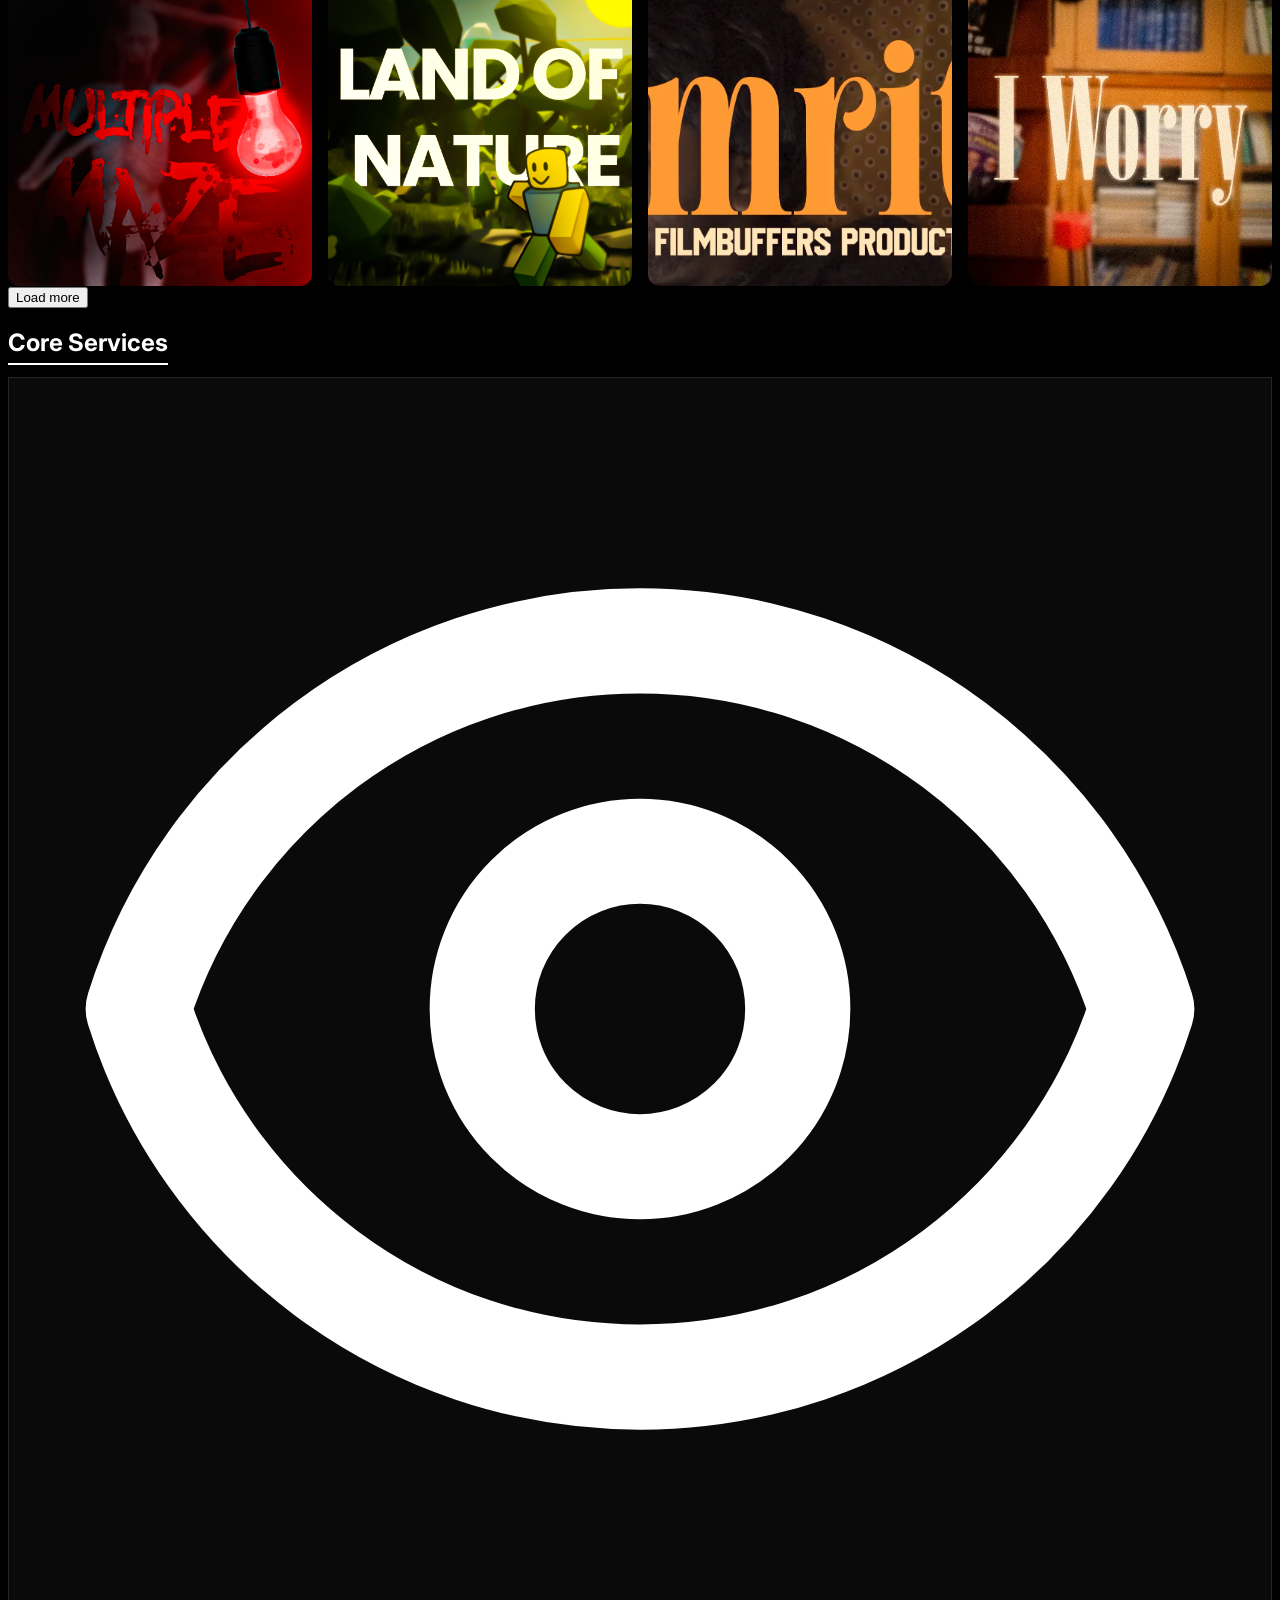
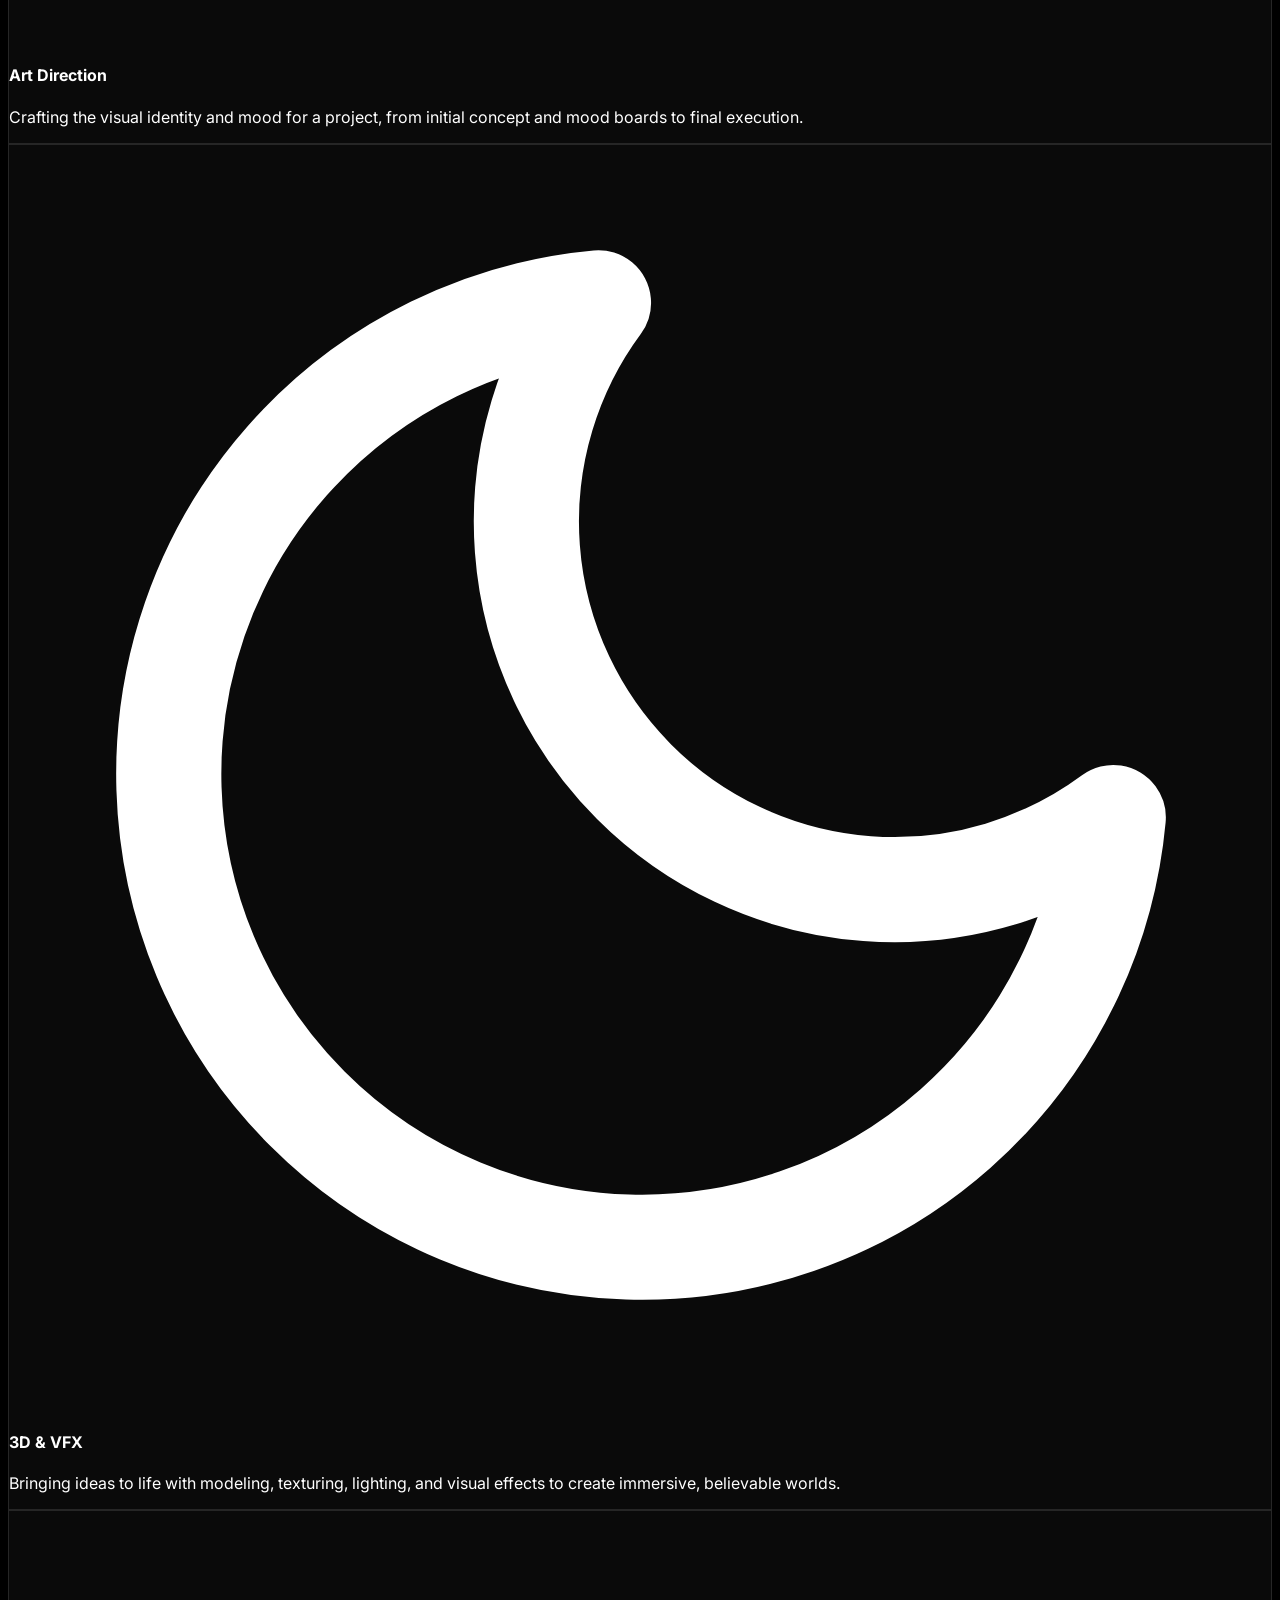
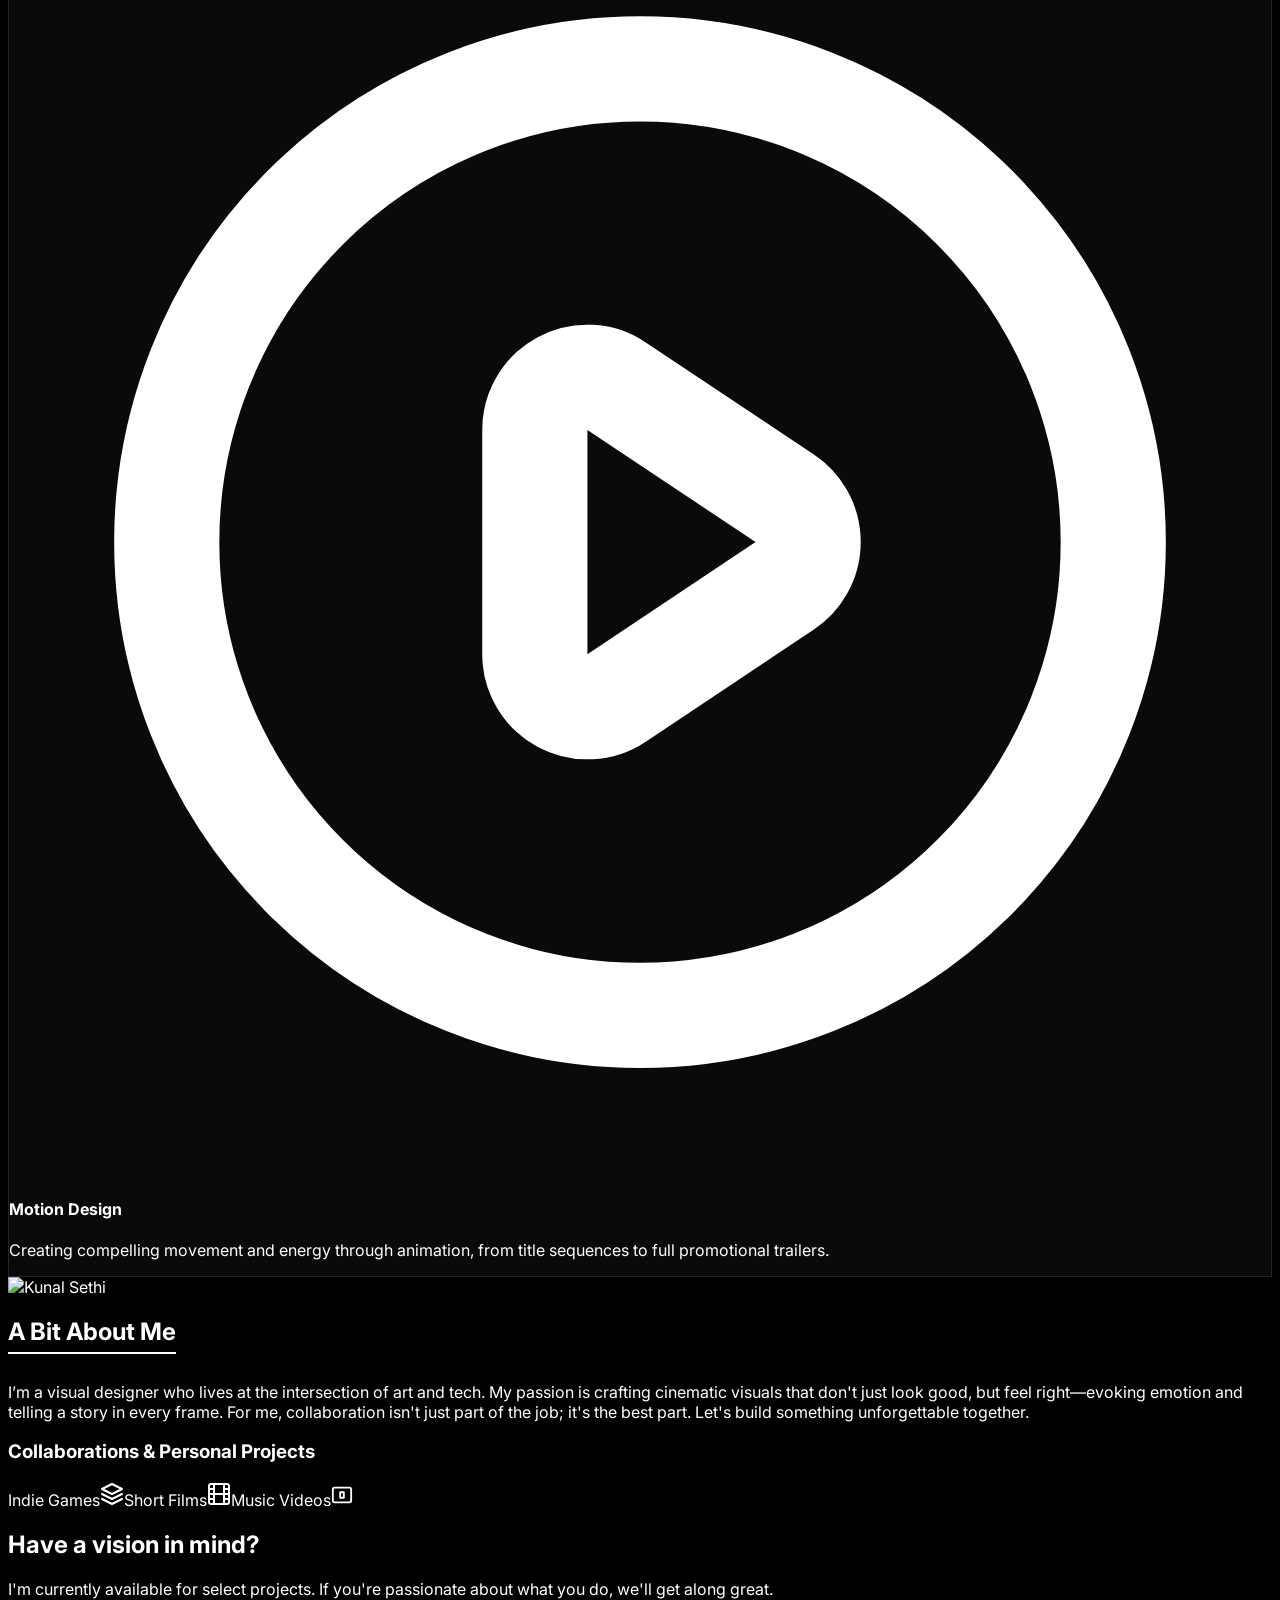
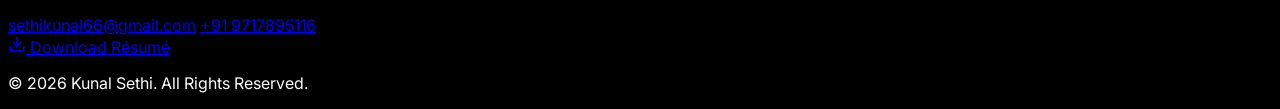
==== commit 7ad7b148: "favicon" ====
--- a/index.html
+++ b/index.html
@@ -9,7 +9,13 @@
     <link rel="preconnect" href="https://fonts.gstatic.com" crossorigin>
     <link href="https://fonts.googleapis.com/css2?family=Inter:wght@400;500;600;700;800;900&display=swap" rel="stylesheet">
     <meta name="description" content="Cinematic Visual Designer specializing in 3D, VFX, Motion, and Graphics. Portfolio highlights, case studies, and services." />
-    <!-- Favicon links removed to avoid 404s; add when assets are ready -->
+
+    <!-- Favicon Links -->
+    <link rel="apple-touch-icon" sizes="180x180" href="Favicon/apple-touch-icon.png">
+    <link rel="icon" type="image/png" sizes="32x32" href="Favicon/favicon-32x32.png">
+    <link rel="icon" type="image/png" sizes="16x16" href="Favicon/favicon-16x16.png">
+    <link rel="manifest" href="Favicon/site.webmanifest">
+
     <meta property="og:title" content="Kunal Sethi — Cinematic Visual Designer">
     <meta property="og:description" content="3D • VFX • Motion • Graphics. Explore highlights, portfolio, and services.">
     <meta property="og:type" content="website">
--- a/Final.css
+++ b/Final.css
@@ -102,8 +102,8 @@
 @keyframes spin { 0% { transform: rotate(0deg); } 100% { transform: rotate(360deg); } }
 
 .hero-media { position: absolute; top: 0; left: 0; width: 100%; height: 100%; z-index: -2; overflow: hidden;}
-.hero-media-element { 
-    width: 100%; height: 100%; object-fit: cover; 
+.hero-media-element {
+    width: 100%; height: 100%; object-fit: cover;
     animation: kenburns 40s ease-out infinite;
 }
 @keyframes kenburns {
@@ -131,7 +131,7 @@
 .section-title::after {
     content: '';
     position: absolute;
-    bottom: -8px; 
+    bottom: -8px;
     left: 0;
     width: 100%;
     height: 2px;
@@ -174,8 +174,8 @@
 .cinematic-viewer-content {
     position: relative; margin: auto; width: 100%; max-width: 1400px;
     display: grid;
-    grid-template-columns: minmax(0, 3fr) minmax(0, 1fr); 
-    gap: 5.5rem; 
+    grid-template-columns: minmax(0, 3fr) minmax(0, 1fr);
+    gap: 5.5rem;
     align-items: center;
     transform: scale(0.95); transition: transform 0.4s ease;
 }
@@ -188,10 +188,10 @@
     transition: transform 0.5s ease 0.2s, opacity 0.5s ease 0.2s;
 }
 .cinematic-viewer-overlay.is-open .viewer-media { transform: scale(1); opacity: 1; }
-.viewer-info { 
+.viewer-info {
     position: relative;
     padding-left: 2.5rem;
-    color: var(--muted); 
+    color: var(--muted);
     opacity: 0; transform: translateX(20px);
     transition: opacity 0.4s ease 0.3s, transform 0.4s ease 0.3s;
 }
@@ -330,7 +330,8 @@
 #highlights-track {
     scroll-snap-type: none !important;
     overscroll-behavior-x: contain;
-    touch-action: pan-x pinch-zoom;
+    /* FIX: Allow vertical scrolling on touch devices */
+    touch-action: pan-y pinch-zoom;
     cursor: grab;
 }
 #highlights-track:active { cursor: grabbing; }
@@ -407,21 +408,21 @@
 @media (max-width: 1024px) {
     .custom-cursor { display: none; }
     body { cursor: auto; }
-    .cinematic-viewer-content { 
-        grid-template-columns: 1fr; 
-        text-align: center; 
-    }
-    .viewer-info { 
-        margin-top: 1rem; 
-        max-width: 600px; 
-        margin-left: auto; 
+    .cinematic-viewer-content {
+        grid-template-columns: 1fr;
+        text-align: center;
+    }
+    .viewer-info {
+        margin-top: 1rem;
+        max-width: 600px;
+        margin-left: auto;
         margin-right: auto;
-        padding-left: 0; 
+        padding-left: 0;
     }
     .viewer-info::before {
-        display: none; 
-    }
-    .gallery-nav-btn { 
+        display: none;
+    }
+    .gallery-nav-btn {
         background-color: rgba(0,0,0,0.3);
     }
     .viewer-prev-btn { left: 1rem; }
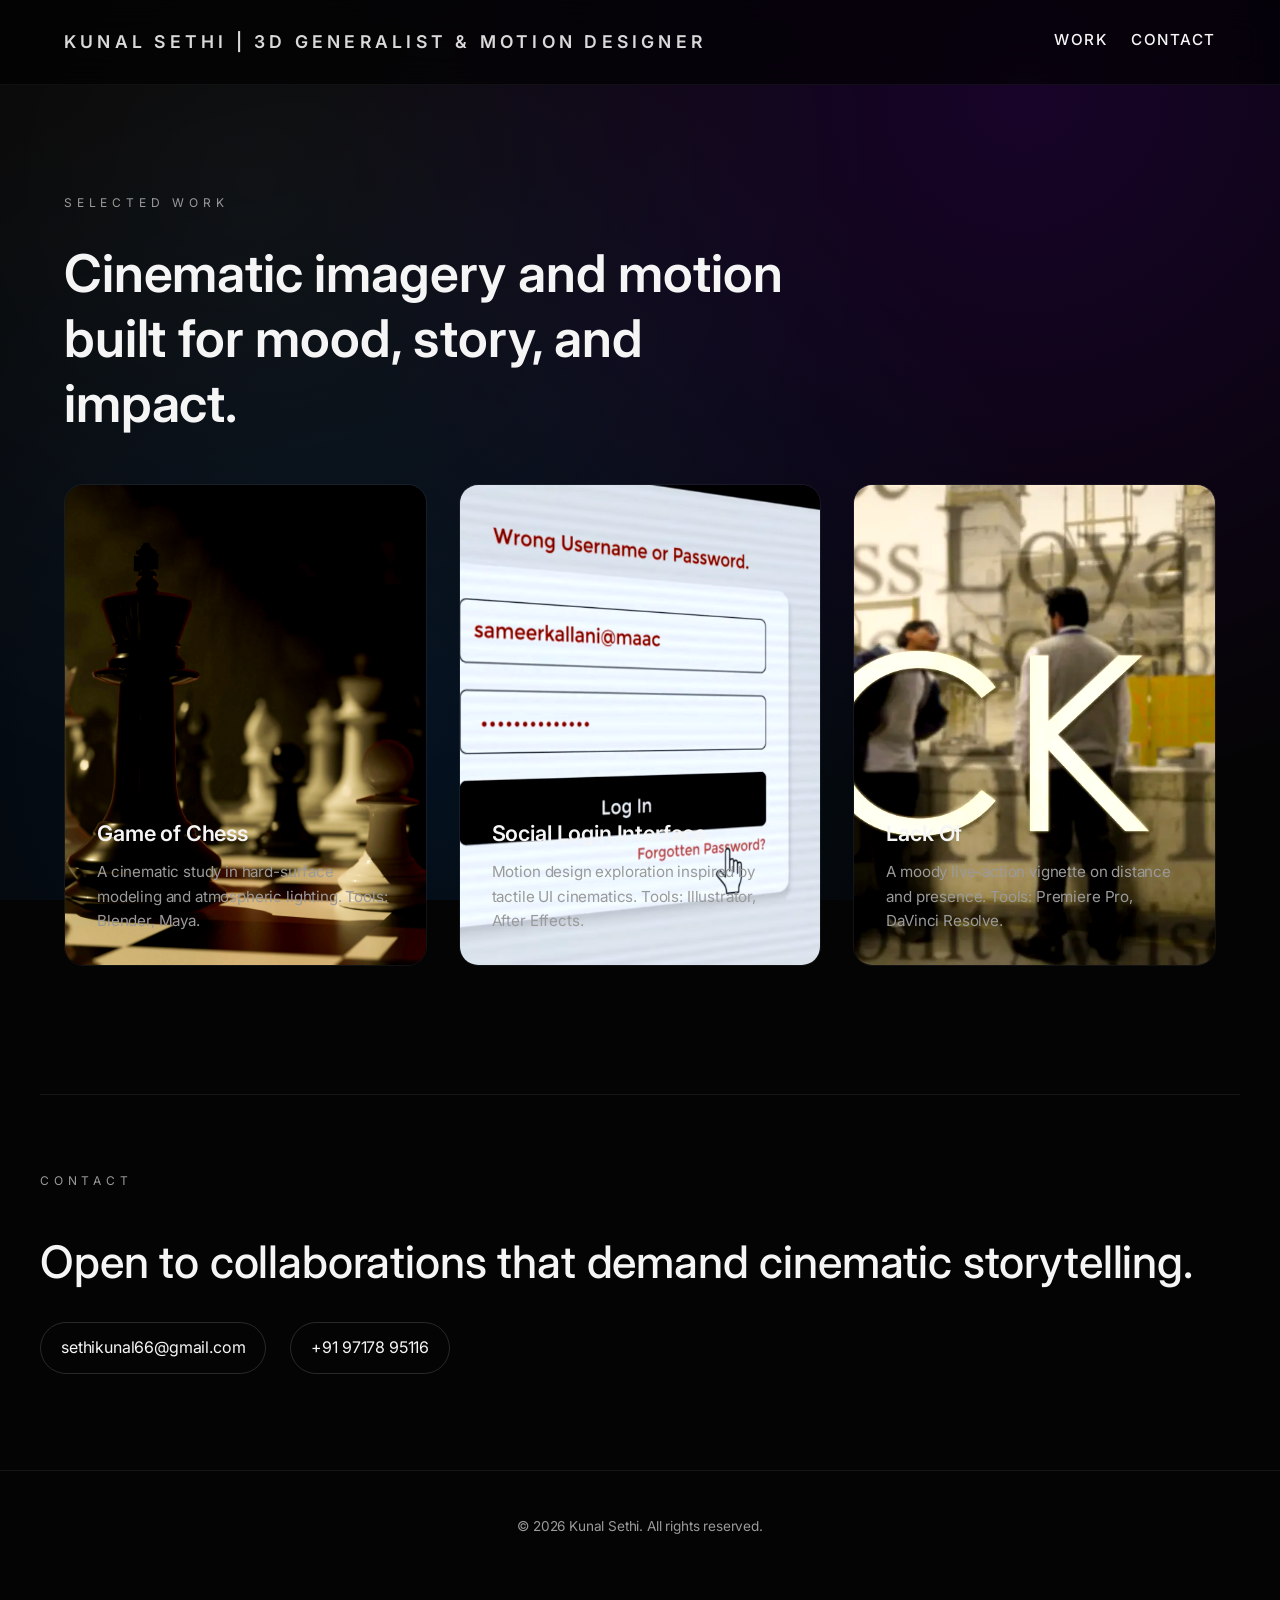
==== commit 310099c5: "Gemini baba" ====
--- a/index.html
+++ b/index.html
@@ -1,408 +1,93 @@
-<!DOCTYPE html>
-<html lang="en" class="scroll-smooth">
+﻿<!DOCTYPE html>
+<html lang="en">
 <head>
     <meta charset="UTF-8">
     <meta name="viewport" content="width=device-width, initial-scale=1.0">
-    <title>Kunal Sethi — Cinematic Visual Designer</title>
+    <title>Kunal Sethi | 3D Generalist & Motion Designer</title>
     <link rel="stylesheet" href="Final.css">
     <link rel="preconnect" href="https://fonts.googleapis.com">
     <link rel="preconnect" href="https://fonts.gstatic.com" crossorigin>
-    <link href="https://fonts.googleapis.com/css2?family=Inter:wght@400;500;600;700;800;900&display=swap" rel="stylesheet">
-    <meta name="description" content="Cinematic Visual Designer specializing in 3D, VFX, Motion, and Graphics. Portfolio highlights, case studies, and services." />
+    <link href="https://fonts.googleapis.com/css2?family=Inter:wght@400;500;600;700;800&display=swap" rel="stylesheet">
+    <meta name="description" content="Cinematic 3D generalist and motion designer. Selected work and contact details for new collaborations.">
+</head>
+<body>
+    <header class="site-header" id="top">
+        <div class="site-header__inner">
+            <a class="site-logo" href="#top">Kunal Sethi | 3D Generalist & Motion Designer</a>
+            <button class="nav-toggle" aria-expanded="false" aria-controls="site-nav" aria-label="Toggle navigation">
+                <span></span>
+                <span></span>
+                <span></span>
+            </button>
+            <nav class="site-nav" id="site-nav">
+                <a href="#work" class="nav-link">Work</a>
+                <a href="#contact" class="nav-link">Contact</a>
+            </nav>
+        </div>
+    </header>
 
-    <!-- Favicon Links -->
-    <link rel="apple-touch-icon" sizes="180x180" href="Favicon/apple-touch-icon.png">
-    <link rel="icon" type="image/png" sizes="32x32" href="Favicon/favicon-32x32.png">
-    <link rel="icon" type="image/png" sizes="16x16" href="Favicon/favicon-16x16.png">
-    <link rel="manifest" href="Favicon/site.webmanifest">
-
-    <meta property="og:title" content="Kunal Sethi — Cinematic Visual Designer">
-    <meta property="og:description" content="3D • VFX • Motion • Graphics. Explore highlights, portfolio, and services.">
-    <meta property="og:type" content="website">
-    <meta property="og:url" content="https://klaunis.github.io/Klaunis/">
-    <meta property="og:image" content="Portfolio/Live Action Thumbnails/Kalam.png">
-    <meta name="twitter:card" content="summary_large_image">
-    <meta name="twitter:title" content="Kunal Sethi — Cinematic Visual Designer">
-    <meta name="twitter:description" content="3D • VFX • Motion • Graphics">
-    <meta name="twitter:image" content="Portfolio/Live Action Thumbnails/Kalam.png">
-    <script type="application/ld+json">
-    {
-      "@context": "https://schema.org",
-      "@type": "Person",
-      "name": "Kunal Sethi",
-      "jobTitle": "Cinematic Visual Designer",
-      "email": "mailto:sethikunal66@gmail.com",
-      "url": "https://klaunis.github.io/Klaunis/",
-      "sameAs": []
-    }
-    </script>
-</head>
-<body class="bg-black text-neutral-200">
-    <div id="custom-cursor" class="custom-cursor"></div>
-    <div id="loader-overlay" class="loader-overlay"><div class="spinner"></div></div>
-    <main id="main-content">
-        <header id="main-nav" class="fixed top-0 left-0 w-full z-50 transition-all duration-300">
-            <nav class="w-full max-w-7xl mx-auto px-4 sm:px-6 lg:px-8 py-4 flex items-center justify-between">
-                <a href="#top" class="text-white text-lg font-black tracking-widest no-underline">KUNAL SETHI</a>
-                <div class="hidden md:flex items-center space-x-8">
-                    <a href="#featured" class="text-white no-underline opacity-90 hover:opacity-100 transition-opacity">Highlights</a>
-                    <a href="#portfolio" class="text-white no-underline opacity-90 hover:opacity-100 transition-opacity">Portfolio</a>
-                    <a href="#services" class="text-white no-underline opacity-90 hover:opacity-100 transition-opacity">Services</a>
-                    <a id="resume-nav" href="#" class="text-white no-underline opacity-90 hover:opacity-100 transition-opacity" download>Résumé</a>
-                    <a href="#contact" class="text-white no-underline border border-white px-4 py-2 rounded-full hover:bg-white hover:text-black transition-colors">Let’s Talk</a>
-                </div>
-                <button class="md:hidden p-2 rounded-md hover:bg-white/10 transition-colors" aria-label="Open menu" id="hamburger">
-                    <svg class="w-6 h-6 text-white" fill="none" stroke="currentColor" viewBox="0 0 24 24" xmlns="http://www.w3.org/2000/svg"><path stroke-linecap="round" stroke-linejoin="round" stroke-width="2" d="M4 6h16M4 12h16m-7 6h7"></path></svg>
-                </button>
-            </nav>
-            <div id="navMenu" class="hidden md:hidden absolute top-full left-0 w-full bg-black/80 backdrop-blur-lg border-t border-white/10 transform -translate-y-4 opacity-0 transition-all duration-300">
-                <ul class="flex flex-col items-center space-y-6 py-8 list-none p-0 m-0">
-                    <li><a href="#featured" class="text-white text-lg no-underline">Highlights</a></li>
-                    <li><a href="#portfolio" class="text-white text-lg no-underline">Portfolio</a></li>
-                    <li><a href="#services" class="text-white text-lg no-underline">Services</a></li>
-                    <li><a id="resume-nav-mobile" href="#" class="text-white text-lg no-underline" download>Résumé</a></li>
-                    <li><a href="#contact" class="text-white text-lg no-underline">Let’s Talk</a></li>
-                </ul>
+    <main>
+        <section id="work" class="work">
+            <div class="work-intro">
+                <p class="eyebrow">Selected Work</p>
+                <h1 class="headline">Cinematic imagery and motion built for mood, story, and impact.</h1>
             </div>
-        </header>
-        <section id="top" class="relative min-h-screen grid place-items-center text-center overflow-hidden">
-            <div class="hero-media">
-                <video autoplay muted loop playsinline preload="none" class="hero-media-element"></video>
-            </div>
-            <div class="absolute inset-0 bg-gradient-to-t from-black/80 via-black/50 to-transparent z-10"></div>
-            <div class="relative z-20 w-full px-4 sm:px-6 lg:px-8">
-                <h1 id="hero-title" class="text-white font-extrabold text-6xl sm:text-8xl md:text-[9rem] m-0">KUNAL SETHI</h1>
-                <p class="hero-subtitle text-white/80 text-lg sm:text-xl md:text-2xl mt-2 mb-8 font-medium">Cinematic Visual Designer • 3D • VFX • Motion • Graphics</p>
-                <a class="hero-cta bg-transparent text-white border-2 border-white font-bold py-3 px-8 rounded-full hover:bg-white hover:text-black transition-colors" href="#featured">View Work</a>
-            </div>
-            <div class="absolute bottom-6 left-1/2 transform -translate-x-1/2 w-8 h-12 border-2 border-white rounded-full opacity-60">
-                <div class="w-1 h-3 bg-white mx-auto mt-2 animate-bounce"></div>
+            <div class="work-grid">
+                <a class="work-card" href="project-chess.html">
+                    <figure>
+                        <picture>
+                            <source srcset="Portfolio/3D/Chess/Render Chess 1.webp" type="image/webp">
+                            <img src="Portfolio/3D/Chess/Render Chess 1.jpg" alt="Cinematic chess board render with dramatic lighting.">
+                        </picture>
+                        <figcaption>
+                            <h2>Game of Chess</h2>
+                            <p>A cinematic study in hard-surface modeling and atmospheric lighting. Tools: Blender, Maya.</p>
+                        </figcaption>
+                    </figure>
+                </a>
+                <a class="work-card" href="project-social-login.html">
+                    <figure>
+                        <picture>
+                            <source srcset="Portfolio/Motion/Computer Screen Shot.webp" type="image/webp">
+                            <img src="Portfolio/Motion/Computer.png" alt="Stylized login interface floating on a dark desktop scene.">
+                        </picture>
+                        <figcaption>
+                            <h2>Social Login Interface</h2>
+                            <p>Motion design exploration inspired by tactile UI cinematics. Tools: Illustrator, After Effects.</p>
+                        </figcaption>
+                    </figure>
+                </a>
+                <a class="work-card" href="project-lack-of.html">
+                    <figure>
+                        <picture>
+                            <source srcset="Portfolio/Live Action Thumbnails/Lack Of Thumbnail.webp" type="image/webp">
+                            <img src="Portfolio/Live Action Thumbnails/Lack Of.webp" alt="Portrait of a character drenched in cinematic pink and blue lighting.">
+                        </picture>
+                        <figcaption>
+                            <h2>Lack Of</h2>
+                            <p>A moody live-action vignette on distance and presence. Tools: Premiere Pro, DaVinci Resolve.</p>
+                        </figcaption>
+                    </figure>
+                </a>
             </div>
         </section>
-        <section id="featured" class="py-12 sm:py-20 w-full fade-in-section">
-            <div class="w-full max-w-7xl mx-auto px-4 sm:px-6 lg:px-8 mb-8">
-                <h2 class="section-title text-3xl sm:text-4xl font-extrabold pb-2">Highlights</h2>
-            </div>
-            <div id="highlights-container" class="relative">
-                <div id="highlights-track" class="flex overflow-x-auto scroll-snap-type-x-mandatory gap-8 px-[5vw] no-scrollbar"></div>
-                <div class="w-full max-w-4xl mx-auto mt-6 px-4 sm:px-6 lg:px-8 flex items-center justify-center gap-4">
-                    <button id="highlight-prev" class="p-2 rounded-full hover:bg-white/10 transition-colors" aria-label="Previous highlight">
-                        <svg class="w-6 h-6" fill="none" stroke="currentColor" viewBox="0 0 24 24"><path stroke-linecap="round" stroke-linejoin="round" stroke-width="2" d="M15 19l-7-7 7-7"></path></svg>
-                    </button>
-                    <div id="highlight-joystick" class="highlight-joystick w-full" aria-label="Highlights joystick" role="slider" aria-valuemin="-100" aria-valuemax="100" aria-valuenow="0" tabindex="0">
-                        <div class="hj-track"></div>
-                        <div class="hj-handle"></div>
-                    </div>
-                    <button id="highlight-next" class="p-2 rounded-full hover:bg-white/10 transition-colors" aria-label="Next highlight">
-                        <svg class="w-6 h-6" fill="none" stroke="currentColor" viewBox="0 0 24 24"><path stroke-linecap="round" stroke-linejoin="round" stroke-width="2" d="M9 5l7 7-7 7"></path></svg>
-                    </button>
+
+        <section id="contact" class="contact">
+            <div class="contact__inner">
+                <p class="eyebrow">Contact</p>
+                <h2>Open to collaborations that demand cinematic storytelling.</h2>
+                <div class="contact__links">
+                    <a href="mailto:sethikunal66@gmail.com">sethikunal66@gmail.com</a>
+                    <a href="tel:+919717895116">+91 97178 95116</a>
                 </div>
             </div>
         </section>
-        <section id="portfolio" class="py-12 sm:py-20 fade-in-section">
-            <div class="w-full max-w-7xl mx-auto px-4 sm:px-6 lg:px-8">
-                <h2 class="section-title text-3xl sm:text-4xl font-extrabold pb-2 mb-8">Portfolio</h2>
-                <div class="mb-24 aspect-video relative">
-                    <div id="showcase-reel-parallax-inner" class="absolute inset-0 rounded-lg overflow-hidden group"></div>
-                </div>
-                <p class="text-neutral-400 mb-8 max-w-2xl">Selected work across 3D, VFX, Graphics & Motion. Hover to focus, click to explore.</p>
-                <div class="flex flex-wrap gap-4 mb-8">
-                    <button class="px-4 py-2 rounded-full font-bold bg-white text-black" data-tab="all">All</button>
-                    <button class="px-4 py-2 rounded-full font-bold bg-transparent border-2 border-neutral-700 text-neutral-300 hover:bg-neutral-800 hover:border-neutral-800" data-tab="3d">3D</button>
-                    <button class="px-4 py-2 rounded-full font-bold bg-transparent border-2 border-neutral-700 text-neutral-300 hover:bg-neutral-800 hover:border-neutral-800" data-tab="vfx">VFX</button>
-                    <button class="px-4 py-2 rounded-full font-bold bg-transparent border-2 border-neutral-700 text-neutral-300 hover:bg-neutral-800 hover:border-neutral-800" data-tab="graphics">Graphics</button>
-                    <button class="px-4 py-2 rounded-full font-bold bg-transparent border-2 border-neutral-700 text-neutral-300 hover:bg-neutral-800 hover:border-neutral-800" data-tab="motion">Motion</button>
-                    <button class="px-4 py-2 rounded-full font-bold bg-transparent border-2 border-neutral-700 text-neutral-300 hover:bg-neutral-800 hover:border-neutral-800" data-tab="live">Live Action</button>
-                </div>
-                <div id="portfolio-grid" class="portfolio-item-grid"></div>
-                <div class="flex justify-center items-center gap-3 mt-6">
-                    <button id="portfolioLoadMore" class="px-4 py-2 rounded-full font-bold bg-transparent border-2 border-neutral-700 text-neutral-300 hover:bg-neutral-800 hover:border-neutral-800">Load more</button>
-                    <button id="portfolioShowLess" class="px-4 py-2 rounded-full font-bold bg-transparent border-2 border-neutral-700 text-neutral-300 hover:bg-neutral-800 hover:border-neutral-800" style="display:none">Show less</button>
-                </div>
-            </div>
-        </section>
-        <section id="services" class="py-12 sm:py-20 bg-neutral-950 fade-in-section">
-            <div class="w-full max-w-5xl mx-auto px-4 sm:px-6 lg:px-8">
-                <h2 class="section-title text-3xl sm:text-4xl font-extrabold text-center mb-12 pb-2">Core Services</h2>
-                <div id="services-grid" class="grid grid-cols-1 md:grid-cols-3 gap-8"></div>
-            </div>
-        </section>
-        <section id="about" class="py-12 sm:py-20 fade-in-section">
-            <div class="w-full max-w-4xl mx-auto px-4 sm:px-6 lg:px-8 flex flex-col md:flex-row items-center gap-12">
-                <img id="about-image" src="" alt="Kunal Sethi" class="w-48 h-48 rounded-full object-cover flex-shrink-0 border-4 border-neutral-800">
-                <div>
-                    <h2 id="about-title" class="section-title text-3xl font-bold pb-2"></h2>
-                    <p id="about-text" class="text-neutral-400 mt-8 leading-relaxed"></p>
-                </div>
-            </div>
-        </section>
-        <section id="collaborations" class="py-12 sm:py-20 border-t border-neutral-800 fade-in-section">
-            <div class="w-full max-w-5xl mx-auto px-4 sm:px-6 lg:px-8">
-                <h3 class="text-center text-neutral-500 text-sm font-semibold tracking-widest uppercase mb-8">Collaborations & Personal Projects</h3>
-                <div id="collaborations-grid" class="flex justify-center items-center gap-12 sm:gap-16 flex-wrap grayscale opacity-60"></div>
-            </div>
-        </section>
-        <footer id="contact" class="border-t border-neutral-800 py-16 fade-in-section">
-            <div class="w-full max-w-7xl mx-auto px-4 sm:px-6 lg:px-8 text-center">
-                <h2 id="contact-title" class="text-4xl sm:text-5xl font-bold"></h2>
-                <p id="contact-subtitle" class="text-neutral-400 mt-4 text-lg"></p>
-                <div class="flex flex-col sm:flex-row justify-center items-center gap-4 mt-8">
-                    <a id="contact-email" class="bg-white text-black font-bold py-3 px-8 rounded-full hover:scale-105 transition-transform"></a>
-                    <a id="contact-phone" class="border-2 border-neutral-700 text-neutral-300 font-bold py-3 px-8 rounded-full hover:bg-neutral-800 hover:border-neutral-800 transition-colors"></a>
-                </div>
-                <div class="mt-6">
-                    <a id="resume-link" class="inline-flex items-center gap-2 border-2 border-neutral-700 text-neutral-300 font-bold py-3 px-8 rounded-full hover:bg-neutral-800 hover:border-neutral-800 transition-colors" download>
-                        <svg xmlns="http://www.w3.org/2000/svg" width="18" height="18" viewBox="0 0 24 24" fill="none" stroke="currentColor" stroke-width="2" stroke-linecap="round" stroke-linejoin="round"><path d="M21 15v4a2 2 0 0 1-2 2H5a2 2 0 0 1-2-2v-4"/><polyline points="7 10 12 15 17 10"/><line x1="12" y1="15" x2="12" y2="3"/></svg>
-                        <span>Download Résumé</span>
-                    </a>
-                </div>
-                <p class="text-center text-neutral-500 text-sm mt-16">© <span id="year"></span> Kunal Sethi. All Rights Reserved.</p>
-            </div>
-        </footer>
     </main>
-    <div class="cinematic-viewer-overlay" id="cinematicViewerOverlay">
-        <div class="cinematic-viewer-content" onclick="event.stopPropagation()">
-            <div class="viewer-media-container">
-                <div id="viewerMediaWrapper"></div>
-                <button id="prevBtn" class="gallery-nav-btn viewer-prev-btn" aria-label="Previous item">&#8249;</button>
-                <button id="nextBtn" class="gallery-nav-btn viewer-next-btn" aria-label="Next item">&#8250;</button>
-                <div class="viewer-progress-bar"><div id="viewerProgressIndicator" class="viewer-progress-indicator"></div></div>
-            </div>
-            <div class="viewer-info">
-                <h3 id="viewerCaption" role="status" aria-live="polite"></h3>
-                <p id="viewerDescription"></p>
-                <div id="viewerTools" class="viewer-tools" aria-label="Tools used" role="list"></div>
-            </div>
-        </div>
-        <button id="closeViewerBtn" class="absolute top-6 right-8 text-white text-4xl font-light cursor-pointer z-50" aria-label="Close viewer">&times;</button>
-    </div>
-    <a href="#top" id="scrollToTop" class="scroll-to-top" aria-label="Scroll to top">
-        <svg xmlns="http://www.w3.org/2000/svg" width="24" height="24" viewBox="0 0 24 24" fill="none" stroke="currentColor" stroke-width="2" stroke-linecap="round" stroke-linejoin="round"><path d="M12 19V5M5 12l7-7 7 7"/></svg>
-    </a>
-    <style>
-      /* Overrides and accessibility improvements */
-      .comparison-slider .slider-handle::after { content: '\2194' !important; }
-      .viewer-tools { display: flex; flex-wrap: wrap; gap: 0.5rem 0.75rem; margin-top: 0.75rem; }
-      .viewer-tools [role="listitem"] { display: inline-flex; align-items: center; gap: 0.4rem; padding: 0.25rem 0.5rem; border: 1px solid rgba(255,255,255,0.12); border-radius: 9999px; background: rgba(255,255,255,0.06); }
-      .viewer-tools img, .viewer-tools svg { width: 18px; height: 18px; object-fit: contain; display: inline-block; }
-      .viewer-tools .tool-name { font-size: 0.8rem; color: #e5e5e5; }
-      :focus-visible { outline: 2px solid #8ab4ff; outline-offset: 2px; }
-      @media (prefers-reduced-motion: reduce) { * { animation: none !important; transition: none !important; } .hero-media-element { animation: none !important; } body::before { background: none !important; } }
-      /* Highlights joystick styling */
-      .highlight-joystick { position: relative; height: 28px; }
-      .highlight-joystick .hj-track { position: absolute; top: 50%; left: 0; right: 0; height: 4px; background: #262626; border-radius: 9999px; transform: translateY(-50%); }
-      .highlight-joystick .hj-handle { position: absolute; top: 50%; left: 50%; width: 22px; height: 22px; border-radius: 50%; background: #fff; transform: translate(-50%, -50%); transition: transform 200ms ease; box-shadow: 0 0 0 2px rgba(255,255,255,0.15); cursor: grab; }
-      .highlight-joystick.dragging .hj-handle { transition: none; cursor: grabbing; }
-      @keyframes hj-bounce { 0% { transform: translate(-50%, -50%) scale(1); } 50% { transform: translate(-50%, -50%) scale(0.92); } 100% { transform: translate(-50%, -50%) scale(1); } }
-      .hj-handle.hj-bounce { animation: hj-bounce 200ms ease; }
 
-      /* Smooth comparison slider handle/divider */
-      .comparison-slider .slider-handle { transition: left 220ms cubic-bezier(.22,.61,.36,1), transform 150ms ease; }
-      .comparison-slider .slider-handle:active { transform: scale(0.95); }
-      .comparison-slider .slider-divider { transition: left 180ms ease; }
-      .comparison-slider .after-image-container { transition: clip-path 180ms ease; }
+    <footer class="site-footer">
+        <p>&copy; <span id="year"></span> Kunal Sethi. All rights reserved.</p>
+    </footer>
 
-      /* Responsive typography */
-      #hero-title { font-size: clamp(2.5rem, 14vw, 9rem); line-height: 1.03; }
-      #top .font-medium { font-size: clamp(1rem, 3.5vw, 2rem); }
-
-      /* Responsive portfolio grid */
-      @media (max-width: 1024px) {
-        .portfolio-item-grid { grid-template-columns: repeat(3, minmax(0, 1fr)); gap: 0.75rem; }
-      }
-      @media (max-width: 768px) {
-        .portfolio-item-grid { grid-template-columns: repeat(2, minmax(0, 1fr)); gap: 0.75rem; }
-        .portfolio-item { aspect-ratio: 4/3; }
-      }
-      @media (max-width: 420px) {
-        .portfolio-item-grid { grid-template-columns: 1fr; gap: 0.75rem; }
-        .portfolio-item { aspect-ratio: 4/3; }
-      }
-    </style>
-    <script src="https://cdn.tailwindcss.com"></script>
-    <script src="Final.js"></script>
-    <script>
-    document.addEventListener('DOMContentLoaded', () => {
-        // This script block contains fixes for UI interactions that must run after the main script has populated the page.
-    
-        // Wires the correct résumé URL to all résumé links on the page.
-        function setupResumeLinks() {
-            try {
-                const resumeUrl = window.portfolioConfig?.resume?.file;
-                if (!resumeUrl) return;
-    
-                const resumeNav = document.getElementById('resume-nav');
-                const resumeNavMobile = document.getElementById('resume-nav-mobile');
-                const resumeFooter = document.getElementById('resume-link');
-    
-                if (resumeNav) resumeNav.href = resumeUrl;
-                if (resumeNavMobile) resumeNavMobile.href = resumeUrl;
-                if (resumeFooter) resumeFooter.href = resumeUrl;
-            } catch (error) {
-                console.error("Could not set up résumé links:", error);
-            }
-        }
-    
-        // Rebuilds the highlights carousel for infinite looping and robust navigation.
-        function setupAdvancedCarousel() {
-            const track = document.getElementById('highlights-track');
-            if (!track) return;
-    
-            // Clone the track to remove any old event listeners and start fresh.
-            const freshTrack = track.cloneNode(true);
-            track.parentNode.replaceChild(freshTrack, track);
-    
-            const slidesBase = Array.from(freshTrack.querySelectorAll('.highlight-slide'));
-            if (slidesBase.length <= 1) return; // No need for carousel logic with 0 or 1 slide.
-    
-            // Create clones for the infinite loop effect.
-            const firstClone = slidesBase[0].cloneNode(true);
-            firstClone.dataset.clone = 'first';
-            const lastClone = slidesBase[slidesBase.length - 1].cloneNode(true);
-            lastClone.dataset.clone = 'last';
-    
-            freshTrack.insertBefore(lastClone, slidesBase[0]);
-            freshTrack.appendChild(firstClone);
-    
-            const allSlides = Array.from(freshTrack.querySelectorAll('.highlight-slide'));
-    
-            // Start the scroll position at the beginning of the "real" slides.
-            requestAnimationFrame(() => {
-                const firstRealSlide = freshTrack.querySelector('.highlight-slide:not([data-clone])');
-                if (firstRealSlide) {
-                    const initialLeft = firstRealSlide.offsetLeft - (freshTrack.clientWidth - firstRealSlide.clientWidth) / 2;
-                    freshTrack.scrollLeft = initialLeft;
-                }
-            });
-    
-            const observer = new IntersectionObserver((entries) => {
-                entries.forEach(e => {
-                    if (e.isIntersecting) {
-                        allSlides.forEach(s => s.classList.remove('is-active'));
-                        e.target.classList.add('is-active');
-                    }
-                });
-            }, { root: freshTrack, threshold: 0.6 });
-            allSlides.forEach(s => observer.observe(s));
-    
-            // Function to seamlessly jump from a clone to its real counterpart.
-            function normalizeLoop() {
-                const centerX = freshTrack.scrollLeft + freshTrack.clientWidth / 2;
-                const activeSlide = allSlides.reduce((closest, slide) => {
-                    const slideCenter = slide.offsetLeft + slide.clientWidth / 2;
-                    const distance = Math.abs(centerX - slideCenter);
-                    return distance < closest.distance ? { slide, distance } : closest;
-                }, { slide: null, distance: Infinity }).slide;
-    
-                if (activeSlide && activeSlide.dataset.clone) {
-                    const targetProjectId = activeSlide.dataset.projectId;
-                    const realSlide = freshTrack.querySelector(`.highlight-slide:not([data-clone])[data-project-id="${targetProjectId}"]`);
-                    if (realSlide) {
-                        const newScrollLeft = realSlide.offsetLeft - (freshTrack.clientWidth - realSlide.clientWidth) / 2;
-                        const prevBehavior = freshTrack.style.scrollBehavior;
-                        freshTrack.style.scrollBehavior = 'auto'; // Instant jump
-                        freshTrack.scrollLeft = newScrollLeft;
-                        freshTrack.style.scrollBehavior = prevBehavior;
-                    }
-                }
-            }
-            freshTrack.addEventListener('scroll', normalizeLoop);
-    
-            function centerOnSlide(slide) {
-                const left = slide.offsetLeft - (freshTrack.clientWidth - slide.clientWidth) / 2;
-                freshTrack.scrollTo({ left, behavior: 'smooth' });
-            }
-    
-            function getClosestSlide() {
-                const center = freshTrack.scrollLeft + freshTrack.clientWidth / 2;
-                return allSlides.reduce((closest, slide) => {
-                    const mid = slide.offsetLeft + slide.clientWidth / 2;
-                    const d = Math.abs(mid - center);
-                    return d < closest.dist ? { el: slide, dist: d } : closest;
-                }, { el: allSlides[0], dist: Infinity }).el;
-            }
-    
-            // *** FIXED ARROW NAVIGATION LOGIC ***
-            function navigate(direction) {
-                const highlightIds = window.portfolioConfig?.highlights || [];
-                if (highlightIds.length === 0) return;
-    
-                const currentSlide = getClosestSlide();
-                const currentProjectId = currentSlide.dataset.projectId;
-                const currentIndex = highlightIds.indexOf(currentProjectId);
-    
-                if (currentIndex === -1) return; // Should not happen
-    
-                const nextIndex = (currentIndex + direction + highlightIds.length) % highlightIds.length;
-                const nextProjectId = highlightIds[nextIndex];
-                const targetSlide = freshTrack.querySelector(`.highlight-slide:not([data-clone])[data-project-id="${nextProjectId}"]`);
-    
-                if (targetSlide) {
-                    centerOnSlide(targetSlide);
-                }
-            }
-    
-            document.getElementById('highlight-prev')?.addEventListener('click', () => navigate(-1));
-            document.getElementById('highlight-next')?.addEventListener('click', () => navigate(1));
-    
-            // Setup joystick controls
-            const joy = document.getElementById('highlight-joystick');
-            if (joy) {
-                const handle = joy.querySelector('.hj-handle');
-                let active = false, joyVal = 0, raf = null;
-    
-                function setHandle(n) {
-                    const rect = joy.getBoundingClientRect();
-                    const half = (rect.width - handle.offsetWidth) / 2;
-                    const clamped = Math.max(-1, Math.min(1, n));
-                    handle.style.transform = `translate(-50%, -50%) translateX(${clamped * half}px)`;
-                    joy.setAttribute('aria-valuenow', String(Math.round(clamped * 100)));
-                    joyVal = clamped;
-                }
-    
-                function loop() {
-                    if (!active) { raf = null; return; }
-                    freshTrack.scrollLeft += joyVal * (freshTrack.clientWidth * 0.02);
-                    raf = requestAnimationFrame(loop);
-                }
-    
-                function down(e) {
-                    active = true;
-                    joy.classList.add('dragging');
-                    move(e);
-                    if (!raf) raf = requestAnimationFrame(loop);
-                    window.addEventListener('pointermove', move);
-                    window.addEventListener('pointerup', up, { once: true });
-                }
-    
-                function move(e) {
-                    const r = joy.getBoundingClientRect();
-                    const half = (r.width - handle.offsetWidth) / 2;
-                    const rawX = e.clientX - r.left;
-                    const dx = rawX - r.width / 2;
-                    const n = dx / half;
-                    setHandle(Math.max(-1, Math.min(1, n)));
-                }
-    
-                function up() {
-                    active = false;
-                    joy.classList.remove('dragging');
-                    setHandle(0);
-                    handle.classList.add('hj-bounce');
-                    setTimeout(() => handle.classList.remove('hj-bounce'), 220);
-                    window.removeEventListener('pointermove', move);
-                    const closest = getClosestSlide();
-                    centerOnSlide(closest);
-                }
-    
-                joy.addEventListener('pointerdown', down);
-            }
-        }
-    
-        // Run all setup functions.
-        setupResumeLinks();
-        setupAdvancedCarousel();
-    });
-    </script>
+    <script src="Final.js" defer></script>
 </body>
-</html>+</html>
--- a/Final.css
+++ b/Final.css
@@ -1,476 +1,405 @@
-:root {
-    --bg: #000;
-    --fg: #fff;
-    --muted: #bdbdbd;
-    --cursor-glow-color: rgba(100, 100, 255, 0.07);
+﻿:root {
+    --bg: #040404;
+    --bg-accent: radial-gradient(circle at 20% 20%, rgba(255, 255, 255, 0.06), transparent 50%),
+                  radial-gradient(circle at 80% 10%, rgba(132, 0, 255, 0.2), transparent 55%),
+                  radial-gradient(circle at 30% 80%, rgba(0, 120, 255, 0.15), transparent 60%);
+    --fg: #f5f5f5;
+    --muted: #9a9a9a;
+    --accent: rgba(255, 255, 255, 0.12);
+    --accent-strong: rgba(255, 255, 255, 0.85);
+    --card-border: rgba(255, 255, 255, 0.06);
+    --transition: 220ms ease;
+}
+
+* {
+    box-sizing: border-box;
 }
 
 body {
-    font-family: 'Inter', sans-serif;
-    -webkit-font-smoothing: antialiased;
-    background-color: var(--bg);
+    margin: 0;
+    min-height: 100vh;
+    font-family: 'Inter', system-ui, -apple-system, BlinkMacSystemFont, 'Segoe UI', sans-serif;
+    background: var(--bg);
     color: var(--fg);
+    letter-spacing: -0.01em;
+    line-height: 1.6;
     overflow-x: hidden;
-    cursor: none;
-}
-
-#main-content {
-    transition: transform 0.5s ease, opacity 0.5s ease;
-}
-
-/* Spacing for hero CTA to avoid overlap with subtitle */
-.hero-cta { display: inline-block; margin-top: 1rem; }
-
-body.viewer-open #main-content {
-    transform: scale(0.98);
-    opacity: 0.5;
-    filter: blur(4px);
-}
-
-body.viewer-open, body.viewer-open * {
-    cursor: auto !important;
-}
-body.viewer-open .custom-cursor {
-    display: none;
-}
-
-body::after {
-    content: "";
-    position: fixed;
-    top: 0; left: 0;
-    width: 100vw; height: 100vh;
-    pointer-events: none;
-    background-image: url('data:image/svg+xml,<svg xmlns="http://www.w3.org/2000/svg" viewBox="0 0 800 800"><filter id="a"><feTurbulence type="fractalNoise" baseFrequency=".65" numOctaves="3" stitchTiles="stitch"/></filter><rect width="100%" height="100%" filter="url(%23a)"/></svg>');
-    opacity: 0.015;
-    z-index: -3;
-}
-
-.custom-cursor {
-    position: fixed;
-    width: 24px;
-    height: 24px;
-    border: 1px solid var(--muted);
-    border-radius: 50%;
-    pointer-events: none;
-    transform: translate(-50%, -50%);
-    transition: width 0.2s ease, height 0.2s ease, background-color 0.2s ease, border-color 0.2s ease;
-    z-index: 10000;
-    mix-blend-mode: difference;
-}
-.custom-cursor.is-interactive {
-    width: 48px;
-    height: 48px;
-    background-color: rgba(255, 255, 255, 0.1);
-    border-color: transparent;
+    position: relative;
 }
 
 body::before {
     content: '';
     position: fixed;
-    top: 0; left: 0; width: 100%; height: 100%;
-    pointer-events: none; z-index: -1;
-    background: radial-gradient(
-        600px circle at var(--mouse-x, 0px) var(--mouse-y, 0px),
-        var(--cursor-glow-color),
-        transparent 40%
-    );
-    transition: background 0.1s ease-out;
-}
-
-@media (pointer: fine) {
-    *::-webkit-scrollbar { width: 10px; }
-    *::-webkit-scrollbar-thumb { background: #3a3a3a; border-radius: 8px; }
-    *::-webkit-scrollbar-track { background: #111; }
-    .no-scrollbar::-webkit-scrollbar { display: none; }
-}
-.no-scrollbar {
-    -ms-overflow-style: none;
-    scrollbar-width: none;
-}
-
-.loader-overlay {
-    position: fixed; top: 0; left: 0; width: 100%; height: 100%;
-    display: flex; align-items: center; justify-content: center;
-    background-color: #000; z-index: 9999;
-    transition: opacity 0.5s ease-out;
-}
-.spinner {
-    width: 60px; height: 60px; border: 4px solid #111;
-    border-top: 4px solid #fff; border-radius: 50%;
-    animation: spin 1s linear infinite;
-}
-@keyframes spin { 0% { transform: rotate(0deg); } 100% { transform: rotate(360deg); } }
-
-.hero-media { position: absolute; top: 0; left: 0; width: 100%; height: 100%; z-index: -2; overflow: hidden;}
-.hero-media-element {
-    width: 100%; height: 100%; object-fit: cover;
-    animation: kenburns 40s ease-out infinite;
-}
-@keyframes kenburns {
-    0% { transform: scale(1.05) translate(1%, -2%); }
-    50% { transform: scale(1) translate(0, 0); }
-    100% { transform: scale(1.05) translate(1%, -2%); }
-}
-
-#hero-title {
-    animation: hero-title-anim 2s ease-out 0.5s forwards;
-    opacity: 0;
-    letter-spacing: 0.2em;
-}
-@keyframes hero-title-anim {
-    to {
-        opacity: 1;
-        letter-spacing: normal;
-    }
-}
-
-.section-title {
+    inset: 0;
+    pointer-events: none;
+    background: var(--bg-accent);
+    opacity: 0.75;
+    mix-blend-mode: screen;
+    z-index: -1;
+}
+
+a {
+    color: inherit;
+    text-decoration: none;
+}
+
+a:hover {
+    text-decoration: underline;
+}
+
+main {
+    display: grid;
+    gap: 8rem;
+}
+
+.site-header {
+    position: sticky;
+    top: 0;
+    z-index: 100;
+    backdrop-filter: blur(16px);
+    background: rgba(0, 0, 0, 0.65);
+    border-bottom: 1px solid rgba(255, 255, 255, 0.05);
+}
+
+.site-header__inner {
+    display: flex;
+    align-items: center;
+    justify-content: space-between;
+    max-width: 1200px;
+    margin: 0 auto;
+    padding: 1.75rem 1.5rem;
+    gap: 2rem;
+}
+
+.site-logo {
+    font-size: clamp(1rem, 4vw, 1.1rem);
+    font-weight: 600;
+    text-transform: uppercase;
+    letter-spacing: 0.24em;
+    color: var(--accent-strong);
+    transition: opacity var(--transition);
+}
+
+.site-logo:hover {
+    text-decoration: none;
+    opacity: 0.85;
+}
+
+.site-nav {
+    display: flex;
+    gap: 1.5rem;
+    align-items: center;
+}
+
+.nav-link {
+    font-size: 0.95rem;
+    font-weight: 500;
+    letter-spacing: 0.1em;
+    text-transform: uppercase;
     position: relative;
-    display: inline-block;
-}
-.section-title::after {
-    content: '';
-    position: absolute;
-    bottom: -8px;
-    left: 0;
-    width: 100%;
-    height: 2px;
-    background-color: white;
-    transform: scaleX(0);
-    transform-origin: left;
-    transition: transform 0.6s cubic-bezier(0.19, 1, 0.22, 1);
-}
-.section-title.is-visible::after {
-    transform: scaleX(1);
-}
-
-.fade-in-section { opacity: 0; transform: translateY(20px); transition: opacity 0.6s ease-out, transform 0.6s ease-out; }
-.fade-in-section.is-visible { opacity: 1; transform: translateY(0); }
-
-.portfolio-item-grid { display: grid; grid-template-columns: repeat(auto-fill, minmax(250px, 1fr)); gap: 1rem; transition: opacity 0.3s ease-in-out; }
-.portfolio-item {
-    position: relative; cursor: pointer; overflow: hidden;
-    border-radius: 0.75rem; aspect-ratio: 1;
-    opacity: 0; transform: translateY(15px);
-    animation: item-fade-in 0.5s ease-out forwards;
-    transition: opacity 0.4s ease, transform 0.3s ease, filter 0.4s ease;
-}
-.portfolio-item img { width: 100%; height: 100%; object-fit: cover; transition: transform 0.3s ease-in-out; }
-.portfolio-item:hover img { transform: scale(1.1); }
-.portfolio-item-grid.is-focused .portfolio-item:not(.is-active) { opacity: 0.5; filter: saturate(0); }
-/* Caption styling */
-.portfolio-overlay { padding: 0.5rem; }
-.portfolio-overlay span { font-size: 0.95rem; text-shadow: 0 1px 2px rgba(0,0,0,0.55); }
-@keyframes item-fade-in { to { opacity: 1; transform: translateY(0); } }
-
-.cinematic-viewer-overlay {
-    position: fixed; top: 0; left: 0; width: 100%; height: 100%;
-    background-color: rgba(0, 0, 0, 0.8); backdrop-filter: blur(16px);
-    z-index: 100; display: flex; opacity: 0; visibility: hidden;
-    transition: opacity 0.4s ease, visibility 0.4s ease;
-    padding: 1rem;
-}
-.cinematic-viewer-overlay.is-open { opacity: 1; visibility: visible; }
-.cinematic-viewer-content {
-    position: relative; margin: auto; width: 100%; max-width: 1400px;
-    display: grid;
-    grid-template-columns: minmax(0, 3fr) minmax(0, 1fr);
-    gap: 5.5rem;
-    align-items: center;
-    transform: scale(0.95); transition: transform 0.4s ease;
-}
-.cinematic-viewer-overlay.is-open .cinematic-viewer-content { transform: scale(1); }
-.viewer-media-container { position: relative; aspect-ratio: 16/9; }
-.viewer-media-container #viewerMediaWrapper { position: absolute; inset: 0; }
-.viewer-media {
-    width: 100%; height: 100%; object-fit: contain; border-radius: 0.5rem;
-    transform: scale(0.95); opacity: 0;
-    transition: transform 0.5s ease 0.2s, opacity 0.5s ease 0.2s;
-}
-.cinematic-viewer-overlay.is-open .viewer-media { transform: scale(1); opacity: 1; }
-.viewer-info {
-    position: relative;
-    padding-left: 2.5rem;
-    color: var(--muted);
-    opacity: 0; transform: translateX(20px);
-    transition: opacity 0.4s ease 0.3s, transform 0.4s ease 0.3s;
-}
-.viewer-info::before {
+    padding-bottom: 0.25rem;
+    transition: color var(--transition);
+}
+
+.nav-link::after {
     content: '';
     position: absolute;
     left: 0;
-    top: 10%;
-    height: 80%;
-    width: 1px;
-    background-color: rgba(255, 255, 255, 0.2);
-}
-.cinematic-viewer-overlay.is-open .viewer-info { opacity: 1; transform: translateX(0); }
-.viewer-info h3 { color: var(--fg); font-size: 1.5rem; margin-bottom: 0.5rem; }
-.viewer-info p { line-height: 1.6; }
-.gallery-nav-btn {
-    position: absolute; top: 50%; transform: translateY(-50%); background-color: rgba(255, 255, 255, 0.1); color: white; border: none; border-radius: 50%; width: 48px; height: 48px; font-size: 2rem; cursor: pointer; transition: background-color 0.2s; display: flex; align-items: center; justify-content: center; z-index: 102;
-}
-.gallery-nav-btn:hover { background-color: rgba(255, 255, 255, 0.2); }
-.viewer-prev-btn { left: -70px; }
-.viewer-next-btn { right: -70px; }
-.viewer-progress-bar { position: absolute; bottom: -20px; left: 0; width: 100%; height: 3px; background-color: rgba(255, 255, 255, 0.2); border-radius: 3px; }
-.viewer-progress-indicator { height: 100%; width: 0; background-color: var(--fg); border-radius: 3px; transition: width 0.3s ease; }
-
-/* === COMPARISON SLIDER STYLES === */
-.comparison-slider {
+    bottom: 0;
+    width: 0;
+    height: 1px;
+    background: var(--accent-strong);
+    transition: width var(--transition);
+}
+
+.nav-link:hover::after,
+.nav-link:focus-visible::after {
+    width: 100%;
+}
+
+.nav-toggle {
+    display: none;
+    flex-direction: column;
+    gap: 0.35rem;
+    background: transparent;
+    border: none;
+    padding: 0.25rem;
+    width: 2.5rem;
+    cursor: pointer;
+}
+
+.nav-toggle span {
+    display: block;
+    width: 100%;
+    height: 2px;
+    background: var(--fg);
+    transition: transform var(--transition), opacity var(--transition);
+}
+
+.work {
+    max-width: 1200px;
+    margin: 0 auto;
+    padding: 6rem 1.5rem 0;
+    display: grid;
+    gap: 3rem;
+}
+
+.work-intro {
+    display: grid;
+    gap: 1rem;
+    max-width: 740px;
+}
+
+.eyebrow {
+    font-size: 0.75rem;
+    text-transform: uppercase;
+    letter-spacing: 0.4em;
+    color: var(--muted);
+}
+
+.headline {
+    margin: 0;
+    font-size: clamp(2rem, 5vw, 3.25rem);
+    font-weight: 600;
+    line-height: 1.25;
+}
+
+.work-grid {
+    display: grid;
+    grid-template-columns: repeat(3, minmax(0, 1fr));
+    gap: 2rem;
+}
+
+.work-card {
+    border-radius: 1.2rem;
+    overflow: hidden;
+    border: 1px solid var(--card-border);
     position: relative;
-    width: 100%;
-    height: 100%;
-    overflow: hidden;
-    border-radius: 0.5rem;
-    background-color: #000;
-    user-select: none;
-    -webkit-user-select: none;
-    -ms-user-select: none;
-    touch-action: none;
-    -webkit-tap-highlight-color: transparent;
-    will-change: clip-path, left;
-}
-.comparison-slider .before-media, .comparison-slider .after-media {
-    position: absolute;
-    top: 0;
-    left: 0;
-    width: 100%;
-    height: 100%;
-    object-fit: contain;
-    pointer-events: none;
-    border-radius: 0.5rem;
-    -webkit-user-drag: none;
-}
-.comparison-slider .before-media { z-index: 1; }
-.comparison-slider .after-image-container {
-    position: absolute;
-    top: 0;
-    left: 0;
-    width: 100%;
-    height: 100%;
-    overflow: hidden;
-    z-index: 2;
-}
-.comparison-slider .slider-divider {
-    position: absolute;
-    top: 0;
-    left: 50%;
-    width: 2px;
-    height: 100%;
-    transform: translateX(-50%);
-    background: linear-gradient(to bottom, rgba(255,255,255,0.85), rgba(255,255,255,0.6));
-    box-shadow: 0 0 12px rgba(255,255,255,0.35), 0 0 2px rgba(0,0,0,0.6) inset;
-    pointer-events: none;
-    z-index: 9;
-}
-.comparison-slider .after-image-container .after-media > .viewer-media, .comparison-slider .before-media > .viewer-media {
-    width: 100%;
-    height: 100%;
-    max-width: none;
-    position: absolute;
-    top: 0;
-    left: 0;
-}
-.comparison-slider .viewer-media {
-    position: absolute !important;
-    inset: 0 !important;
-    width: 100% !important;
-    height: 100% !important;
-    object-fit: contain !important;
-    object-position: center center !important;
-    transform: none !important;
-    opacity: 1 !important;
-}
-.comparison-slider .slider-handle {
-    position: absolute;
-    top: 0;
-    left: 50%;
-    width: 4px;
-    height: 100%;
-    background-color: rgba(255, 255, 255, 0.85);
-    cursor: ew-resize;
-    transform: translateX(-50%);
-    z-index: 10;
-    will-change: left;
-}
-.comparison-slider .slider-handle::after {
-    content: '\\2194';
-    position: absolute;
-    top: 50%;
-    left: 50%;
-    transform: translate(-50%, -50%);
-    background-color: rgba(0, 0, 0, 0.7);
-    color: white;
-    border-radius: 50%;
-    width: 40px;
-    height: 40px;
-    display: flex;
-    align-items: center;
-    justify-content: center;
-    font-size: 1.2rem;
-    line-height: 1;
-}
-.comparison-slider .before-label, .comparison-slider .after-label {
-    position: absolute;
-    top: 1rem;
-    background-color: rgba(0,0,0,0.6);
-    color: white;
-    padding: 0.25rem 0.75rem;
-    border-radius: 0.25rem;
-    font-size: 0.8rem;
-    font-weight: 600;
-    pointer-events: none;
-    z-index: 5;
-}
-.comparison-slider .before-label { left: 1rem; }
-.comparison-slider .after-label { right: 1rem; }
-/* ================================== */
-
-#highlights-track {
-    scroll-snap-type: none !important;
-    overscroll-behavior-x: contain;
-    /* FIX: Allow vertical scrolling on touch devices */
-    touch-action: pan-y pinch-zoom;
-    cursor: grab;
-}
-#highlights-track:active { cursor: grabbing; }
-
-.highlight-slide {
-    flex: 0 0 80vw;
-    max-width: 1200px;
-    scroll-snap-align: center;
-    opacity: 0.5;
-    transform: scale(0.95);
-    transition: opacity 0.4s ease, transform 0.4s ease;
-}
-.highlight-slide.is-active {
-    opacity: 1;
-    transform: scale(1);
-}
-.highlight-slide-content {
-    position: relative;
-    background-size: cover;
-    background-position: center;
-    overflow: hidden;
-    border-radius: 0.75rem;
-    aspect-ratio: 16/9;
-}
-.highlight-slide-content::after {
+    transition: transform var(--transition), border-color var(--transition);
+}
+
+.work-card::before {
     content: '';
     position: absolute;
     inset: 0;
-    background: linear-gradient(to top, rgba(0,0,0,0.9), rgba(0,0,0,0.1));
-}
-
-.service-card {
-    background-color: #0a0a0a;
-    border: 1px solid #262626;
-    transition: transform 0.3s ease, border-color 0.3s ease;
-}
-.service-card:hover {
+    background: linear-gradient(180deg, rgba(0, 0, 0, 0) 55%, rgba(0, 0, 0, 0.9) 100%);
+    opacity: 0.65;
+    transition: opacity var(--transition);
+    pointer-events: none;
+}
+
+.work-card:hover,
+.work-card:focus-visible {
     transform: translateY(-8px);
-    border-color: rgba(255, 255, 255, 0.2);
-}
-
-.scroll-to-top {
-    position: fixed;
-    bottom: 2rem; right: 2rem;
-    width: 48px; height: 48px;
-    background-color: rgba(255, 255, 255, 0.1);
-    border: 1px solid rgba(255, 255, 255, 0.1);
-    border-radius: 50%;
-    display: flex; align-items: center; justify-content: center;
-    color: white;
-    cursor: pointer;
-    opacity: 0;
-    visibility: hidden;
-    transform: translateY(10px);
-    transition: opacity 0.3s ease, visibility 0.3s ease, transform 0.3s ease;
-    backdrop-filter: blur(8px);
-    z-index: 50;
-}
-.scroll-to-top.is-visible {
-    opacity: 1;
-    visibility: visible;
-    transform: translateY(0);
-}
-
-/* FIX: More robust check for touch vs mouse devices */
-@media (pointer: coarse) {
-    /* On touch-primary devices, hide joystick and arrows for a cleaner swipe-only interface */
-    #highlights-container .flex.items-center.justify-center {
-        display: none;
-    }
-}
-
+    border-color: rgba(255, 255, 255, 0.18);
+}
+
+.work-card:hover::before,
+.work-card:focus-visible::before {
+    opacity: 0.8;
+}
+
+.work-card figure {
+    margin: 0;
+    position: relative;
+}
+
+.work-card img {
+    display: block;
+    width: 100%;
+    height: 100%;
+    object-fit: cover;
+    aspect-ratio: 3 / 4;
+    filter: saturate(1.05) contrast(1.15);
+}
+
+.work-card figcaption {
+    position: absolute;
+    inset: auto 0 0;
+    padding: 2rem;
+    display: grid;
+    gap: 0.6rem;
+    z-index: 2;
+}
+
+.work-card h2 {
+    margin: 0;
+    font-size: 1.35rem;
+    font-weight: 600;
+}
+
+.work-card p {
+    margin: 0;
+    font-size: 0.95rem;
+    color: var(--muted);
+}
+
+.contact {
+    padding: 0 1.5rem 6rem;
+}
+
+.contact__inner {
+    max-width: 1200px;
+    margin: 0 auto;
+    border-top: 1px solid rgba(255, 255, 255, 0.08);
+    padding: 4rem 0 0;
+    display: grid;
+    gap: 1.5rem;
+}
+
+.contact__inner h2 {
+    margin: 0;
+    font-size: clamp(1.8rem, 4vw, 2.8rem);
+    font-weight: 500;
+}
+
+.contact__links {
+    display: flex;
+    flex-wrap: wrap;
+    gap: 1.5rem;
+    font-size: 1rem;
+}
+
+.contact__links a {
+    padding: 0.75rem 1.25rem;
+    border-radius: 999px;
+    border: 1px solid rgba(255, 255, 255, 0.15);
+    transition: background var(--transition), border-color var(--transition);
+}
+
+.contact__links a:hover,
+.contact__links a:focus-visible {
+    background: rgba(255, 255, 255, 0.08);
+    border-color: rgba(255, 255, 255, 0.35);
+}
+
+.site-footer {
+    padding: 2rem 1.5rem 3rem;
+    border-top: 1px solid rgba(255, 255, 255, 0.08);
+    text-align: center;
+    font-size: 0.85rem;
+    color: var(--muted);
+}
+
+.project {
+    max-width: 900px;
+    margin: 0 auto;
+    padding: 6rem 1.5rem 4rem;
+    display: grid;
+    gap: 2.25rem;
+}
+
+.project figure {
+    margin: 0;
+    display: grid;
+    gap: 1.5rem;
+}
+
+.project picture,
+.project img,
+.project video {
+    width: 100%;
+    border-radius: 1rem;
+    border: 1px solid rgba(255, 255, 255, 0.08);
+    background: rgba(255, 255, 255, 0.02);
+}
+
+.project img,
+.project video {
+    display: block;
+    object-fit: cover;
+}
+
+.project figcaption {
+    font-size: 1.1rem;
+    color: var(--muted);
+    max-width: 58ch;
+}
+
+.project figcaption strong {
+    color: var(--fg);
+    font-weight: 600;
+}
 
 @media (max-width: 1024px) {
-    .custom-cursor { display: none; }
-    body { cursor: auto; }
-    .cinematic-viewer-content {
+    .work-grid {
+        grid-template-columns: repeat(2, minmax(0, 1fr));
+    }
+}
+
+@media (max-width: 768px) {
+    .site-header__inner {
+        padding: 1.25rem 1rem;
+    }
+
+    .site-nav {
+        position: absolute;
+        top: 100%;
+        right: 1rem;
+        width: min(220px, calc(100vw - 2rem));
+        flex-direction: column;
+        align-items: flex-start;
+        background: rgba(7, 7, 7, 0.94);
+        border: 1px solid rgba(255, 255, 255, 0.08);
+        border-radius: 1rem;
+        padding: 1.25rem;
+        gap: 1rem;
+        transform: translateY(-10px);
+        opacity: 0;
+        visibility: hidden;
+        transition: opacity var(--transition), transform var(--transition), visibility var(--transition);
+    }
+
+    body.nav-open .site-nav {
+        opacity: 1;
+        visibility: visible;
+        transform: translateY(0);
+    }
+
+    .nav-toggle {
+        display: flex;
+    }
+
+    body.nav-open .nav-toggle span:nth-child(1) {
+        transform: translateY(0.37rem) rotate(45deg);
+    }
+
+    body.nav-open .nav-toggle span:nth-child(2) {
+        opacity: 0;
+    }
+
+    body.nav-open .nav-toggle span:nth-child(3) {
+        transform: translateY(-0.37rem) rotate(-45deg);
+    }
+
+    .work-grid {
         grid-template-columns: 1fr;
-        text-align: center;
-    }
-    .viewer-info {
-        margin-top: 1rem;
-        max-width: 600px;
-        margin-left: auto;
-        margin-right: auto;
-        padding-left: 0;
-    }
-    .viewer-info::before {
-        display: none;
-    }
-    .gallery-nav-btn {
-        background-color: rgba(0,0,0,0.3);
-    }
-    .viewer-prev-btn { left: 1rem; }
-    .viewer-next-btn { right: 1rem; }
-    .highlight-slide { flex-basis: 90vw; }
-    #highlights-track { padding: 0 5vw; }
-}
-
-/* === Mobile improvements === */
-@media (max-width: 640px) {
-    /* Hero text tuning for small screens */
-    #hero-title {
-        font-size: clamp(2.5rem, 12vw, 3.25rem);
-        line-height: 1.05;
-        letter-spacing: 0.06em;
-    }
-    .hero-subtitle {
-        font-size: 0.95rem !important;
-        line-height: 1.4;
-        max-width: 26ch;
-        margin-left: auto;
-        margin-right: auto;
-    }
-    .hero-cta { display: inline-block; margin-top: 0.9rem; }
-
-    /* Denser portfolio grid */
-    .portfolio-item-grid {
-        grid-template-columns: repeat(2, minmax(0, 1fr));
-        gap: 0.75rem;
-    }
-    .portfolio-item {
-        aspect-ratio: 3 / 4;
-        border-radius: 0.75rem;
-    }
-    /* Always show caption overlay on touch */
-    .portfolio-overlay { opacity: 1 !important; }
-    .portfolio-overlay span { font-size: 0.85rem; }
-}
-
-/* Very small devices: single column */
-@media (max-width: 360px) {
-    .portfolio-item-grid { grid-template-columns: 1fr; }
-}
-
-/* Overrides to ensure correct comparison slider behavior and icon */
-.comparison-slider .slider-handle::after {
-    content: '\2194' !important;
-    background-color: rgba(0, 0, 0, 0.8) !important;
-    color: #fff !important;
-    box-shadow: 0 2px 8px rgba(0,0,0,0.5);
-}+    }
+
+    .work-card img {
+        aspect-ratio: 16 / 9;
+    }
+
+    .contact__links {
+        flex-direction: column;
+        align-items: flex-start;
+    }
+
+    .project {
+        padding-top: 5rem;
+        gap: 1.75rem;
+    }
+
+    .project figcaption {
+        font-size: 1rem;
+    }
+}
+
+@media (prefers-reduced-motion: reduce) {
+    *, *::before, *::after {
+        animation-duration: 1ms !important;
+        animation-iteration-count: 1 !important;
+        transition-duration: 1ms !important;
+        scroll-behavior: auto !important;
+    }
+}
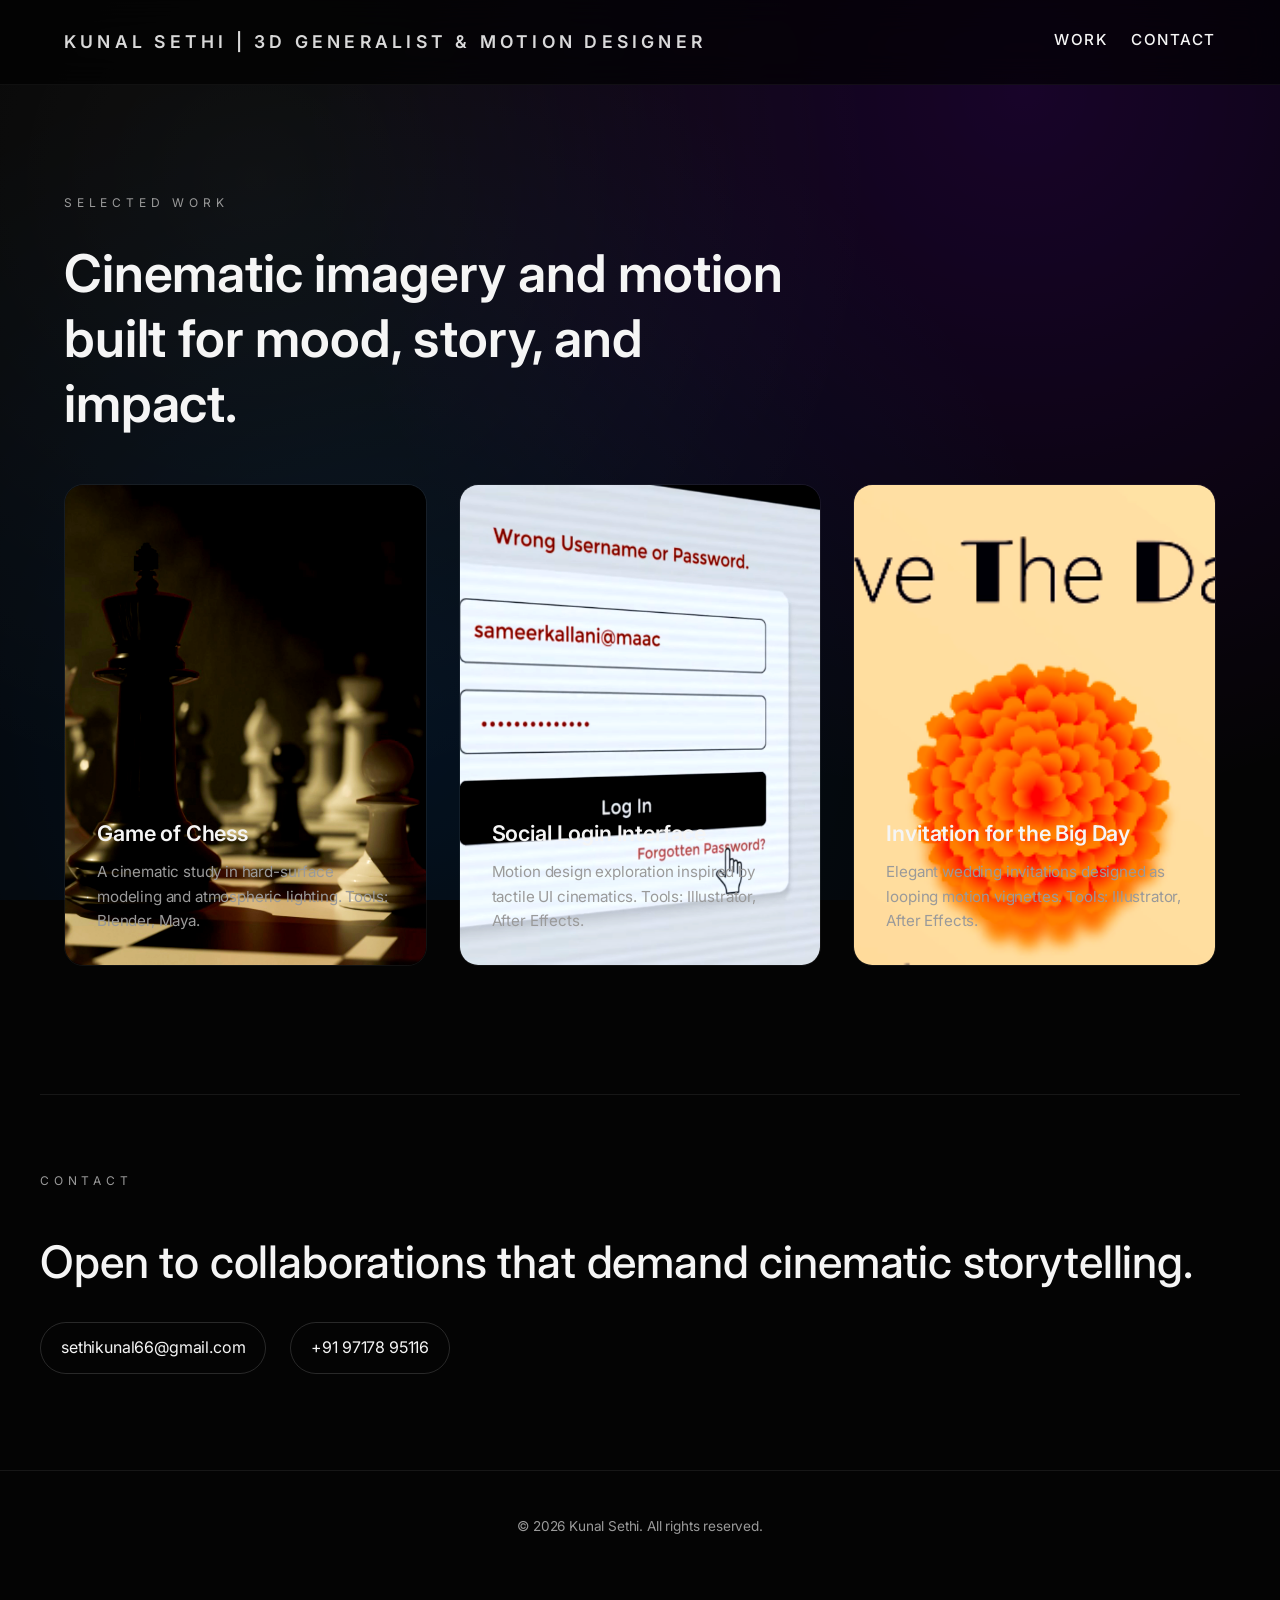
==== commit d6dc7644: "lack of to wedding" ====
--- a/index.html
+++ b/index.html
@@ -57,15 +57,14 @@
                         </figcaption>
                     </figure>
                 </a>
-                <a class="work-card" href="project-lack-of.html">
+                <a class="work-card" href="project-marriage.html">
                     <figure>
                         <picture>
-                            <source srcset="Portfolio/Live Action Thumbnails/Lack Of Thumbnail.webp" type="image/webp">
-                            <img src="Portfolio/Live Action Thumbnails/Lack Of.webp" alt="Portrait of a character drenched in cinematic pink and blue lighting.">
+                            <img src="Portfolio/Motion/Marriage/Thumbnail.png" alt="Golden invitation cards floating in a cinematic light.">
                         </picture>
                         <figcaption>
-                            <h2>Lack Of</h2>
-                            <p>A moody live-action vignette on distance and presence. Tools: Premiere Pro, DaVinci Resolve.</p>
+                            <h2>Invitation for the Big Day</h2>
+                            <p>Elegant wedding invitations designed as looping motion vignettes. Tools: Illustrator, After Effects.</p>
                         </figcaption>
                     </figure>
                 </a>
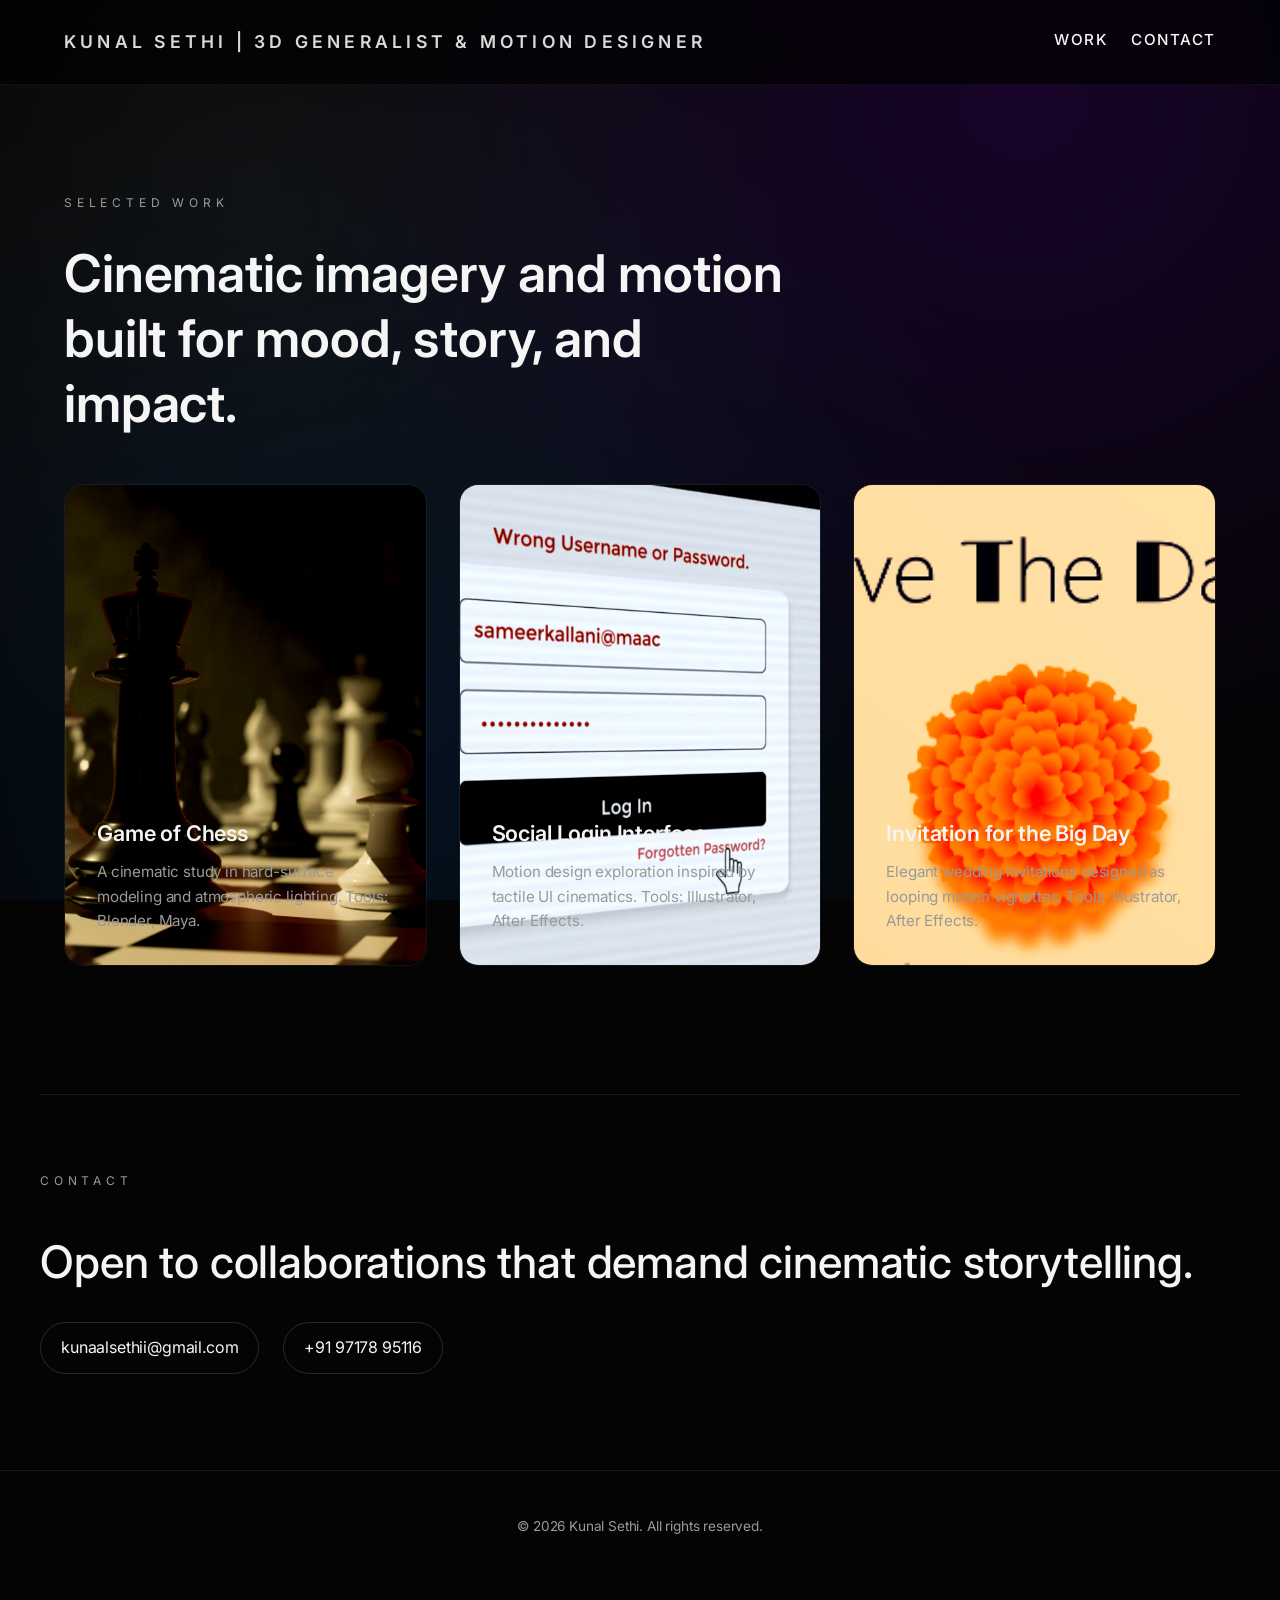
==== commit 02edfd09: "mail id" ====
--- a/index.html
+++ b/index.html
@@ -76,7 +76,7 @@
                 <p class="eyebrow">Contact</p>
                 <h2>Open to collaborations that demand cinematic storytelling.</h2>
                 <div class="contact__links">
-                    <a href="mailto:sethikunal66@gmail.com">sethikunal66@gmail.com</a>
+                    <a href="mailto:kunaalsethii@gmail.com">kunaalsethii@gmail.com</a>
                     <a href="tel:+919717895116">+91 97178 95116</a>
                 </div>
             </div>
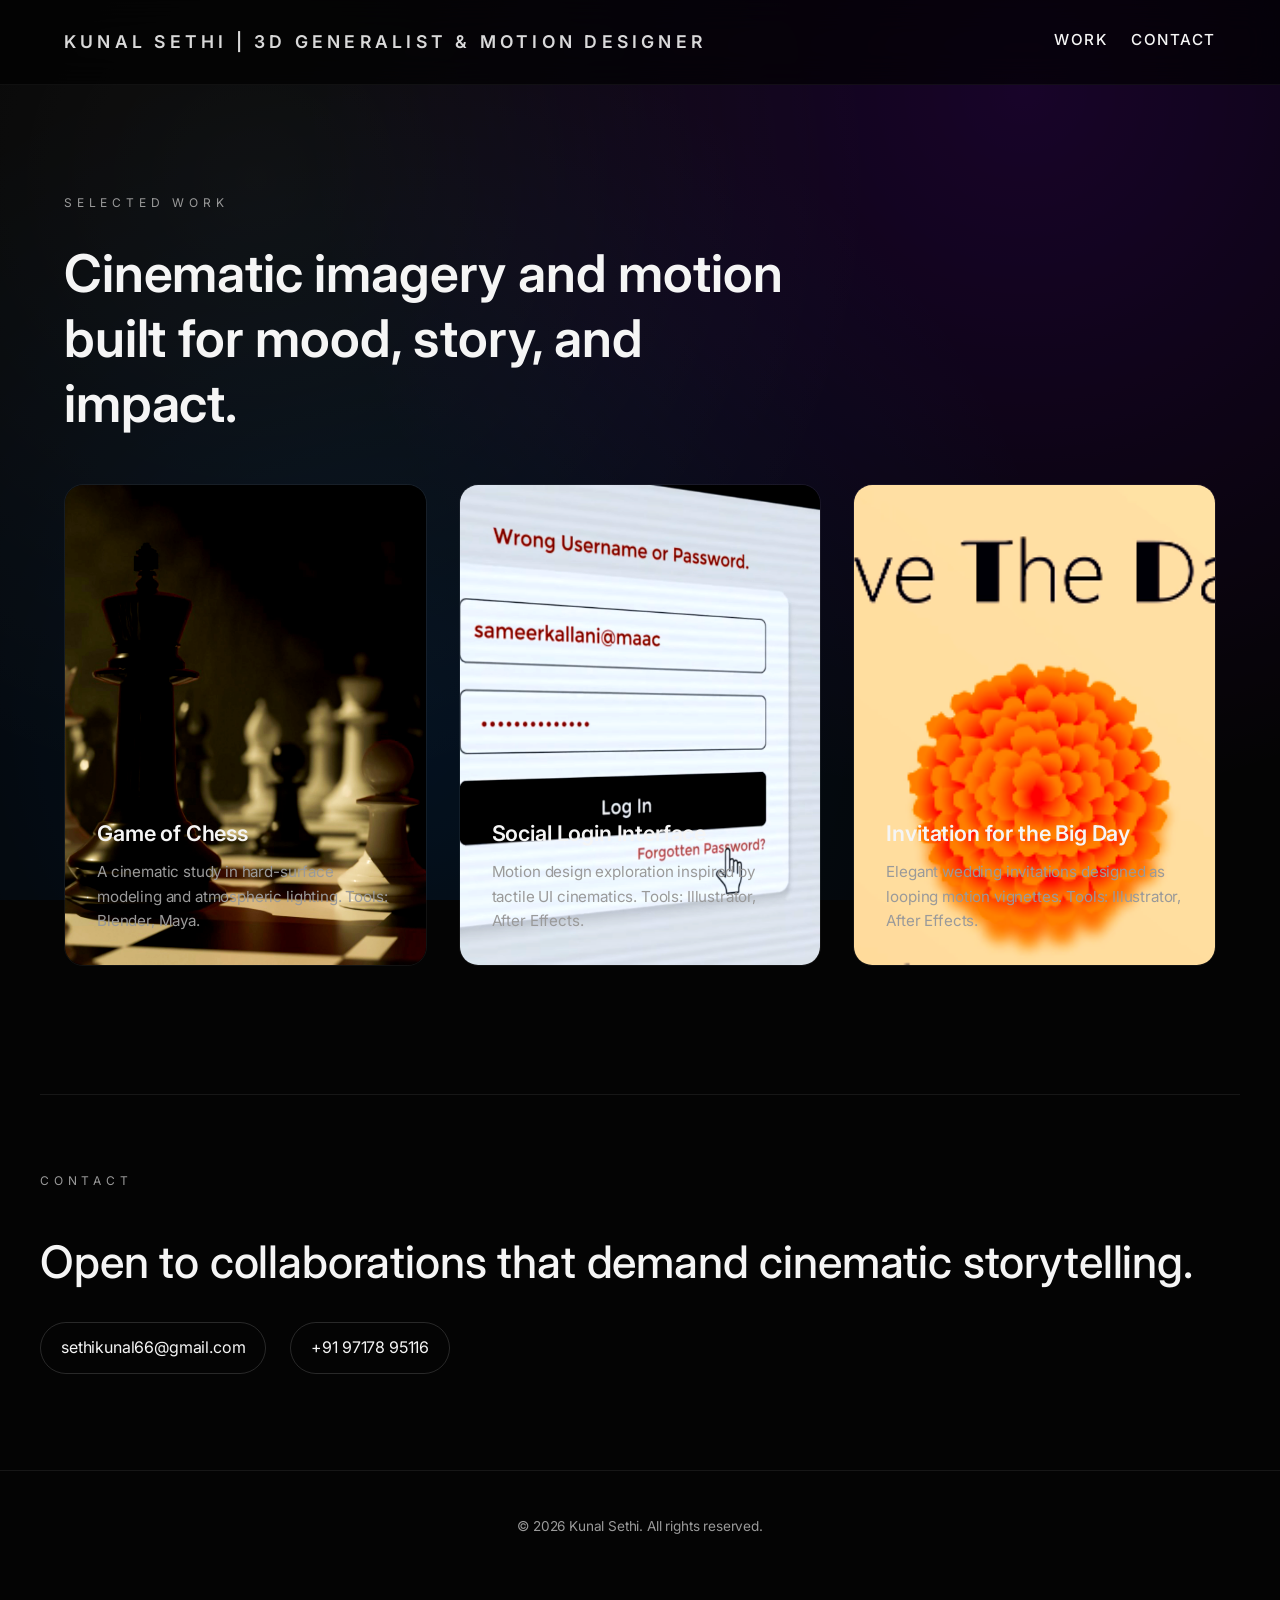
==== commit 54591047: "chess slider" ====
--- a/index.html
+++ b/index.html
@@ -76,7 +76,7 @@
                 <p class="eyebrow">Contact</p>
                 <h2>Open to collaborations that demand cinematic storytelling.</h2>
                 <div class="contact__links">
-                    <a href="mailto:kunaalsethii@gmail.com">kunaalsethii@gmail.com</a>
+                    <a href="mailto:sethikunal66@gmail.com">sethikunal66@gmail.com</a>
                     <a href="tel:+919717895116">+91 97178 95116</a>
                 </div>
             </div>
--- a/Final.css
+++ b/Final.css
@@ -319,6 +319,106 @@
 .project figcaption strong {
     color: var(--fg);
     font-weight: 600;
+}
+
+/* Comparison slider styles */
+.comparison-slider {
+    position: relative;
+    width: 100%;
+    aspect-ratio: 16 / 9;
+    border-radius: 1rem;
+    overflow: hidden;
+    border: 1px solid rgba(255, 255, 255, 0.1);
+    background: rgba(255, 255, 255, 0.02);
+    isolation: isolate;
+    --slider-value: 60;
+    touch-action: none;
+}
+
+.comparison-slider img {
+    width: 100%;
+    height: 100%;
+    object-fit: cover;
+    display: block;
+}
+
+.comparison-slider .slider-base,
+.comparison-slider .slider-overlay {
+    position: absolute;
+    inset: 0;
+}
+
+.comparison-slider .slider-overlay {
+    clip-path: inset(0 calc(100% - (var(--slider-value) * 1%)) 0 0);
+    overflow: hidden;
+}
+
+.comparison-slider input[type='range'] {
+    position: absolute;
+    inset: 0;
+    margin: 0;
+    width: 100%;
+    height: 100%;
+    opacity: 0;
+    cursor: pointer;
+    z-index: 5;
+    pointer-events: auto;
+}
+
+.comparison-slider .slider-handle {
+    position: absolute;
+    top: 0;
+    bottom: 0;
+    left: calc(var(--slider-value) * 1%);
+    transform: translateX(-50%);
+    width: 2px;
+    background: rgba(255, 255, 255, 0.85);
+    box-shadow: 0 0 12px rgba(0,0,0,0.5);
+    pointer-events: none;
+}
+
+.comparison-slider .slider-handle::before {
+    content: '';
+    position: absolute;
+    top: 50%;
+    left: 50%;
+    transform: translate(-50%, -50%);
+    width: 2.5rem;
+    height: 2.5rem;
+    border-radius: 50%;
+    border: 1px solid rgba(255, 255, 255, 0.35);
+    background: rgba(0, 0, 0, 0.55);
+}
+
+.comparison-slider .slider-handle::after {
+    content: '\2194';
+    position: absolute;
+    top: 50%;
+    left: 50%;
+    transform: translate(-50%, -50%);
+    font-size: 1.1rem;
+    color: rgba(255, 255, 255, 0.85);
+}
+
+.comparison-slider .slider-label {
+    position: absolute;
+    bottom: 1rem;
+    font-size: 0.85rem;
+    padding: 0.4rem 0.8rem;
+    border-radius: 999px;
+    backdrop-filter: blur(12px);
+    background: rgba(0, 0, 0, 0.55);
+    border: 1px solid rgba(255, 255, 255, 0.15);
+    letter-spacing: 0.12em;
+    text-transform: uppercase;
+}
+
+.comparison-slider .slider-label--before {
+    left: 1rem;
+}
+
+.comparison-slider .slider-label--after {
+    right: 1rem;
 }
 
 @media (max-width: 1024px) {
@@ -393,6 +493,15 @@
     .project figcaption {
         font-size: 1rem;
     }
+
+    .comparison-slider {
+        aspect-ratio: 4 / 5;
+    }
+
+    .comparison-slider .slider-handle::before {
+        width: 2.1rem;
+        height: 2.1rem;
+    }
 }
 
 @media (prefers-reduced-motion: reduce) {
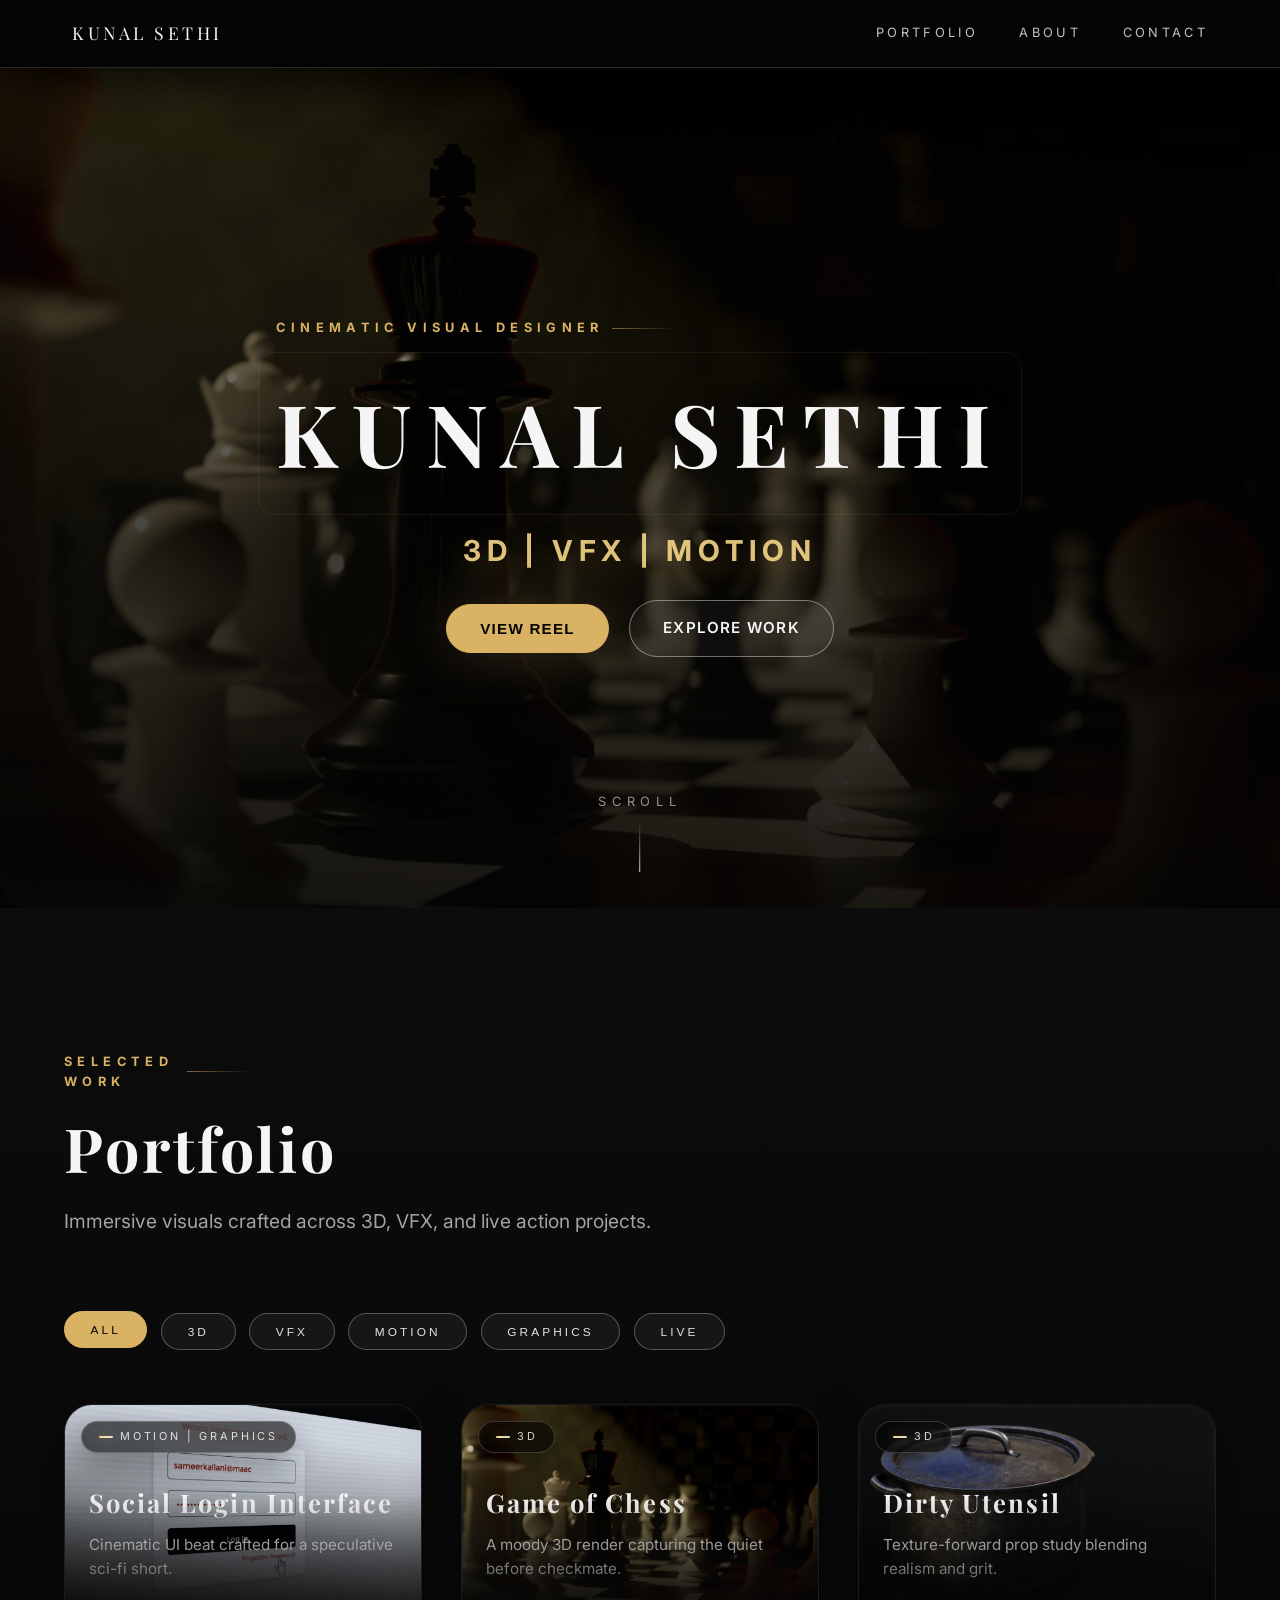
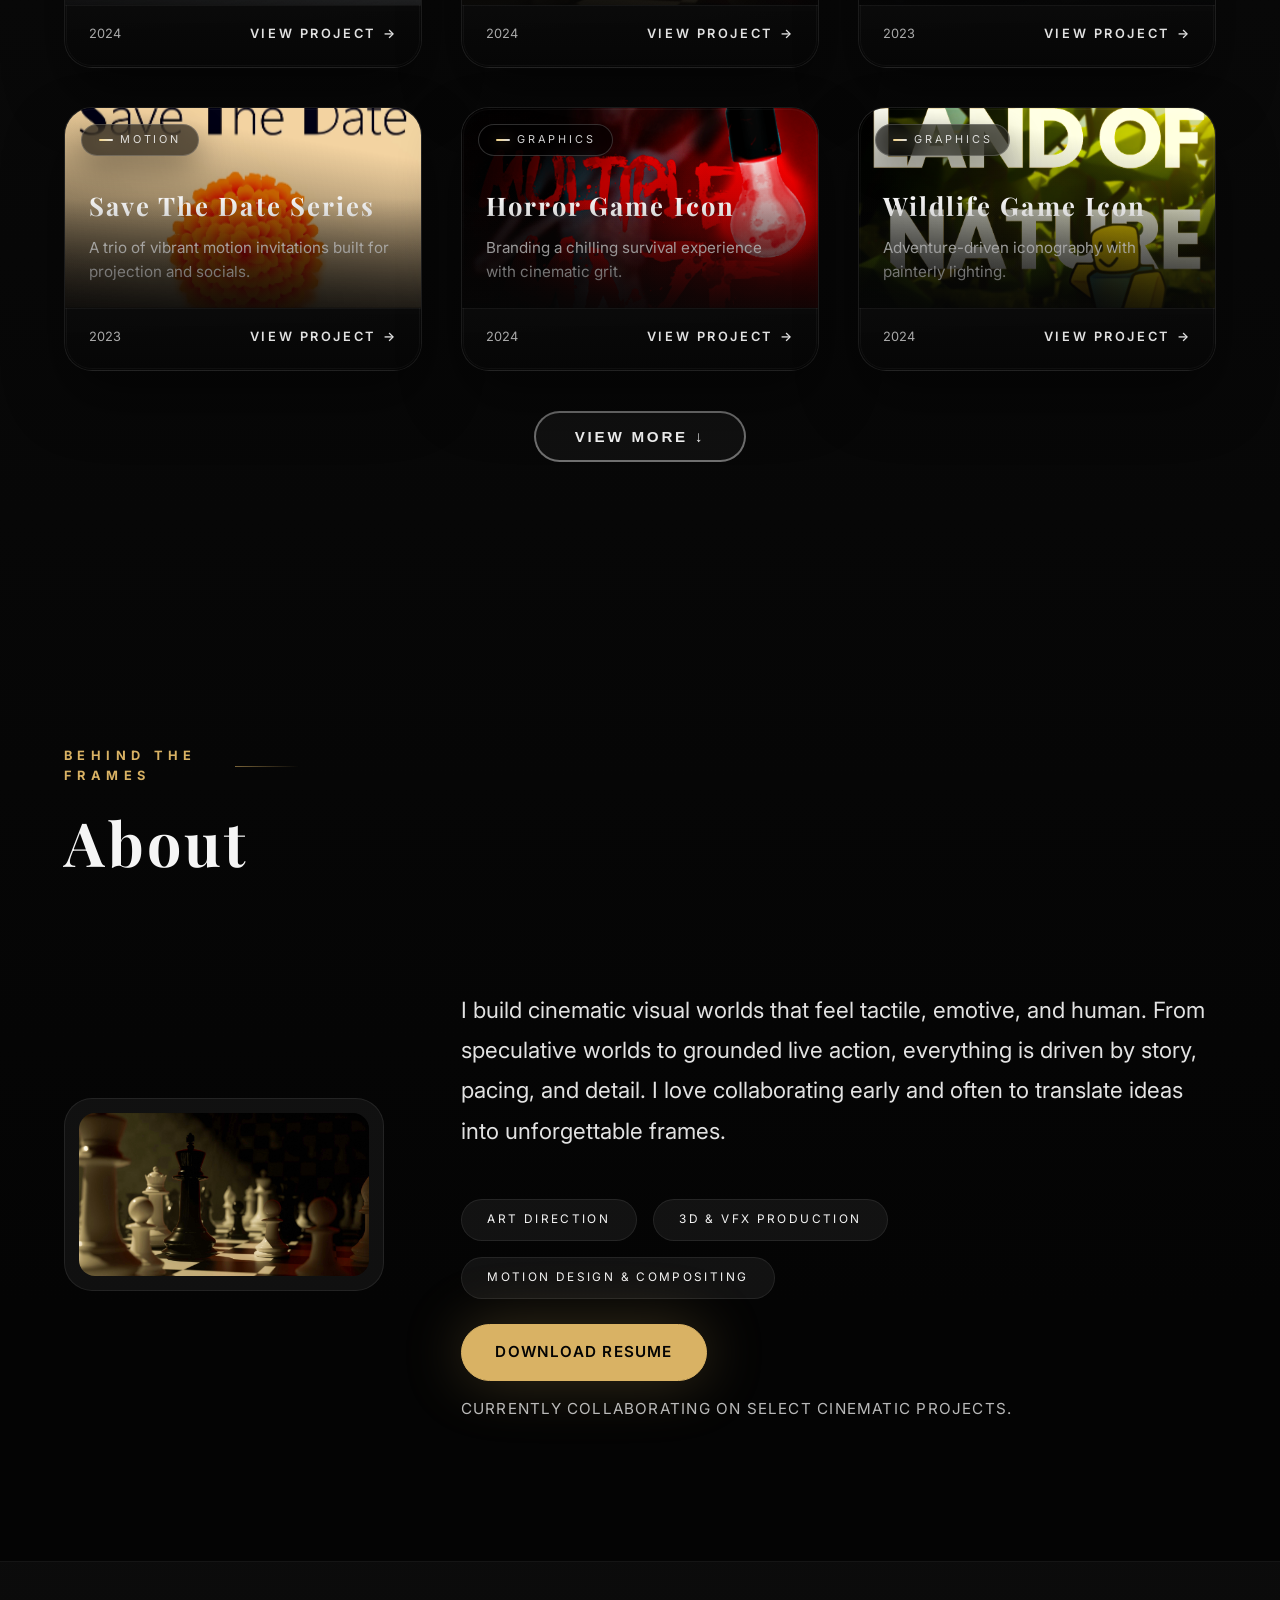
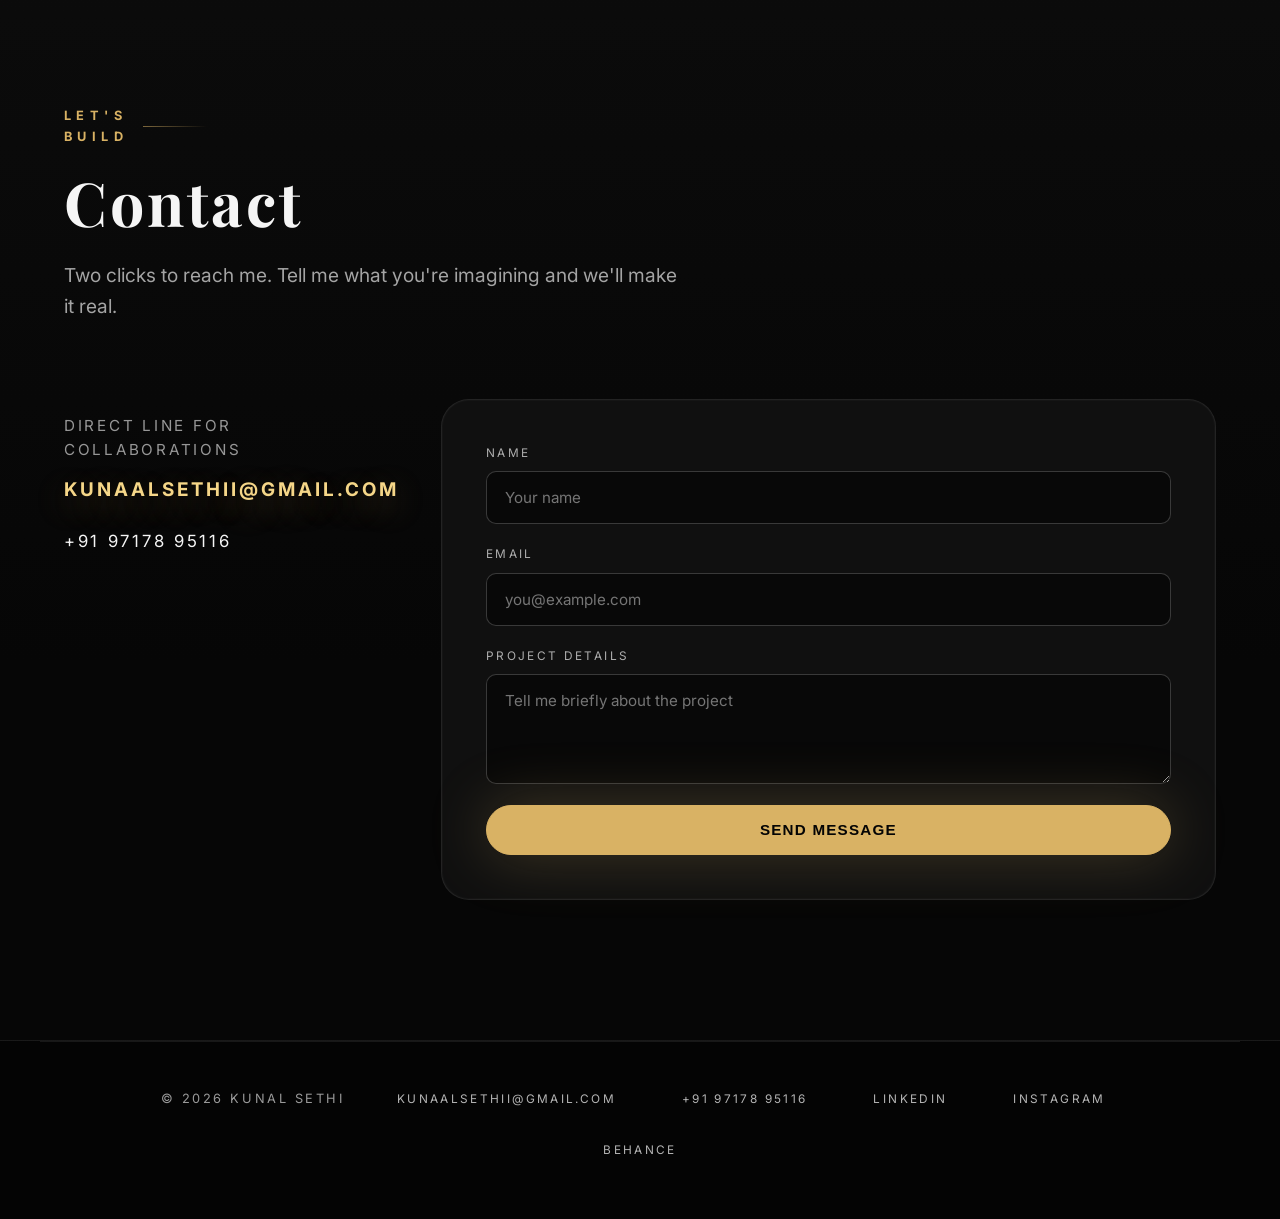
==== commit 2a224c37: "Re look" ====
--- a/index.html
+++ b/index.html
@@ -1,92 +1,166 @@
 ﻿<!DOCTYPE html>
 <html lang="en">
+
 <head>
     <meta charset="UTF-8">
     <meta name="viewport" content="width=device-width, initial-scale=1.0">
-    <title>Kunal Sethi | 3D Generalist & Motion Designer</title>
+    <title>Kunal Sethi - Cinematic Visual Designer</title>
+    <meta name="description"
+        content="Cinematic visual designer blending 3D, VFX, and motion storytelling. Explore the latest work, about, and contact details." />
     <link rel="stylesheet" href="Final.css">
     <link rel="preconnect" href="https://fonts.googleapis.com">
     <link rel="preconnect" href="https://fonts.gstatic.com" crossorigin>
-    <link href="https://fonts.googleapis.com/css2?family=Inter:wght@400;500;600;700;800&display=swap" rel="stylesheet">
-    <meta name="description" content="Cinematic 3D generalist and motion designer. Selected work and contact details for new collaborations.">
+    <link
+        href="https://fonts.googleapis.com/css2?family=Inter:wght@400;500;600;700;800&family=Playfair+Display:wght@500;600;700&display=swap"
+        rel="stylesheet">
 </head>
+
 <body>
-    <header class="site-header" id="top">
-        <div class="site-header__inner">
-            <a class="site-logo" href="#top">Kunal Sethi | 3D Generalist & Motion Designer</a>
-            <button class="nav-toggle" aria-expanded="false" aria-controls="site-nav" aria-label="Toggle navigation">
-                <span></span>
-                <span></span>
-                <span></span>
-            </button>
-            <nav class="site-nav" id="site-nav">
-                <a href="#work" class="nav-link">Work</a>
-                <a href="#contact" class="nav-link">Contact</a>
-            </nav>
+    <div id="video-modal" class="modal hidden" role="dialog" aria-modal="true" aria-labelledby="video-modal-title">
+        <div class="modal__overlay" data-modal-close></div>
+        <div class="modal__shell">
+            <button class="modal__close" type="button" aria-label="Close reel" data-modal-close>&times;</button>
+            <div class="modal__body">
+                <h2 id="video-modal-title">Showreel</h2>
+                <video id="reel-video" class="modal__video" controls preload="metadata"
+                    poster="Portfolio/3D/Chess/Render Chess 1.jpg">
+                    <source src="Bg Movie.webm" type="video/webm">
+                </video>
+            </div>
+        </div>
+    </div>
+
+    <nav class="site-nav" id="site-nav">
+        <a class="site-nav__brand" href="#top">Kunal Sethi</a>
+        <button class="site-nav__toggle" type="button" aria-expanded="false" aria-controls="primary-nav"
+            data-nav-toggle>
+            <span class="site-nav__toggle-line"></span>
+            <span class="site-nav__toggle-line"></span>
+        </button>
+        <div class="site-nav__links" id="primary-nav">
+            <a href="#portfolio" class="site-nav__link">Portfolio</a>
+            <a href="#about" class="site-nav__link">About</a>
+            <a href="#contact" class="site-nav__link">Contact</a>
+        </div>
+    </nav>
+
+    <header class="hero" id="top" data-desktop-video="Bg Movie.webm" data-mobile-video="Bg Movie.webm"
+        data-hero-image="Portfolio/3D/Chess/Render Chess 1.jpg">
+        <div class="hero__media">
+            <video id="hero-video" class="hero__video" playsinline muted loop></video>
+            <div class="hero__image" id="hero-image" role="presentation"></div>
+        </div>
+        <div class="hero__overlay"></div>
+        <div class="hero__content">
+            <p class="hero__eyebrow">Cinematic Visual Designer</p>
+            <h1 class="hero__title">Kunal Sethi</h1>
+            <p class="hero__tagline">3D | VFX | Motion</p>
+            <div class="hero__actions">
+                <button class="btn btn--primary" type="button" data-open-reel>View Reel</button>
+                <a class="btn btn--ghost" href="#portfolio">Explore Work</a>
+            </div>
+        </div>
+        <div class="hero__scroll-cue" aria-hidden="true">
+            <span>Scroll</span>
+            <div class="hero__scroll-line"></div>
         </div>
     </header>
 
     <main>
-        <section id="work" class="work">
-            <div class="work-intro">
+        <section id="portfolio" class="section section--portfolio">
+            <div class="section__header">
                 <p class="eyebrow">Selected Work</p>
-                <h1 class="headline">Cinematic imagery and motion built for mood, story, and impact.</h1>
+                <h2>Portfolio</h2>
+                <p class="section__lead">Immersive visuals crafted across 3D, VFX, and live action projects.</p>
             </div>
-            <div class="work-grid">
-                <a class="work-card" href="project-chess.html">
-                    <figure>
-                        <picture>
-                            <source srcset="Portfolio/3D/Chess/Render Chess 1.webp" type="image/webp">
-                            <img src="Portfolio/3D/Chess/Render Chess 1.jpg" alt="Cinematic chess board render with dramatic lighting.">
-                        </picture>
-                        <figcaption>
-                            <h2>Game of Chess</h2>
-                            <p>A cinematic study in hard-surface modeling and atmospheric lighting. Tools: Blender, Maya.</p>
-                        </figcaption>
-                    </figure>
-                </a>
-                <a class="work-card" href="project-social-login.html">
-                    <figure>
-                        <picture>
-                            <source srcset="Portfolio/Motion/Computer Screen Shot.webp" type="image/webp">
-                            <img src="Portfolio/Motion/Computer.png" alt="Stylized login interface floating on a dark desktop scene.">
-                        </picture>
-                        <figcaption>
-                            <h2>Social Login Interface</h2>
-                            <p>Motion design exploration inspired by tactile UI cinematics. Tools: Illustrator, After Effects.</p>
-                        </figcaption>
-                    </figure>
-                </a>
-                <a class="work-card" href="project-marriage.html">
-                    <figure>
-                        <picture>
-                            <img src="Portfolio/Motion/Marriage/Thumbnail.png" alt="Golden invitation cards floating in a cinematic light.">
-                        </picture>
-                        <figcaption>
-                            <h2>Invitation for the Big Day</h2>
-                            <p>Elegant wedding invitations designed as looping motion vignettes. Tools: Illustrator, After Effects.</p>
-                        </figcaption>
-                    </figure>
-                </a>
+            <div class="filter-chips" role="toolbar" aria-label="Portfolio filters"></div>
+            <div id="portfolio-grid" class="portfolio-grid" aria-live="polite"></div>
+            <button class="btn btn--ghost portfolio-toggle" type="button" id="portfolio-toggle" hidden>View
+                More</button>
+            <p id="portfolio-empty" class="portfolio-empty" hidden>No projects found in this category just yet.</p>
+        </section>
+
+        <section id="about" class="section section--about">
+            <div class="section__header">
+                <p class="eyebrow">Behind the Frames</p>
+                <h2>About</h2>
+            </div>
+            <div class="about">
+                <figure class="about__portrait">
+                    <img src="Portfolio/3D/Chess/Render Chess 1.jpg" alt="Portrait of Kunal Sethi" loading="lazy">
+                </figure>
+                <div class="about__body">
+                    <p>I build cinematic visual worlds that feel tactile, emotive, and human. From speculative worlds to
+                        grounded live action, everything is driven by story, pacing, and detail. I love collaborating
+                        early and often to translate ideas into unforgettable frames.</p>
+                    <ul class="about__capabilities">
+                        <li>Art Direction</li>
+                        <li>3D &amp; VFX Production</li>
+                        <li>Motion Design &amp; Compositing</li>
+                    </ul>
+                    <div class="about__actions">
+                        <a class="btn btn--primary" href="Portfolio/Resume/Kunal_Sethi_Resume.pdf" download>Download
+                            Resume</a>
+                        <span class="about__status">Currently collaborating on select cinematic projects.</span>
+                    </div>
+                </div>
             </div>
         </section>
 
-        <section id="contact" class="contact">
-            <div class="contact__inner">
-                <p class="eyebrow">Contact</p>
-                <h2>Open to collaborations that demand cinematic storytelling.</h2>
-                <div class="contact__links">
-                    <a href="mailto:sethikunal66@gmail.com">sethikunal66@gmail.com</a>
-                    <a href="tel:+919717895116">+91 97178 95116</a>
+        <section id="contact" class="section section--contact">
+            <div class="section__header">
+                <p class="eyebrow">Let's Build</p>
+                <h2>Contact</h2>
+                <p class="section__lead">Two clicks to reach me. Tell me what you're imagining and we'll make it real.
+                </p>
+            </div>
+            <div class="contact">
+                <div class="contact__info">
+                    <p class="contact__intro">Direct line for collaborations</p>
+                    <a class="contact__link contact__link--primary"
+                        href="mailto:kunaalsethii@gmail.com">kunaalsethii@gmail.com</a>
+                    <a class="contact__link" href="tel:+919717895116">+91 97178 95116</a>
                 </div>
+                <form class="contact__form" id="contact-form" novalidate method="POST"
+                    action="https://formsubmit.co/ajax/kunaalsethii@gmail.com">
+                    <input type="hidden" name="_subject" value="New cinematic collaboration inquiry" />
+                    <input type="hidden" name="_captcha" value="false" />
+                    <input type="hidden" name="_autoresponse"
+                        value="Thanks for reaching out to Kunal Sethi. I'll get back to you shortly." />
+                    <div class="form-field">
+                        <label for="contact-name">Name</label>
+                        <input id="contact-name" name="name" type="text" placeholder="Your name" required>
+                    </div>
+                    <div class="form-field">
+                        <label for="contact-email">Email</label>
+                        <input id="contact-email" name="email" type="email" placeholder="you@example.com" required>
+                    </div>
+                    <div class="form-field">
+                        <label for="contact-message">Project details</label>
+                        <textarea id="contact-message" name="message" placeholder="Tell me briefly about the project"
+                            rows="4" required></textarea>
+                    </div>
+                    <button class="btn btn--primary" type="submit">Send Message</button>
+                    <p class="form-feedback" id="form-feedback" role="status" aria-live="polite" hidden>Thanks for
+                        reaching out - I'll respond from kunaalsethii@gmail.com shortly.</p>
+                </form>
             </div>
         </section>
     </main>
-
     <footer class="site-footer">
-        <p>&copy; <span id="year"></span> Kunal Sethi. All rights reserved.</p>
+        <span class="site-footer__mark">&copy; <span id="current-year"></span> Kunal Sethi</span>
+        <a class="site-footer__link" href="mailto:kunaalsethii@gmail.com">kunaalsethii@gmail.com</a>
+        <a class="site-footer__link" href="tel:+919717895116">+91 97178 95116</a>
+        <a class="site-footer__link" href="https://www.linkedin.com" target="_blank" rel="noreferrer"
+            aria-label="LinkedIn">LinkedIn</a>
+        <a class="site-footer__link" href="https://www.instagram.com" target="_blank" rel="noreferrer"
+            aria-label="Instagram">Instagram</a>
+        <a class="site-footer__link" href="https://www.behance.net" target="_blank" rel="noreferrer"
+            aria-label="Behance">Behance</a>
     </footer>
 
+    <script src="projects-data.js" defer></script>
     <script src="Final.js" defer></script>
 </body>
+
 </html>
--- a/Final.css
+++ b/Final.css
@@ -1,28 +1,41 @@
 ﻿:root {
-    --bg: #040404;
-    --bg-accent: radial-gradient(circle at 20% 20%, rgba(255, 255, 255, 0.06), transparent 50%),
-                  radial-gradient(circle at 80% 10%, rgba(132, 0, 255, 0.2), transparent 55%),
-                  radial-gradient(circle at 30% 80%, rgba(0, 120, 255, 0.15), transparent 60%);
-    --fg: #f5f5f5;
-    --muted: #9a9a9a;
-    --accent: rgba(255, 255, 255, 0.12);
-    --accent-strong: rgba(255, 255, 255, 0.85);
-    --card-border: rgba(255, 255, 255, 0.06);
-    --transition: 220ms ease;
+    --color-bg: #040404;
+    --color-surface: rgba(20, 20, 20, 0.78);
+    --color-surface-solid: #101010;
+    --color-text: #f5f5f5;
+    --color-muted: #a4a4a4;
+    --color-border: rgba(255, 255, 255, 0.08);
+    --color-accent: #d9b264;
+    --color-accent-strong: #f5d688;
+    --shadow-soft: 0 24px 80px rgba(0, 0, 0, 0.65);
+    --shadow-halo: 0 0 60px rgba(217, 178, 100, 0.25);
+    --max-width: 1200px;
+    --radius-large: 28px;
+    --radius-medium: 18px;
+    --radius-small: 10px;
+    --transition-fast: 180ms ease;
+    --transition-medium: 360ms ease;
+    --font-body: 'Inter', system-ui, sans-serif;
+    --font-heading: 'Playfair Display', Georgia, serif;
 }
 
 * {
     box-sizing: border-box;
 }
 
+html,
 body {
     margin: 0;
+    padding: 0;
+    background: var(--color-bg);
+    color: var(--color-text);
+    font-family: var(--font-body);
+    line-height: 1.6;
+}
+
+body {
     min-height: 100vh;
-    font-family: 'Inter', system-ui, -apple-system, BlinkMacSystemFont, 'Segoe UI', sans-serif;
-    background: var(--bg);
-    color: var(--fg);
-    letter-spacing: -0.01em;
-    line-height: 1.6;
+    -webkit-font-smoothing: antialiased;
     overflow-x: hidden;
     position: relative;
 }
@@ -32,8 +45,18 @@
     position: fixed;
     inset: 0;
     pointer-events: none;
-    background: var(--bg-accent);
-    opacity: 0.75;
+    background: radial-gradient(circle at 50% 20%, rgba(217, 178, 100, 0.08), transparent 55%),
+        radial-gradient(circle at 10% 10%, rgba(255, 255, 255, 0.05), transparent 60%),
+        radial-gradient(circle at 90% 10%, rgba(255, 255, 255, 0.06), transparent 65%);
+    z-index: -2;
+}
+
+body::after {
+    content: '';
+    position: fixed;
+    inset: 0;
+    pointer-events: none;
+    background-image: url('data:image/svg+xml,%3Csvg xmlns="http://www.w3.org/2000/svg" viewBox="0 0 400 400" preserveAspectRatio="none"%3E%3Cfilter id="noise"%3E%3CfeTurbulence type="fractalNoise" baseFrequency="2" numOctaves="3" stitchTiles="stitch"/%3E%3C/filter%3E%3Crect width="400" height="400" filter="url(%23noise)" opacity="0.06"/%3E%3C/svg%3E');
     mix-blend-mode: screen;
     z-index: -1;
 }
@@ -41,474 +64,1546 @@
 a {
     color: inherit;
     text-decoration: none;
-}
-
-a:hover {
-    text-decoration: underline;
+    transition: color var(--transition-fast), opacity var(--transition-fast);
+}
+
+a:hover,
+a:focus-visible {
+    color: rgba(255, 255, 255, 0.92);
+}
+
+img {
+    display: block;
+    max-width: 100%;
+    height: auto;
+    border-radius: var(--radius-medium);
 }
 
 main {
-    display: grid;
-    gap: 8rem;
-}
-
-.site-header {
+    display: block;
+    background: linear-gradient(180deg, rgba(12, 12, 12, 0.95) 0%, rgba(4, 4, 4, 1) 60%, rgba(4, 4, 4, 1) 100%);
+}
+
+.btn {
+    display: inline-flex;
+    align-items: center;
+    justify-content: center;
+    gap: 0.6rem;
+    padding: 0.95rem 2.1rem;
+    border-radius: 999px;
+    font-weight: 600;
+    font-size: 0.95rem;
+    letter-spacing: 0.08em;
+    text-transform: uppercase;
+    border: 1px solid transparent;
+    transition: transform var(--transition-fast), background var(--transition-fast), color var(--transition-fast), border var(--transition-fast), box-shadow var(--transition-fast);
+    cursor: pointer;
+    background: transparent;
+    color: var(--color-text);
+}
+
+.btn:focus-visible {
+    outline: 2px solid var(--color-accent);
+    outline-offset: 4px;
+}
+
+.btn--primary {
+    background: var(--color-accent);
+    color: #040404;
+    border-color: var(--color-accent);
+    box-shadow: var(--shadow-halo);
+}
+
+.btn--primary:hover {
+    transform: translateY(-2px);
+    box-shadow: 0 18px 48px rgba(217, 178, 100, 0.4);
+}
+
+.btn--ghost {
+    border-color: rgba(255, 255, 255, 0.4);
+    background: rgba(255, 255, 255, 0.04);
+}
+
+.btn--ghost:hover {
+    background: rgba(255, 255, 255, 0.12);
+    border-color: rgba(255, 255, 255, 0.65);
+}
+
+.section {
+    padding: clamp(80px, 11vw, 140px) clamp(22px, 6vw, 64px);
+    position: relative;
+}
+
+.section__header {
+    margin: 0 auto clamp(48px, 6vw, 80px);
+    max-width: var(--max-width);
+}
+
+.section__header h2 {
+    font-family: var(--font-heading);
+    font-size: clamp(2.4rem, 4.8vw, 3.8rem);
+    margin: 0.4rem 0 0.6rem;
+    letter-spacing: 0.05em;
+}
+
+.section__lead {
+    max-width: 620px;
+    color: var(--color-muted);
+    margin: 0;
+    font-size: clamp(1rem, 2vw, 1.2rem);
+}
+
+.eyebrow,
+.hero__eyebrow {
+    font-size: clamp(0.78rem, 1vw, 0.92rem);
+    letter-spacing: 0.42em;
+    text-transform: uppercase;
+    font-weight: 700;
+    color: var(--color-accent);
+    margin: 0;
+    display: inline-flex;
+    gap: 0.6em;
+    align-items: center;
+}
+
+.eyebrow::after,
+.hero__eyebrow::after {
+    content: '';
+    flex: 0 0 64px;
+    height: 1px;
+    background: linear-gradient(90deg, var(--color-accent), transparent);
+    opacity: 0.55;
+}
+
+.site-nav {
     position: sticky;
     top: 0;
     z-index: 100;
-    backdrop-filter: blur(16px);
-    background: rgba(0, 0, 0, 0.65);
-    border-bottom: 1px solid rgba(255, 255, 255, 0.05);
-}
-
-.site-header__inner {
     display: flex;
     align-items: center;
     justify-content: space-between;
-    max-width: 1200px;
-    margin: 0 auto;
-    padding: 1.75rem 1.5rem;
-    gap: 2rem;
-}
-
-.site-logo {
-    font-size: clamp(1rem, 4vw, 1.1rem);
-    font-weight: 600;
-    text-transform: uppercase;
-    letter-spacing: 0.24em;
-    color: var(--accent-strong);
-    transition: opacity var(--transition);
-}
-
-.site-logo:hover {
-    text-decoration: none;
-    opacity: 0.85;
-}
-
-.site-nav {
+    padding: 1.2rem clamp(24px, 6vw, 72px);
+    width: 100%;
+    margin: 0;
+    max-width: none;
+    backdrop-filter: blur(28px);
+    background: rgba(6, 6, 6, 0.74);
+    border-bottom: 1px solid rgba(255, 255, 255, 0.14);
+    box-shadow: 0 18px 36px rgba(0, 0, 0, 0.55);
+}
+
+.site-nav__brand {
+    font-family: var(--font-heading);
+    letter-spacing: 0.2em;
+    font-size: 1.1rem;
+    text-transform: uppercase;
+}
+
+.site-nav__links {
     display: flex;
-    gap: 1.5rem;
+    gap: 2.6rem;
     align-items: center;
 }
 
-.nav-link {
-    font-size: 0.95rem;
-    font-weight: 500;
-    letter-spacing: 0.1em;
-    text-transform: uppercase;
+.site-nav__link {
+    font-size: 0.8rem;
+    letter-spacing: 0.26em;
+    text-transform: uppercase;
+    color: rgba(255, 255, 255, 0.76);
+    transition: color var(--transition-fast);
+}
+
+.site-nav__link:hover,
+.site-nav__link:focus-visible {
+    color: rgba(255, 255, 255, 0.96);
+}
+
+.site-nav__toggle {
+    display: none;
     position: relative;
-    padding-bottom: 0.25rem;
-    transition: color var(--transition);
-}
-
-.nav-link::after {
-    content: '';
-    position: absolute;
-    left: 0;
-    bottom: 0;
-    width: 0;
-    height: 1px;
-    background: var(--accent-strong);
-    transition: width var(--transition);
-}
-
-.nav-link:hover::after,
-.nav-link:focus-visible::after {
-    width: 100%;
-}
-
-.nav-toggle {
-    display: none;
-    flex-direction: column;
-    gap: 0.35rem;
+    width: 44px;
+    height: 44px;
+    border-radius: 50%;
+    border: 1px solid rgba(255, 255, 255, 0.26);
     background: transparent;
-    border: none;
-    padding: 0.25rem;
-    width: 2.5rem;
-    cursor: pointer;
-}
-
-.nav-toggle span {
-    display: block;
-    width: 100%;
+    padding: 0;
+}
+
+.site-nav__toggle-line {
+    position: absolute;
+    left: 50%;
+    width: 18px;
     height: 2px;
-    background: var(--fg);
-    transition: transform var(--transition), opacity var(--transition);
-}
-
-.work {
-    max-width: 1200px;
-    margin: 0 auto;
-    padding: 6rem 1.5rem 0;
-    display: grid;
-    gap: 3rem;
-}
-
-.work-intro {
-    display: grid;
-    gap: 1rem;
-    max-width: 740px;
-}
-
-.eyebrow {
-    font-size: 0.75rem;
-    text-transform: uppercase;
-    letter-spacing: 0.4em;
-    color: var(--muted);
-}
-
-.headline {
-    margin: 0;
-    font-size: clamp(2rem, 5vw, 3.25rem);
-    font-weight: 600;
-    line-height: 1.25;
-}
-
-.work-grid {
-    display: grid;
-    grid-template-columns: repeat(3, minmax(0, 1fr));
-    gap: 2rem;
-}
-
-.work-card {
-    border-radius: 1.2rem;
+    border-radius: 999px;
+    background: #fff;
+    transform: translateX(-50%);
+    transition: transform var(--transition-fast), opacity var(--transition-fast);
+}
+
+.site-nav__toggle-line:first-child {
+    top: 15px;
+}
+
+.site-nav__toggle-line:last-child {
+    bottom: 15px;
+}
+
+.hero {
+    position: relative;
+    min-height: min(95vh, 840px);
+    display: grid;
+    place-items: center;
+    padding: clamp(130px, 15vw, 200px) clamp(28px, 8vw, 120px);
+    isolation: isolate;
+}
+
+.hero__media {
+    position: absolute;
+    inset: 0;
     overflow: hidden;
-    border: 1px solid var(--card-border);
-    position: relative;
-    transition: transform var(--transition), border-color var(--transition);
-}
-
-.work-card::before {
-    content: '';
+    z-index: -2;
+    border-radius: 0 0 var(--radius-large) var(--radius-large);
+}
+
+.hero__video,
+.hero__image {
     position: absolute;
     inset: 0;
-    background: linear-gradient(180deg, rgba(0, 0, 0, 0) 55%, rgba(0, 0, 0, 0.9) 100%);
-    opacity: 0.65;
-    transition: opacity var(--transition);
-    pointer-events: none;
-}
-
-.work-card:hover,
-.work-card:focus-visible {
-    transform: translateY(-8px);
-    border-color: rgba(255, 255, 255, 0.18);
-}
-
-.work-card:hover::before,
-.work-card:focus-visible::before {
-    opacity: 0.8;
-}
-
-.work-card figure {
-    margin: 0;
-    position: relative;
-}
-
-.work-card img {
-    display: block;
     width: 100%;
     height: 100%;
     object-fit: cover;
-    aspect-ratio: 3 / 4;
-    filter: saturate(1.05) contrast(1.15);
-}
-
-.work-card figcaption {
-    position: absolute;
-    inset: auto 0 0;
-    padding: 2rem;
-    display: grid;
-    gap: 0.6rem;
-    z-index: 2;
-}
-
-.work-card h2 {
-    margin: 0;
-    font-size: 1.35rem;
-    font-weight: 600;
-}
-
-.work-card p {
-    margin: 0;
-    font-size: 0.95rem;
-    color: var(--muted);
-}
-
-.contact {
-    padding: 0 1.5rem 6rem;
-}
-
-.contact__inner {
-    max-width: 1200px;
+    background-size: cover;
+    background-position: center;
+    transform: scale(1.08);
+    filter: saturate(0.85) contrast(1.05);
+}
+
+.hero__image {
+    opacity: 1;
+    pointer-events: none;
+    transition: opacity 1.1s ease, transform var(--transition-medium);
+}
+
+.hero.has-video .hero__image {
+    opacity: 0;
+    transform: scale(1.02);
+}
+
+.hero__video {
+    pointer-events: none;
+}
+
+.hero__video {
+    opacity: 0;
+    transition: opacity 1.2s ease;
+}
+
+.hero.has-video .hero__video {
+    opacity: 1;
+}
+
+.hero__overlay {
+    position: absolute;
+    inset: 0;
+    background: linear-gradient(185deg, rgba(4, 4, 4, 0.2) 0%, rgba(4, 4, 4, 0.75) 60%, rgba(4, 4, 4, 0.92) 100%);
+    z-index: -1;
+}
+
+.hero__content {
+    max-width: 760px;
+    text-align: center;
+    display: grid;
+    gap: 1.6rem;
+    animation: hero-fade-in 1.2s ease forwards;
+}
+
+.hero__title {
+    font-family: var(--font-heading);
+    font-size: clamp(3.1rem, 7vw, 5.4rem);
+    letter-spacing: 0.16em;
+    text-transform: uppercase;
+    margin: 0;
+    position: relative;
+    text-shadow: 0 12px 32px rgba(0, 0, 0, 0.7);
+    animation: title-flicker 7s infinite ease-in-out;
+}
+
+.hero__title::after {
+    content: '';
+    position: absolute;
+    inset: -12px -18px;
+    border: 1px solid rgba(217, 178, 100, 0.18);
+    border-radius: 16px;
+    opacity: 0.5;
+    filter: blur(0.4px);
+}
+
+.hero__tagline {
+    font-size: clamp(1.2rem, 2.6vw, 1.8rem);
+    margin: 0;
+    color: rgba(245, 214, 136, 0.9);
+    letter-spacing: 0.2em;
+    text-transform: uppercase;
+    font-weight: 700;
+    text-shadow: 0 10px 30px rgba(217, 178, 100, 0.45);
+}
+
+.hero__actions {
+    display: inline-flex;
+    align-items: center;
+    gap: 1.2rem;
     margin: 0 auto;
-    border-top: 1px solid rgba(255, 255, 255, 0.08);
-    padding: 4rem 0 0;
-    display: grid;
-    gap: 1.5rem;
-}
-
-.contact__inner h2 {
-    margin: 0;
-    font-size: clamp(1.8rem, 4vw, 2.8rem);
-    font-weight: 500;
-}
-
-.contact__links {
+}
+
+.hero__scroll-cue {
+    position: absolute;
+    bottom: 36px;
+    left: 50%;
+    transform: translateX(-50%);
+    display: grid;
+    place-items: center;
+    gap: 0.45rem;
+    font-size: 0.8rem;
+    letter-spacing: 0.45em;
+    text-transform: uppercase;
+    color: rgba(255, 255, 255, 0.55);
+}
+
+.hero__scroll-line {
+    width: 1px;
+    height: 52px;
+    background: linear-gradient(180deg, rgba(255, 255, 255, 0.0) 0%, rgba(255, 255, 255, 0.85) 100%);
+    animation: scroll-pulse 2.6s ease-in-out infinite;
+}
+
+@keyframes hero-fade-in {
+    from {
+        opacity: 0;
+        transform: translateY(20px);
+    }
+
+    to {
+        opacity: 1;
+        transform: translateY(0);
+    }
+}
+
+@keyframes title-flicker {
+
+    0%,
+    6%,
+    100% {
+        opacity: 1;
+        filter: drop-shadow(0 20px 50px rgba(217, 178, 100, 0.35));
+    }
+
+    3% {
+        opacity: 0.25;
+        filter: blur(1px);
+    }
+
+    5% {
+        opacity: 0.85;
+    }
+
+    18% {
+        opacity: 1;
+    }
+
+    21% {
+        opacity: 0.4;
+    }
+
+    24% {
+        opacity: 1;
+    }
+
+    58% {
+        opacity: 1;
+    }
+
+    61% {
+        opacity: 0.35;
+    }
+
+    64% {
+        opacity: 1;
+    }
+}
+
+@keyframes scroll-pulse {
+    0% {
+        transform: scaleY(0.4);
+        opacity: 0.2;
+    }
+
+    50% {
+        transform: scaleY(1);
+        opacity: 0.9;
+    }
+
+    100% {
+        transform: scaleY(0.4);
+        opacity: 0.2;
+    }
+}
+
+.filter-chips {
     display: flex;
     flex-wrap: wrap;
-    gap: 1.5rem;
-    font-size: 1rem;
-}
-
-.contact__links a {
-    padding: 0.75rem 1.25rem;
+    gap: 0.85rem;
+    margin: 0 auto 3.4rem;
+    max-width: var(--max-width);
+}
+
+.chip {
+    border: 1px solid rgba(255, 255, 255, 0.28);
     border-radius: 999px;
-    border: 1px solid rgba(255, 255, 255, 0.15);
-    transition: background var(--transition), border-color var(--transition);
-}
-
-.contact__links a:hover,
-.contact__links a:focus-visible {
+    padding: 0.65rem 1.6rem;
+    background: rgba(255, 255, 255, 0.05);
+    color: rgba(255, 255, 255, 0.88);
+    font-size: 0.74rem;
+    letter-spacing: 0.26em;
+    text-transform: uppercase;
+    cursor: pointer;
+    transition: background var(--transition-fast), color var(--transition-fast), border var(--transition-fast), transform var(--transition-fast);
+}
+
+.chip.is-active,
+.chip:hover {
+    background: var(--color-accent);
+    border-color: var(--color-accent);
+    color: #040404;
+    transform: translateY(-2px);
+}
+
+.portfolio-grid {
+    display: grid;
+    grid-template-columns: repeat(auto-fit, minmax(280px, 1fr));
+    gap: clamp(1.6rem, 3vw, 2.6rem);
+    max-width: var(--max-width);
+    margin: 0 auto;
+}
+
+.portfolio-card {
+    position: relative;
+    border-radius: var(--radius-large);
+    overflow: hidden;
+    background: linear-gradient(160deg, rgba(18, 18, 18, 0.96), rgba(6, 6, 6, 0.84));
+    border: 1px solid rgba(255, 255, 255, 0.08);
+    box-shadow: 0 28px 60px rgba(0, 0, 0, 0.45);
+    cursor: pointer;
+    transition: transform var(--transition-medium), box-shadow var(--transition-medium), border-color var(--transition-fast), background var(--transition-fast);
+    will-change: transform;
+    isolation: isolate;
+}
+
+.portfolio-card::before {
+    content: '';
+    position: absolute;
+    inset: 1px;
+    border-radius: calc(var(--radius-large) - 2px);
+    border: 1px solid rgba(255, 255, 255, 0.04);
+    z-index: 1;
+    pointer-events: none;
+}
+
+.portfolio-card::after {
+    content: '';
+    position: absolute;
+    inset: 0;
+    background: radial-gradient(circle at 28% 18%, rgba(245, 214, 136, 0.18), transparent 55%);
+    opacity: 0;
+    transition: opacity var(--transition-medium);
+    z-index: 1;
+}
+
+.portfolio-card:hover {
+    transform: translateY(-8px);
+    background: linear-gradient(160deg, rgba(24, 24, 24, 0.96), rgba(8, 8, 8, 0.9));
+    box-shadow: 0 32px 70px rgba(0, 0, 0, 0.55);
+    border-color: rgba(255, 255, 255, 0.18);
+}
+
+.portfolio-card:hover::after {
+    opacity: 1;
+}
+
+.portfolio-card__visual {
+    position: relative;
+    aspect-ratio: 16 / 9;
+    overflow: hidden;
+    background: #050505;
+}
+
+.portfolio-card__visual::after {
+    content: '';
+    position: absolute;
+    inset: 0;
+    background: linear-gradient(180deg, rgba(6, 6, 6, 0) 45%, rgba(6, 6, 6, 0.85) 100%);
+    opacity: 0.85;
+    transition: opacity var(--transition-medium);
+    z-index: 1;
+    pointer-events: none;
+}
+
+.portfolio-card:hover .portfolio-card__visual::after {
+    opacity: 1;
+}
+
+
+.portfolio-card__visual img,
+.portfolio-card__visual video {
+    width: 100%;
+    height: 100%;
+    object-fit: cover;
+    border-radius: 0;
+    backface-visibility: hidden;
+    transform: translateZ(0);
+    will-change: transform;
+    transition: transform var(--transition-medium);
+}
+
+.portfolio-card:hover .portfolio-card__visual img {
+    transform: scale(1.05);
+}
+
+.portfolio-card__badge {
+    position: absolute;
+    top: 1rem;
+    left: 1rem;
+    display: inline-flex;
+    align-items: center;
+    gap: 0.45rem;
+    padding: 0.4rem 1.05rem;
+    font-size: 0.68rem;
+    letter-spacing: 0.26em;
+    text-transform: uppercase;
+    background: rgba(0, 0, 0, 0.58);
+    color: rgba(255, 255, 255, 0.82);
+    border: 1px solid rgba(255, 255, 255, 0.18);
+    border-radius: 999px;
+    backdrop-filter: blur(14px);
+    box-shadow: 0 12px 32px rgba(0, 0, 0, 0.35);
+    z-index: 2;
+}
+
+.portfolio-card__badge::before {
+    content: '';
+    display: block;
+    width: 14px;
+    height: 2px;
+    border-radius: 999px;
+    background: linear-gradient(90deg, var(--color-accent-strong), rgba(255, 255, 255, 0.85));
+    box-shadow: 0 0 12px rgba(245, 214, 136, 0.35);
+}
+
+.portfolio-card__overlay {
+    position: absolute;
+    inset: 0;
+    background: linear-gradient(190deg, rgba(4, 4, 4, 0) 20%, rgba(4, 4, 4, 0.85) 100%);
+    display: flex;
+    flex-direction: column;
+    justify-content: flex-end;
+    padding: 1.5rem;
+    gap: 0.6rem;
+    z-index: 1;
+}
+
+.portfolio-card__title {
+    margin: 0;
+    font-family: var(--font-heading);
+    font-size: 1.6rem;
+    letter-spacing: 0.08em;
+}
+
+.portfolio-card__description {
+    margin: 0;
+    color: rgba(255, 255, 255, 0.88);
+    font-size: 0.95rem;
+}
+
+.portfolio-card__footer {
+    display: flex;
+    align-items: center;
+    justify-content: space-between;
+    padding: 1.1rem 1.5rem 1.4rem;
+    color: rgba(255, 255, 255, 0.65);
+    font-size: 0.8rem;
+    background: linear-gradient(180deg, rgba(10, 10, 10, 0.92), rgba(6, 6, 6, 1));
+    border-top: 1px solid rgba(255, 255, 255, 0.06);
+}
+
+.portfolio-card__cta {
+    display: inline-flex;
+    align-items: center;
+    gap: 0.45rem;
+    letter-spacing: 0.2em;
+    text-transform: uppercase;
+    font-weight: 600;
+    color: rgba(255, 255, 255, 0.88);
+}
+
+.portfolio-card__cta-icon {
+    display: inline-block;
+    transition: transform var(--transition-fast);
+}
+
+.portfolio-card:hover .portfolio-card__cta-icon {
+    transform: translateX(4px);
+}
+
+.portfolio-card:hover .portfolio-card__cta {
+    color: rgba(255, 255, 255, 0.92);
+}
+
+.portfolio-toggle {
+    margin: clamp(24px, 4vw, 40px) auto 0;
+    display: flex;
+    align-items: center;
+    justify-content: center;
+    gap: 0.45rem;
+    padding-inline: 2.4rem;
+    letter-spacing: 0.18em;
+    text-transform: uppercase;
+    border-width: 2px;
+    max-width: 320px;
+    width: fit-content;
+    align-self: center;
+}
+
+
+
+.portfolio-toggle[hidden] {
+    display: none !important;
+}
+
+.portfolio-empty {
+    text-align: center;
+    color: var(--color-muted);
+    margin-top: 2rem;
+}
+
+.about {
+    display: grid;
+    grid-template-columns: minmax(0, 320px) minmax(0, 1fr);
+    gap: clamp(2.4rem, 6vw, 4.8rem);
+    max-width: var(--max-width);
+    margin: 0 auto;
+    align-items: center;
+}
+
+.about__portrait {
+    margin: 0;
+    border-radius: var(--radius-large);
+    padding: 0.9rem;
+    background: rgba(255, 255, 255, 0.05);
+    border: 1px solid var(--color-border);
+}
+
+.about__portrait img {
+    border-radius: calc(var(--radius-large) - 12px);
+    width: 100%;
+}
+
+.about__body {
+    display: grid;
+    gap: 1.6rem;
+}
+
+.about__body p {
+    font-size: clamp(1.05rem, 2vw, 1.4rem);
+    line-height: 1.8;
+    color: rgba(245, 245, 245, 0.92);
+}
+
+.about__capabilities {
+    list-style: none;
+    padding: 0;
+    margin: 0;
+    display: flex;
+    flex-wrap: wrap;
+    gap: 1rem;
+}
+
+.about__capabilities li {
+    padding: 0.65rem 1.6rem;
+    background: rgba(255, 255, 255, 0.06);
+    border: 1px solid var(--color-border);
+    border-radius: 999px;
+    letter-spacing: 0.2em;
+    font-size: 0.74rem;
+    text-transform: uppercase;
+}
+
+.about__actions {
+    display: grid;
+    gap: 1rem;
+    justify-content: flex-start;
+    width: fit-content;
+    max-width: 100%;
+}
+
+.about__actions .btn {
+    justify-self: flex-start;
+}
+
+.about__status {
+    color: rgba(255, 255, 255, 0.72);
+    font-size: 0.95rem;
+    letter-spacing: 0.08em;
+    text-transform: uppercase;
+}
+
+.section--contact {
+    background: linear-gradient(180deg, rgba(12, 12, 12, 0.95) 0%, rgba(6, 6, 6, 1) 65%, rgba(6, 6, 6, 1) 100%);
+    border-top: 1px solid rgba(255, 255, 255, 0.06);
+    border-bottom: 1px solid rgba(255, 255, 255, 0.06);
+}
+
+.contact {
+    display: grid;
+    grid-template-columns: minmax(0, 300px) minmax(0, 1fr);
+    gap: clamp(2.4rem, 6vw, 5.6rem);
+    max-width: var(--max-width);
+    margin: 0 auto;
+    align-items: start;
+}
+
+.contact__intro {
+    font-size: 0.95rem;
+    letter-spacing: 0.18em;
+    text-transform: uppercase;
+    color: rgba(255, 255, 255, 0.58);
+    margin-bottom: 0.8rem;
+}
+
+.contact__link {
+    display: inline-flex;
+    align-items: center;
+    gap: 0.6rem;
+    margin-bottom: 1.4rem;
+    font-size: 1.05rem;
+    letter-spacing: 0.16em;
+    text-transform: uppercase;
+}
+
+.contact__link--primary {
+    font-size: 1.18rem;
+    font-weight: 700;
+    letter-spacing: 0.16em;
+    color: var(--color-accent-strong);
+    text-shadow: 0 10px 30px rgba(217, 178, 100, 0.35);
+}
+
+.contact__form {
+    background: rgba(18, 18, 18, 0.9);
+    border: 1px solid var(--color-border);
+    border-radius: var(--radius-large);
+    padding: clamp(26px, 5vw, 44px);
+    display: grid;
+    gap: 1.3rem;
+    box-shadow: inset 0 0 0 1px rgba(255, 255, 255, 0.02);
+}
+
+.contact__form.is-sending {
+    opacity: 0.75;
+    pointer-events: none;
+}
+
+
+.form-field {
+    display: grid;
+    gap: 0.55rem;
+}
+
+.form-field label {
+    font-size: 0.74rem;
+    letter-spacing: 0.2em;
+    text-transform: uppercase;
+    color: rgba(255, 255, 255, 0.66);
+}
+
+.form-field input,
+.form-field textarea {
+    padding: 1rem 1.15rem;
+    border-radius: var(--radius-small);
+    border: 1px solid rgba(255, 255, 255, 0.2);
+    background: rgba(6, 6, 6, 0.75);
+    color: var(--color-text);
+    font-family: inherit;
+    font-size: 0.95rem;
+    transition: border var(--transition-fast), box-shadow var(--transition-fast);
+}
+
+.form-field input:focus,
+.form-field textarea:focus {
+    outline: none;
+    border-color: var(--color-accent);
+    box-shadow: 0 0 0 3px rgba(217, 178, 100, 0.25);
+}
+
+.form-feedback {
+    font-size: 0.8rem;
+    color: var(--color-accent-strong);
+    margin: 0;
+    letter-spacing: 0.08em;
+    text-transform: uppercase;
+}
+
+.site-footer {
+    border-top: 1px solid var(--color-border);
+    padding: 42px clamp(24px, 6vw, 64px) 52px;
+    display: flex;
+    flex-wrap: wrap;
+    gap: 1.2rem 2.4rem;
+    justify-content: center;
+    align-items: center;
+    width: 100%;
+    max-width: var(--max-width);
+    margin: 0 auto;
+    text-align: center;
+}
+
+.site-footer__mark {
+    letter-spacing: 0.2em;
+    text-transform: uppercase;
+    font-size: 0.8rem;
+    color: rgba(255, 255, 255, 0.6);
+}
+
+.site-footer__link {
+    letter-spacing: 0.2em;
+    text-transform: uppercase;
+    font-size: 0.74rem;
+    color: rgba(255, 255, 255, 0.7);
+    padding: 0.35rem 0.8rem;
+    border-radius: 999px;
+    border: 1px solid transparent;
+    transition: border var(--transition-fast), color var(--transition-fast), background var(--transition-fast);
+}
+
+.site-footer__link:hover,
+.site-footer__link:focus-visible {
+    color: rgba(255, 255, 255, 0.92);
+    border-color: rgba(255, 255, 255, 0.16);
     background: rgba(255, 255, 255, 0.08);
-    border-color: rgba(255, 255, 255, 0.35);
-}
-
-.site-footer {
-    padding: 2rem 1.5rem 3rem;
-    border-top: 1px solid rgba(255, 255, 255, 0.08);
-    text-align: center;
-    font-size: 0.85rem;
-    color: var(--muted);
-}
-
-.project {
-    max-width: 900px;
-    margin: 0 auto;
-    padding: 6rem 1.5rem 4rem;
-    display: grid;
-    gap: 2.25rem;
-}
-
-.project figure {
-    margin: 0;
-    display: grid;
-    gap: 1.5rem;
-}
-
-.project picture,
-.project img,
-.project video {
+}
+
+.modal {
+    position: fixed;
+    inset: 0;
+    display: none;
+    align-items: center;
+    justify-content: center;
+    padding: clamp(24px, 6vw, 72px);
+    z-index: 200;
+}
+
+.modal.active {
+    display: flex;
+}
+
+.modal__overlay {
+    position: absolute;
+    inset: 0;
+    background: rgba(0, 0, 0, 0.78);
+    backdrop-filter: blur(20px);
+}
+
+.modal__shell {
+    position: relative;
+    background: rgba(12, 12, 12, 0.94);
+    border: 1px solid var(--color-border);
+    border-radius: var(--radius-large);
+    width: min(960px, 100%);
+    max-height: calc(100vh - 140px);
+    overflow: hidden;
+    box-shadow: var(--shadow-soft);
+}
+
+.modal__close {
+    position: absolute;
+    top: 18px;
+    right: 18px;
+    width: 46px;
+    height: 46px;
+    border-radius: 50%;
+    border: 1px solid rgba(255, 255, 255, 0.28);
+    background: rgba(0, 0, 0, 0.45);
+    color: var(--color-text);
+    font-size: 1.18rem;
+    cursor: pointer;
+    z-index: 2;
+}
+
+.modal__body {
+    padding: clamp(32px, 4vw, 52px);
+    display: grid;
+    gap: 1.6rem;
+}
+
+.modal__body--project {
+    grid-template-columns: minmax(0, 1fr) minmax(0, 360px);
+    gap: 1.8rem;
+}
+
+.modal__media {
+    position: relative;
     width: 100%;
-    border-radius: 1rem;
-    border: 1px solid rgba(255, 255, 255, 0.08);
-    background: rgba(255, 255, 255, 0.02);
-}
-
-.project img,
-.project video {
+    min-height: clamp(220px, 45vh, 420px);
+    background: #080808;
+    border-radius: var(--radius-medium);
+    overflow: hidden;
+    display: flex;
+    align-items: center;
+    justify-content: center;
+}
+
+.modal__media img,
+.modal__media video {
+    max-width: 100%;
+    max-height: 100%;
+    width: auto;
+    height: auto;
+    object-fit: contain;
+    border-radius: var(--radius-small);
+    background: #000;
+}
+
+.modal__media video {
+    background: #000;
+}
+
+.modal__media iframe,
+.modal__media .modal__embed {
+    width: 100%;
+    aspect-ratio: 16 / 9;
+    border: 0;
+    background: #000;
+}
+
+.modal__details {
+    display: grid;
+    gap: 1rem;
+}
+
+.modal__details h2 {
+    margin: 0;
+    font-family: var(--font-heading);
+    letter-spacing: 0.08em;
+}
+
+.modal__meta {
+    list-style: none;
+    padding: 0;
+    margin: 0;
+    display: flex;
+    flex-wrap: wrap;
+    gap: 0.7rem;
+}
+
+.modal__meta li {
+    font-size: 0.74rem;
+    letter-spacing: 0.26em;
+    text-transform: uppercase;
+    background: rgba(255, 255, 255, 0.06);
+    border-radius: 999px;
+    padding: 0.4rem 1.1rem;
+    border: 1px solid var(--color-border);
+}
+
+.modal__gallery {
+    display: grid;
+    gap: 1rem;
+}
+
+.modal__gallery[hidden] {
+    display: none;
+}
+
+.modal__gallery-item {
+    border: 1px solid var(--color-border);
+    border-radius: var(--radius-medium);
+    overflow: hidden;
+    background: rgba(10, 10, 10, 0.9);
+    padding: 0.9rem;
+    display: flex;
+    align-items: center;
+    justify-content: center;
+}
+
+.modal__gallery-item img,
+.modal__gallery-item video {
+    max-width: 100%;
+    max-height: 100%;
+    width: auto;
+    height: auto;
+    object-fit: contain;
+    border-radius: var(--radius-small);
+}
+
+.modal__gallery-item iframe,
+.modal__gallery-item .modal__embed {
+    width: 100%;
+    aspect-ratio: 16 / 9;
+    border: 0;
+    background: #000;
+}
+
+.modal__caption {
+    margin: 0.7rem 0 0;
+    font-size: 0.74rem;
+    color: rgba(255, 255, 255, 0.7);
+    letter-spacing: 0.2em;
+    text-transform: uppercase;
+}
+
+.modal__nav {
+    display: flex;
+    gap: 0.85rem;
+}
+
+.modal__nav-button {
+    flex: 1;
+    border-radius: 999px;
+    border: 1px solid rgba(255, 255, 255, 0.28);
+    background: rgba(255, 255, 255, 0.06);
+    color: var(--color-text);
+    font-size: 0.8rem;
+    text-transform: uppercase;
+    letter-spacing: 0.28em;
+    padding: 0.8rem 1rem;
+    cursor: pointer;
+    transition: background var(--transition-fast), border var(--transition-fast);
+}
+
+.modal__nav-button:hover {
+    background: rgba(255, 255, 255, 0.14);
+}
+
+.modal__video {
+    width: 100%;
+    border-radius: var(--radius-medium);
+    background: #000;
+}
+
+body.modal-open {
+    overflow: hidden;
+}
+
+.project-page {
+    background: var(--color-bg);
+    color: var(--color-text);
+}
+
+.project-main {
+    display: grid;
+    gap: clamp(60px, 10vw, 120px);
+}
+
+.project-hero {
+    position: relative;
+    --project-hero-preview: none;
+    min-height: clamp(360px, 60vh, 540px);
+    display: grid;
+    align-items: flex-end;
+    padding: clamp(120px, 14vw, 200px) clamp(24px, 8vw, 120px) clamp(80px, 10vw, 140px);
+    overflow: hidden;
+    border-bottom: 1px solid rgba(255, 255, 255, 0.06);
+}
+
+.project-hero__media {
+    position: absolute;
+    inset: 0;
+    background-position: center;
+    background-size: cover;
+    filter: saturate(0.85) contrast(1.05);
+    transform: scale(1.05);
+    z-index: -2;
+}
+
+.project-hero__overlay {
+    position: absolute;
+    inset: 0;
+    background: linear-gradient(180deg, rgba(4, 4, 4, 0.2) 0%, rgba(4, 4, 4, 0.85) 60%, rgba(4, 4, 4, 0.95) 100%);
+    z-index: -1;
+}
+
+.project-hero__content {
+    position: relative;
+    isolation: isolate;
+    display: grid;
+    gap: 1rem;
+    max-width: min(760px, 100%);
+}
+
+.project-hero__blur {
+    position: absolute;
+    inset: -48px;
+    z-index: -1;
+    background-image: var(--project-hero-preview);
+    background-size: cover;
+    background-position: center;
+    filter: blur(48px) saturate(1.2);
+    opacity: 0.65;
+    transform: scale(1.08);
+    pointer-events: none;
+    transition: opacity var(--transition-medium), filter var(--transition-medium);
+}
+
+.project-hero--media-visible .project-hero__blur {
+    opacity: 0.35;
+    filter: blur(60px) saturate(0.9);
+}
+
+
+.project-back {
+    font-size: 0.78rem;
+    letter-spacing: 0.32em;
+    text-transform: uppercase;
+    color: rgba(255, 255, 255, 0.7);
+}
+
+.project-back:hover,
+.project-back:focus-visible {
+    color: var(--color-accent-strong);
+}
+
+.project-hero__meta {
+    font-size: 0.9rem;
+    letter-spacing: 0.28em;
+    text-transform: uppercase;
+    color: rgba(255, 255, 255, 0.6);
+}
+
+.project-title {
+    font-family: var(--font-heading);
+    font-size: clamp(2.6rem, 6vw, 4.4rem);
+    letter-spacing: 0.12em;
+    margin: 0;
+}
+
+.project-summary {
+    font-size: clamp(1.05rem, 2vw, 1.4rem);
+    color: rgba(245, 245, 245, 0.85);
+    margin: 0;
+}
+
+.project-tags {
+    list-style: none;
+    padding: 0;
+    margin: 0;
+    display: flex;
+    flex-wrap: wrap;
+    gap: 0.75rem;
+}
+
+.project-tags li {
+    padding: 0.5rem 1.2rem;
+    border-radius: 999px;
+    border: 1px solid rgba(255, 255, 255, 0.18);
+    background: rgba(255, 255, 255, 0.05);
+    letter-spacing: 0.26em;
+    font-size: 0.72rem;
+    text-transform: uppercase;
+}
+
+.project-credits {
+    display: flex;
+    flex-wrap: wrap;
+    gap: 0.75rem;
+}
+
+.project-credits span {
+    padding: 0.45rem 1.1rem;
+    border-radius: 999px;
+    border: 1px solid rgba(255, 255, 255, 0.14);
+    background: rgba(255, 255, 255, 0.04);
+    font-size: 0.75rem;
+    letter-spacing: 0.24em;
+    text-transform: uppercase;
+}
+
+.project-body {
+    padding: 0 clamp(24px, 8vw, 120px) clamp(120px, 12vw, 160px);
+    display: grid;
+    gap: clamp(48px, 8vw, 96px);
+}
+
+.project-description {
+    max-width: 760px;
+    font-size: clamp(1.05rem, 2.2vw, 1.4rem);
+    line-height: 1.8;
+    color: rgba(245, 245, 245, 0.86);
+}
+
+.project-media-header {
+    display: grid;
+    gap: 0.6rem;
+    margin-bottom: clamp(1.8rem, 3vw, 3rem);
+}
+
+.project-media-heading {
+    margin: 0;
+    font-family: var(--font-heading);
+    font-size: clamp(2rem, 4vw, 3.4rem);
+    letter-spacing: 0.14em;
+    text-transform: uppercase;
+}
+
+.project-media-subheading {
+    margin: 0;
+    max-width: 720px;
+    color: rgba(245, 245, 245, 0.72);
+    font-size: clamp(1rem, 2vw, 1.25rem);
+}
+
+.project-media-grid {
+    display: grid;
+    gap: clamp(1.6rem, 3vw, 2.8rem);
+}
+
+.project-media-item {
+    display: grid;
+    gap: 0.6rem;
+    padding: clamp(18px, 3vw, 28px);
+    background: rgba(12, 12, 12, 0.85);
+    border-radius: var(--radius-large);
+    border: 1px solid var(--color-border);
+    box-shadow: inset 0 0 0 1px rgba(255, 255, 255, 0.02);
+}
+
+.project-media-element {
+    width: 100%;
+    border-radius: var(--radius-medium);
+    object-fit: contain;
+    background: #000;
+}
+
+.project-media-element--video,
+.project-media-element--image {
+    max-height: 70vh;
+}
+
+.project-media-element--frame {
     display: block;
-    object-fit: cover;
-}
-
-.project figcaption {
-    font-size: 1.1rem;
-    color: var(--muted);
-    max-width: 58ch;
-}
-
-.project figcaption strong {
-    color: var(--fg);
-    font-weight: 600;
-}
-
-/* Comparison slider styles */
+    width: 100%;
+    aspect-ratio: 16 / 9;
+    height: auto;
+    border-radius: var(--radius-medium);
+    border: 0;
+    background: #000;
+}
+
 .comparison-slider {
     position: relative;
     width: 100%;
-    aspect-ratio: 16 / 9;
-    border-radius: 1rem;
+    height: 100%;
+    min-height: clamp(220px, 45vw, 420px);
+    border-radius: var(--radius-medium);
+    background: radial-gradient(circle at 50% 50%, rgba(255, 255, 255, 0.04), rgba(0, 0, 0, 0.9));
     overflow: hidden;
-    border: 1px solid rgba(255, 255, 255, 0.1);
-    background: rgba(255, 255, 255, 0.02);
-    isolation: isolate;
-    --slider-value: 60;
+    user-select: none;
     touch-action: none;
-}
-
-.comparison-slider img {
+    will-change: transform;
+    --position: 60%;
+}
+
+.comparison-slider__layer {
+    position: absolute;
+    inset: 0;
+    overflow: hidden;
+}
+
+.comparison-slider__layer--before {
+    z-index: 2;
+}
+
+.comparison-slider__layer--after {
+    z-index: 3;
+    clip-path: inset(0 calc(100% - var(--position)) 0 0);
+}
+
+.comparison-slider__media {
+    position: absolute;
+    inset: 0;
     width: 100%;
     height: 100%;
-    object-fit: cover;
-    display: block;
-}
-
-.comparison-slider .slider-base,
-.comparison-slider .slider-overlay {
-    position: absolute;
-    inset: 0;
-}
-
-.comparison-slider .slider-overlay {
-    clip-path: inset(0 calc(100% - (var(--slider-value) * 1%)) 0 0);
-    overflow: hidden;
-}
-
-.comparison-slider input[type='range'] {
-    position: absolute;
-    inset: 0;
-    margin: 0;
-    width: 100%;
-    height: 100%;
-    opacity: 0;
-    cursor: pointer;
-    z-index: 5;
-    pointer-events: auto;
-}
-
-.comparison-slider .slider-handle {
+    object-fit: contain;
+    pointer-events: none;
+    -webkit-user-drag: none;
+}
+
+.comparison-slider__divider {
     position: absolute;
     top: 0;
     bottom: 0;
-    left: calc(var(--slider-value) * 1%);
+    width: 2px;
+    background: linear-gradient(180deg, rgba(255, 255, 255, 0.9), rgba(255, 255, 255, 0.35));
+    box-shadow: 0 0 14px rgba(255, 255, 255, 0.35);
+    left: var(--position);
     transform: translateX(-50%);
-    width: 2px;
-    background: rgba(255, 255, 255, 0.85);
-    box-shadow: 0 0 12px rgba(0,0,0,0.5);
     pointer-events: none;
-}
-
-.comparison-slider .slider-handle::before {
-    content: '';
+    z-index: 5;
+}
+
+.comparison-slider__handle {
     position: absolute;
     top: 50%;
-    left: 50%;
+    left: var(--position);
     transform: translate(-50%, -50%);
-    width: 2.5rem;
-    height: 2.5rem;
+    width: 48px;
+    height: 48px;
     border-radius: 50%;
-    border: 1px solid rgba(255, 255, 255, 0.35);
-    background: rgba(0, 0, 0, 0.55);
-}
-
-.comparison-slider .slider-handle::after {
+    background: rgba(8, 8, 8, 0.82);
+    border: 1px solid rgba(255, 255, 255, 0.18);
+    box-shadow: 0 12px 30px rgba(0, 0, 0, 0.5);
+    color: rgba(255, 255, 255, 0.86);
+    display: grid;
+    place-items: center;
+    font-size: 1.2rem;
+    cursor: ew-resize;
+    transition: transform var(--transition-fast), box-shadow var(--transition-fast);
+    z-index: 6;
+}
+
+.comparison-slider__handle::before {
     content: '\2194';
-    position: absolute;
-    top: 50%;
-    left: 50%;
-    transform: translate(-50%, -50%);
-    font-size: 1.1rem;
-    color: rgba(255, 255, 255, 0.85);
-}
-
-.comparison-slider .slider-label {
-    position: absolute;
-    bottom: 1rem;
-    font-size: 0.85rem;
-    padding: 0.4rem 0.8rem;
+}
+
+.comparison-slider.is-dragging .comparison-slider__handle {
+    box-shadow: 0 18px 48px rgba(0, 0, 0, 0.6);
+}
+
+.comparison-slider__label {
+    position: absolute;
+    top: 18px;
+    padding: 0.35rem 0.9rem;
     border-radius: 999px;
+    font-size: 0.72rem;
+    letter-spacing: 0.24em;
+    text-transform: uppercase;
+    background: rgba(0, 0, 0, 0.65);
+    color: rgba(255, 255, 255, 0.88);
+    pointer-events: none;
+    z-index: 4;
+}
+
+.comparison-slider__label--before {
+    left: 20px;
+}
+
+.comparison-slider__label--after {
+    right: 20px;
+}
+
+.comparison-slider__handle:focus-visible {
+    outline: 2px solid var(--color-accent);
+    outline-offset: 4px;
+}
+
+.project-media-caption {
+    margin: 0;
+    font-size: 0.8rem;
+    letter-spacing: 0.2em;
+    text-transform: uppercase;
+    color: rgba(255, 255, 255, 0.6);
+    padding-top: 0.9rem;
+}
+
+.project-media-item--compare {
+    padding: clamp(18px, 3vw, 28px);
+}
+
+
+
+.project-empty {
+    display: grid;
+    place-items: center;
+    min-height: 70vh;
+    padding: clamp(80px, 12vw, 160px) clamp(28px, 8vw, 120px);
+    background: radial-gradient(circle at 0% 0%, rgba(245, 214, 136, 0.08), transparent 55%),
+        radial-gradient(circle at 100% 0%, rgba(255, 255, 255, 0.05), transparent 60%);
+}
+
+.project-empty__inner {
+    position: relative;
+    text-align: center;
+    display: grid;
+    gap: 1.2rem;
+    max-width: 520px;
+    padding: clamp(38px, 6vw, 68px) clamp(34px, 7vw, 78px);
+    border-radius: var(--radius-large);
+    background: rgba(14, 14, 14, 0.86);
+    border: 1px solid rgba(255, 255, 255, 0.08);
+    box-shadow: 0 32px 70px rgba(0, 0, 0, 0.55);
     backdrop-filter: blur(12px);
-    background: rgba(0, 0, 0, 0.55);
-    border: 1px solid rgba(255, 255, 255, 0.15);
-    letter-spacing: 0.12em;
-    text-transform: uppercase;
-}
-
-.comparison-slider .slider-label--before {
-    left: 1rem;
-}
-
-.comparison-slider .slider-label--after {
-    right: 1rem;
+}
+
+
+.project-empty__eyebrow {
+    font-size: 0.75rem;
+    letter-spacing: 0.28em;
+    text-transform: uppercase;
+    color: rgba(255, 255, 255, 0.55);
+}
+
+.project-empty__inner h1 {
+    font-family: var(--font-heading);
+    font-size: clamp(2.1rem, 4vw, 3.1rem);
+    letter-spacing: 0.1em;
+    margin: 0;
+    color: rgba(255, 255, 255, 0.92);
+}
+
+.project-empty__inner p {
+    color: rgba(255, 255, 255, 0.72);
+    margin: 0;
+    line-height: 1.7;
+}
+
+.project-empty__inner .btn {
+    justify-self: center;
+    padding-inline: 2.5rem;
+    min-width: 220px;
+}
+
+@media (max-width: 900px) {
+    .project-hero {
+        padding: clamp(100px, 14vw, 160px) clamp(20px, 6vw, 60px) clamp(60px, 10vw, 100px);
+    }
+
+    .project-body {
+        padding-inline: clamp(20px, 6vw, 60px);
+    }
+
+
+}
+
+@media (max-width: 600px) {
+    .project-hero__content {
+        gap: 0.9rem;
+    }
+
+    .project-summary {
+        font-size: 1.05rem;
+    }
+
+    .project-media-item {
+        padding: clamp(16px, 6vw, 22px);
+    }
 }
 
 @media (max-width: 1024px) {
-    .work-grid {
-        grid-template-columns: repeat(2, minmax(0, 1fr));
-    }
-}
-
-@media (max-width: 768px) {
-    .site-header__inner {
-        padding: 1.25rem 1rem;
-    }
-
     .site-nav {
-        position: absolute;
-        top: 100%;
-        right: 1rem;
-        width: min(220px, calc(100vw - 2rem));
+        padding-inline: clamp(22px, 6vw, 48px);
+    }
+
+    .site-nav__links {
+        position: fixed;
+        inset: 0 auto auto 0;
+        transform: translateY(-120%);
+        display: grid;
+        gap: 1.8rem;
+        background: rgba(6, 6, 6, 0.96);
+        padding: 130px 32px 48px;
+        transition: transform var(--transition-medium);
+        width: 100%;
+        text-align: left;
+    }
+
+    .site-nav__links.is-open {
+        transform: translateY(0);
+    }
+
+    .site-nav__toggle {
+        display: inline-flex;
+        align-items: center;
+        justify-content: center;
+    }
+
+    .site-nav__links .site-nav__link {
+        font-size: 0.98rem;
+        letter-spacing: 0.42em;
+    }
+
+    .modal__body--project {
+        grid-template-columns: 1fr;
+    }
+
+    .about,
+    .contact {
+        grid-template-columns: 1fr;
+    }
+
+    .hero__content {
+        text-align: left;
+        align-self: end;
+    }
+
+    .hero__actions {
+        justify-content: flex-start;
+    }
+
+    .site-footer {
+        justify-content: center;
+    }
+}
+
+@media (max-width: 720px) {
+    .section {
+        padding-inline: 22px;
+    }
+
+    .filter-chips {
+        justify-content: flex-start;
+        overflow-x: auto;
+        padding-bottom: 0.6rem;
+    }
+
+    .portfolio-grid {
+        grid-template-columns: 1fr;
+    }
+
+    .hero__title {
+        letter-spacing: 0.16em;
+    }
+
+    .hero__tagline {
+        letter-spacing: 0.2em;
+    }
+
+    .site-footer {
         flex-direction: column;
-        align-items: flex-start;
-        background: rgba(7, 7, 7, 0.94);
-        border: 1px solid rgba(255, 255, 255, 0.08);
-        border-radius: 1rem;
-        padding: 1.25rem;
-        gap: 1rem;
-        transform: translateY(-10px);
-        opacity: 0;
-        visibility: hidden;
-        transition: opacity var(--transition), transform var(--transition), visibility var(--transition);
-    }
-
-    body.nav-open .site-nav {
-        opacity: 1;
-        visibility: visible;
-        transform: translateY(0);
-    }
-
-    .nav-toggle {
-        display: flex;
-    }
-
-    body.nav-open .nav-toggle span:nth-child(1) {
-        transform: translateY(0.37rem) rotate(45deg);
-    }
-
-    body.nav-open .nav-toggle span:nth-child(2) {
-        opacity: 0;
-    }
-
-    body.nav-open .nav-toggle span:nth-child(3) {
-        transform: translateY(-0.37rem) rotate(-45deg);
-    }
-
-    .work-grid {
-        grid-template-columns: 1fr;
-    }
-
-    .work-card img {
-        aspect-ratio: 16 / 9;
-    }
-
-    .contact__links {
-        flex-direction: column;
-        align-items: flex-start;
-    }
-
-    .project {
-        padding-top: 5rem;
-        gap: 1.75rem;
-    }
-
-    .project figcaption {
-        font-size: 1rem;
-    }
-
-    .comparison-slider {
-        aspect-ratio: 4 / 5;
-    }
-
-    .comparison-slider .slider-handle::before {
-        width: 2.1rem;
-        height: 2.1rem;
+        align-items: stretch;
+        gap: 0.9rem;
+    }
+
+    .site-footer__link {
+        text-align: center;
+    }
+
+    .modal__shell {
+        max-height: calc(100vh - 72px);
     }
 }
 
 @media (prefers-reduced-motion: reduce) {
-    *, *::before, *::after {
-        animation-duration: 1ms !important;
+
+    *,
+    *::before,
+    *::after {
+        animation-duration: 0.01ms !important;
         animation-iteration-count: 1 !important;
-        transition-duration: 1ms !important;
+        transition-duration: 0.01ms !important;
         scroll-behavior: auto !important;
     }
 }
+
+
+
+
+
+
+
